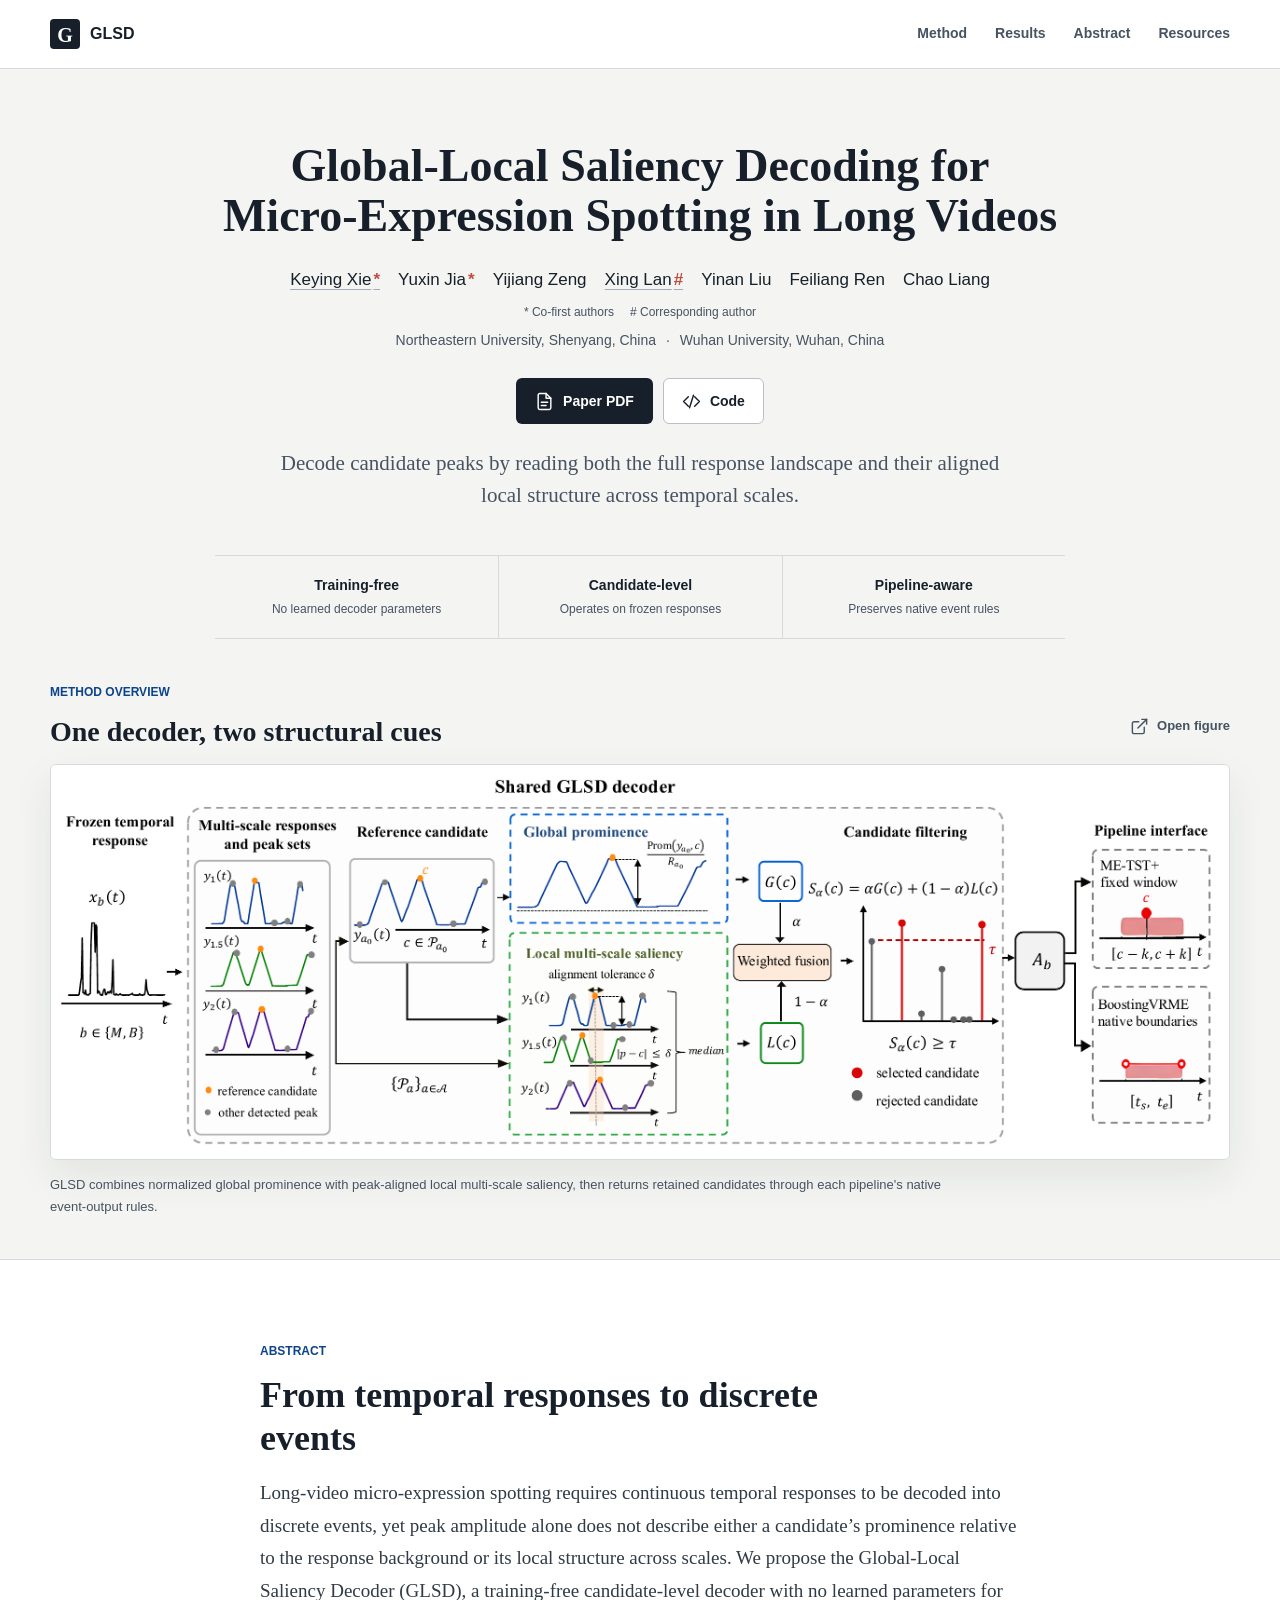
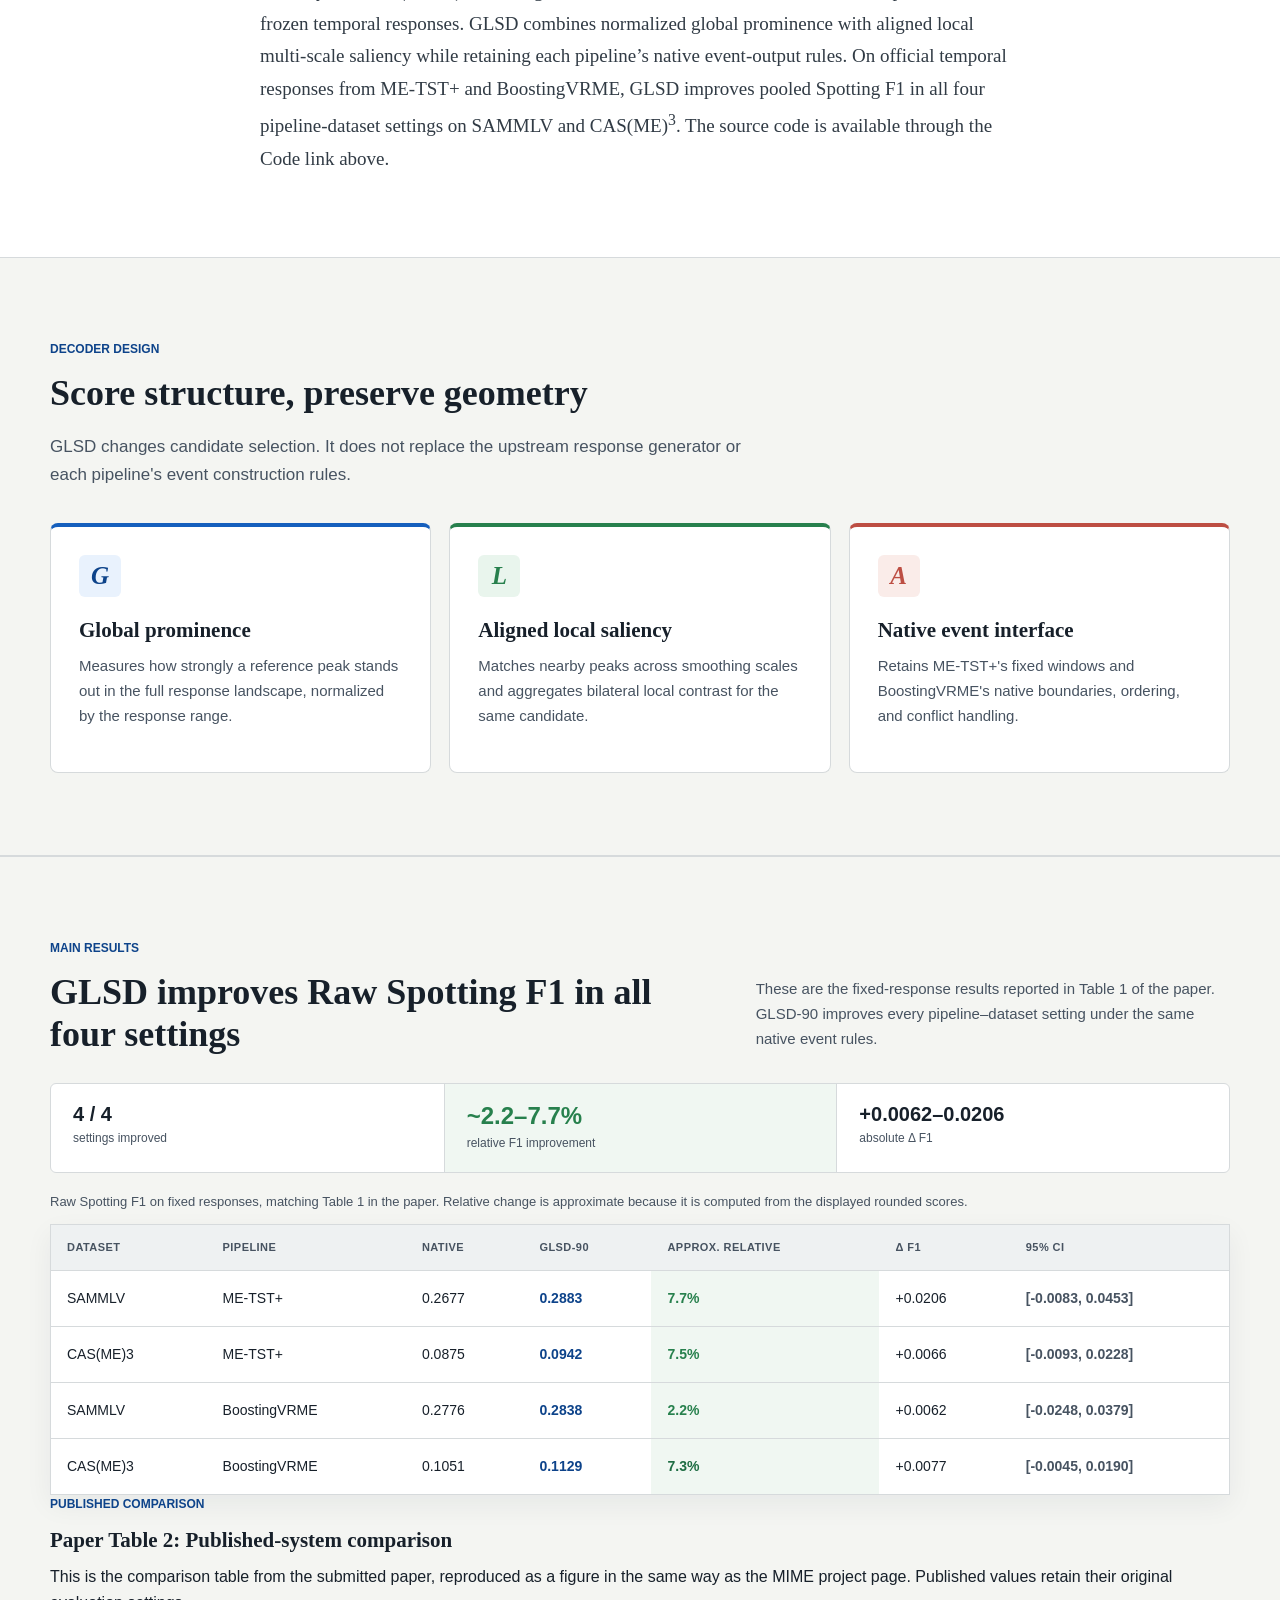
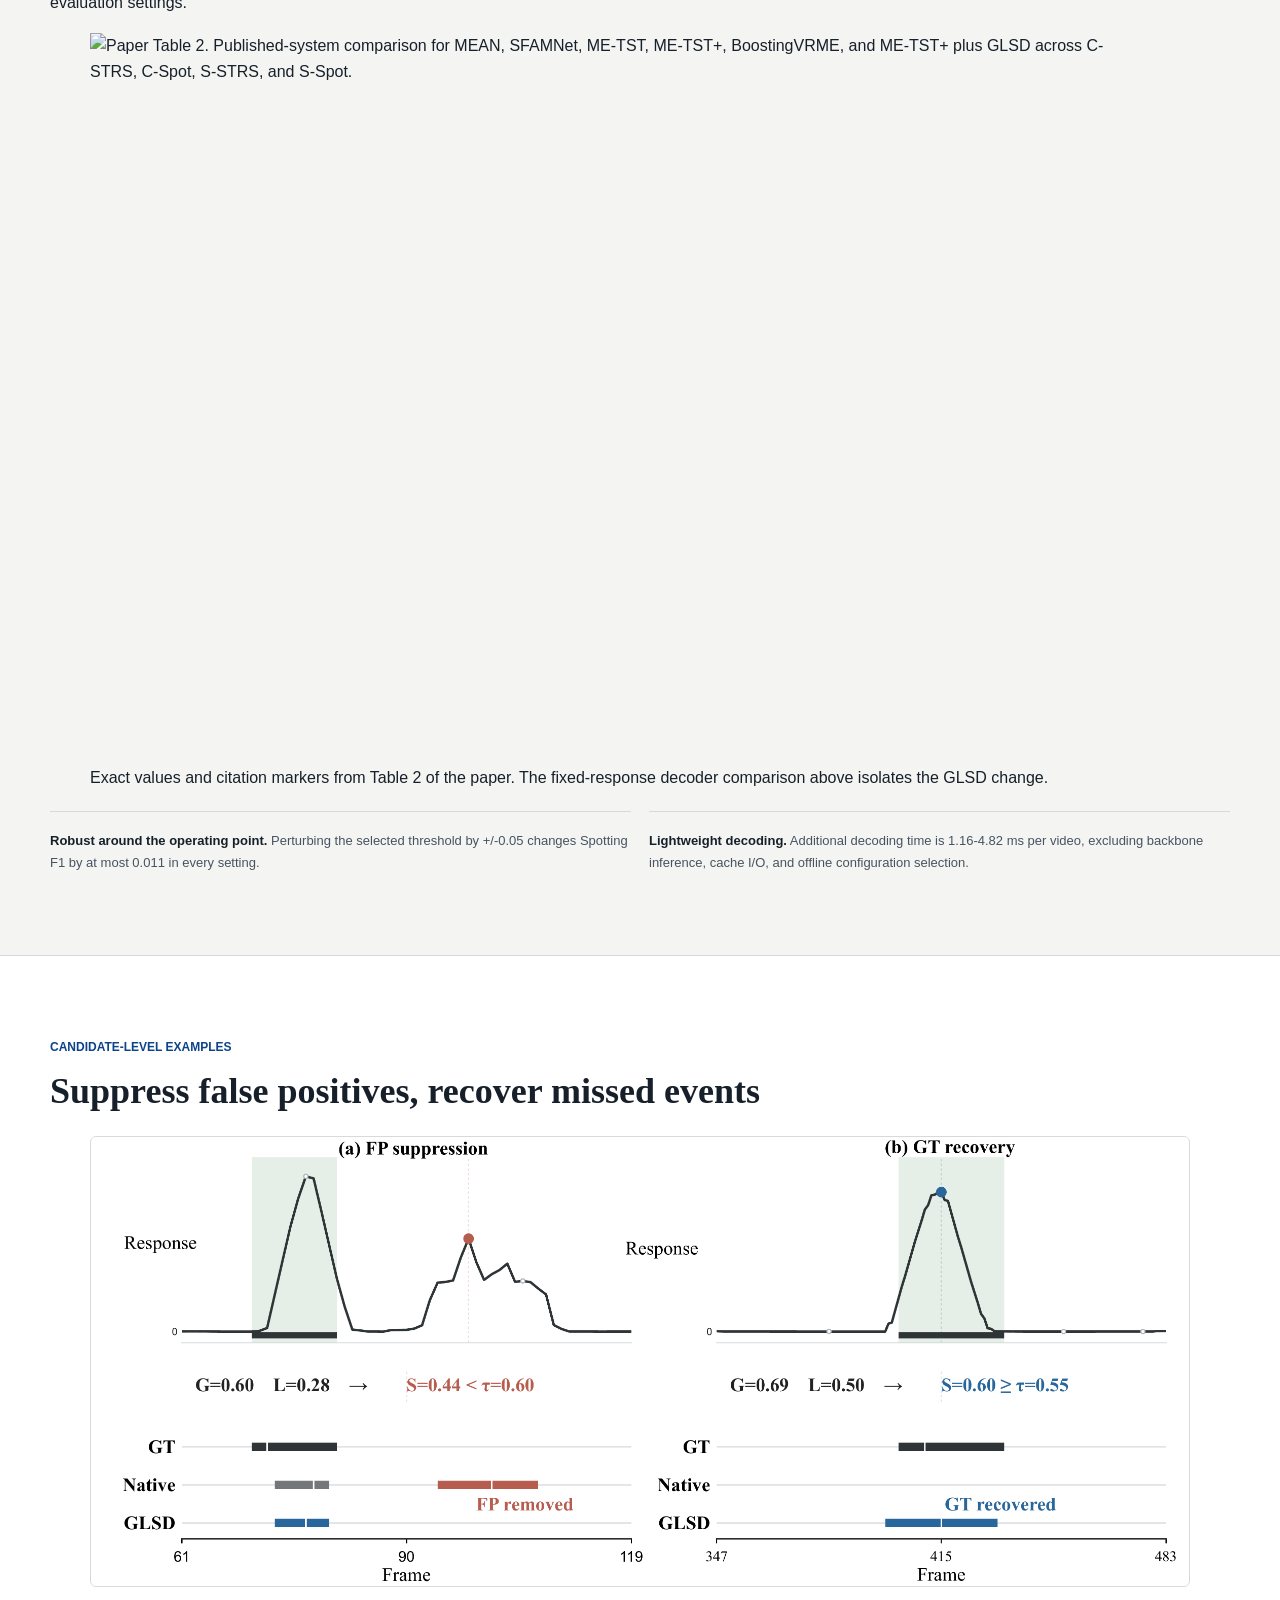
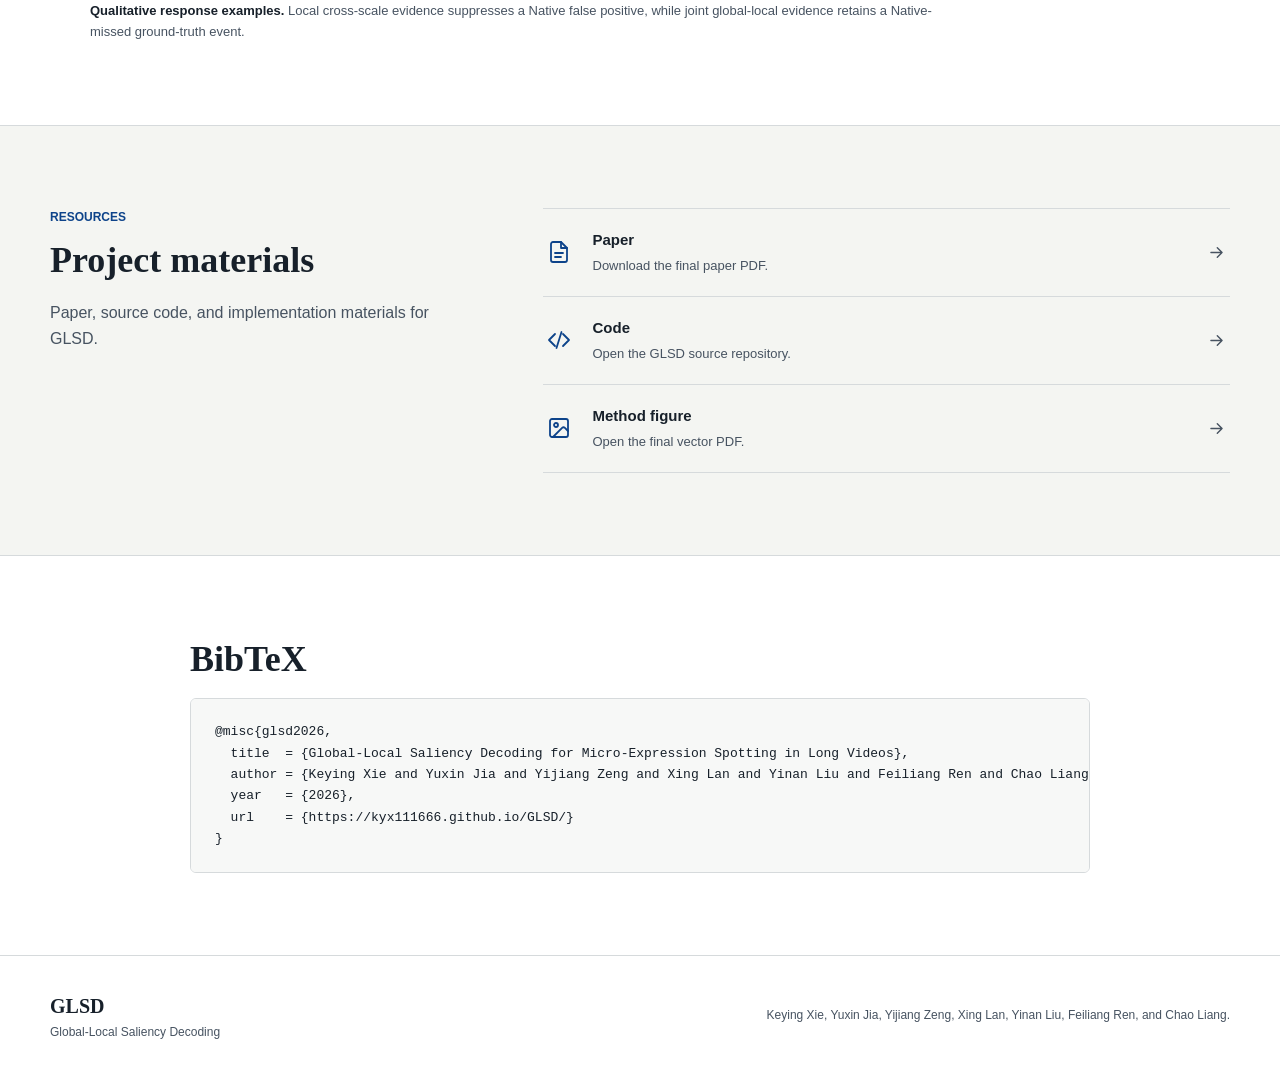
==== GLSD/index.html @ 6a2ff746 "Align GLSD homepage with paper tables" ====
<!doctype html>
<html lang="en">
<head>
  <meta charset="utf-8">
  <meta name="viewport" content="width=device-width, initial-scale=1">
  <meta name="description" content="GLSD is a training-free decoder that combines global prominence and aligned local multi-scale saliency for long-video micro-expression spotting.">
  <meta name="theme-color" content="#f4f5f2">
  <meta property="og:type" content="website">
  <meta property="og:title" content="GLSD | Global-Local Saliency Decoding">
  <meta property="og:description" content="A training-free candidate-level decoder for frozen temporal responses in long-video micro-expression spotting.">
  <meta property="og:url" content="https://kyx111666.github.io/GLSD/">
  <meta property="og:image" content="https://kyx111666.github.io/GLSD/assets/figures/glsd-framework.png">
  <meta name="twitter:card" content="summary_large_image">
  <title>GLSD | Global-Local Saliency Decoding</title>
  <link rel="canonical" href="https://kyx111666.github.io/GLSD/">
  <link rel="icon" href="assets/favicon.svg" type="image/svg+xml">
  <link rel="stylesheet" href="assets/style.css">
</head>
<body>
  <a class="skip-link" href="#main">Skip to main content</a>

  <header class="site-header">
    <nav class="nav shell" aria-label="Primary navigation">
      <a class="brand" href="#top" aria-label="GLSD, back to top">
        <span class="brand-mark" aria-hidden="true">G</span>
        <span>GLSD</span>
      </a>
      <div class="nav-links">
        <a href="#method">Method</a>
        <a href="#results">Results</a>
        <a href="#abstract">Abstract</a>
        <a href="#resources">Resources</a>
      </div>
    </nav>
  </header>

  <main id="main">
    <section class="hero" id="top" aria-labelledby="paper-title">
      <div class="shell hero-copy">
        <h1 id="paper-title">Global-Local Saliency Decoding for<br class="desktop-break"> Micro-Expression Spotting in Long Videos</h1>

        <div class="authors" aria-label="Authors">
          <a href="mailto:xieky@mails.neu.edu.cn">Keying Xie<span title="Co-first author">*</span></a>
          <span>Yuxin Jia<span title="Co-first author">*</span></span>
          <span>Yijiang Zeng</span>
          <a href="mailto:lanx@cse.neu.edu.cn">Xing Lan<span title="Corresponding author">#</span></a>
          <span>Yinan Liu</span>
          <span>Feiliang Ren</span>
          <span>Chao Liang</span>
        </div>
        <p class="author-note"><span>* Co-first authors</span><span># Corresponding author</span></p>
        <p class="affiliations">Northeastern University, Shenyang, China <span aria-hidden="true">&middot;</span> Wuhan University, Wuhan, China</p>

        <div class="hero-resource-actions" aria-label="Publication resources">
          <a class="button button-primary" href="assets/figures/glsd-paper.pdf" target="_blank" rel="noopener">
            <svg viewBox="0 0 24 24" aria-hidden="true"><path d="M14 2H6a2 2 0 0 0-2 2v16a2 2 0 0 0 2 2h12a2 2 0 0 0 2-2V8Z"/><path d="M14 2v6h6M8 13h8M8 17h6"/></svg>
            Paper PDF
          </a>
          <a class="button button-secondary" href="https://github.com/kyx111666/GLSD" target="_blank" rel="noopener">
            <svg viewBox="0 0 24 24" aria-hidden="true"><path d="m16 18 6-6-6-6M8 6l-6 6 6 6M14.5 4l-5 16"/></svg>
            Code
          </a>
        </div>

        <p class="hero-summary">Decode candidate peaks by reading both the full response landscape and their aligned local structure across temporal scales.</p>

        <ul class="hero-facts" aria-label="Method summary">
          <li><strong>Training-free</strong><span>No learned decoder parameters</span></li>
          <li><strong>Candidate-level</strong><span>Operates on frozen responses</span></li>
          <li><strong>Pipeline-aware</strong><span>Preserves native event rules</span></li>
        </ul>
      </div>

      <div class="figure-wrap shell" id="method">
        <div class="figure-header">
          <div>
            <p class="section-label">Method overview</p>
            <h2>One decoder, two structural cues</h2>
          </div>
          <a class="figure-link" href="assets/figures/glsd-framework.pdf" target="_blank" rel="noopener" title="Open the full-resolution method figure">
            <svg viewBox="0 0 24 24" aria-hidden="true"><path d="M15 3h6v6"/><path d="M10 14 21 3"/><path d="M18 13v6a2 2 0 0 1-2 2H5a2 2 0 0 1-2-2V8a2 2 0 0 1 2-2h6"/></svg>
            Open figure
          </a>
        </div>
        <a class="method-figure" href="assets/figures/glsd-framework.pdf" target="_blank" rel="noopener" aria-label="Open the full-resolution GLSD framework figure">
          <img src="assets/figures/glsd-framework.png" width="2524" height="845" alt="GLSD framework: a frozen temporal response is smoothed at multiple scales, reference candidates receive global prominence and aligned local saliency scores, the scores are fused and thresholded, and selected candidates pass through each pipeline's native event interface.">
        </a>
        <p class="figure-caption">GLSD combines normalized global prominence with peak-aligned local multi-scale saliency, then returns retained candidates through each pipeline's native event-output rules.</p>
      </div>
    </section>

    <section class="section abstract-section" id="abstract" aria-labelledby="abstract-title">
      <div class="reading-column">
        <p class="section-label">Abstract</p>
        <h2 id="abstract-title">From temporal responses to discrete events</h2>
        <p>Long-video micro-expression spotting requires continuous temporal responses to be decoded into discrete events, yet peak amplitude alone does not describe either a candidate&rsquo;s prominence relative to the response background or its local structure across scales. We propose the Global-Local Saliency Decoder (GLSD), a training-free candidate-level decoder with no learned parameters for frozen temporal responses. GLSD combines normalized global prominence with aligned local multi-scale saliency while retaining each pipeline&rsquo;s native event-output rules. On official temporal responses from ME-TST+ and BoostingVRME, GLSD improves pooled Spotting F1 in all four pipeline-dataset settings on SAMMLV and CAS(ME)<sup>3</sup>. The source code is available through the Code link above.</p>
      </div>
    </section>

    <section class="section method-section" aria-labelledby="cues-title">
      <div class="shell">
        <div class="section-heading">
          <p class="section-label">Decoder design</p>
          <h2 id="cues-title">Score structure, preserve geometry</h2>
          <p>GLSD changes candidate selection. It does not replace the upstream response generator or each pipeline's event construction rules.</p>
        </div>

        <div class="cue-grid">
          <article class="cue-item cue-global">
            <span class="cue-symbol" aria-hidden="true">G</span>
            <h3>Global prominence</h3>
            <p>Measures how strongly a reference peak stands out in the full response landscape, normalized by the response range.</p>
          </article>
          <article class="cue-item cue-local">
            <span class="cue-symbol" aria-hidden="true">L</span>
            <h3>Aligned local saliency</h3>
            <p>Matches nearby peaks across smoothing scales and aggregates bilateral local contrast for the same candidate.</p>
          </article>
          <article class="cue-item cue-interface">
            <span class="cue-symbol" aria-hidden="true">A</span>
            <h3>Native event interface</h3>
            <p>Retains ME-TST+'s fixed windows and BoostingVRME's native boundaries, ordering, and conflict handling.</p>
          </article>
        </div>
      </div>
    </section>

    <section class="section results-section" id="results" aria-labelledby="results-title">
      <div class="shell">
        <div class="results-heading">
          <div>
            <p class="section-label">Main results</p>
            <h2 id="results-title">GLSD improves Raw Spotting F1 in all four settings</h2>
          </div>
          <p>These are the fixed-response results reported in Table 1 of the paper. GLSD-90 improves every pipeline–dataset setting under the same native event rules.</p>
        </div>

        <div class="results-proof" aria-label="Results summary">
          <div><strong>4 / 4</strong><span>settings improved</span></div>
          <div class="results-proof-primary"><strong>~2.2–7.7%</strong><span>relative F1 improvement</span></div>
          <div><strong>+0.0062–0.0206</strong><span>absolute Δ F1</span></div>
        </div>

        <div class="result-grid">
          <article class="result-item" aria-label="SAMMLV with ME-TST+: Native 0.2677, GLSD-90 0.2883, relative gain about 7.7 percent">
            <div class="result-title"><div><span>SAMMLV</span><h3>ME-TST+</h3></div><span class="gain-label">Relative gain</span></div>
            <div class="gain-hero"><strong>+7.7%</strong><span>Spotting F1</span></div>
            <div class="score-shift">
              <div class="score-point score-native"><span>Native</span><b>0.2677</b></div>
              <div class="score-arrow" aria-hidden="true"><i></i><svg viewBox="0 0 24 24"><path d="M5 12h14M13 6l6 6-6 6"/></svg></div>
              <div class="score-point score-glsd"><span>GLSD-90</span><b>0.2883</b></div>
            </div>
            <div class="uplift-head"><span>Relative uplift</span><b>+0.0206 absolute F1</b></div>
            <div class="uplift-track" aria-hidden="true"><i style="--gain-width:27.9%"></i></div>
            <div class="uplift-axis" aria-hidden="true"><span>0%</span><span>20%</span></div>
          </article>
          <article class="result-item" aria-label="CAS(ME)3 with ME-TST+: Native 0.0875, GLSD-90 0.0942, relative gain about 7.5 percent">
            <div class="result-title"><div><span>CAS(ME)<sup>3</sup></span><h3>ME-TST+</h3></div><span class="gain-label">Relative gain</span></div>
            <div class="gain-hero"><strong>+7.5%</strong><span>Spotting F1</span></div>
            <div class="score-shift">
              <div class="score-point score-native"><span>Native</span><b>0.0875</b></div>
              <div class="score-arrow" aria-hidden="true"><i></i><svg viewBox="0 0 24 24"><path d="M5 12h14M13 6l6 6-6 6"/></svg></div>
              <div class="score-point score-glsd"><span>GLSD-90</span><b>0.0942</b></div>
            </div>
            <div class="uplift-head"><span>Relative uplift</span><b>+0.0066 absolute F1</b></div>
            <div class="uplift-track" aria-hidden="true"><i style="--gain-width:27.9%"></i></div>
            <div class="uplift-axis" aria-hidden="true"><span>0%</span><span>20%</span></div>
          </article>
          <article class="result-item" aria-label="SAMMLV with BoostingVRME: Native 0.2776, GLSD-90 0.2838, relative gain about 2.2 percent">
            <div class="result-title"><div><span>SAMMLV</span><h3>BoostingVRME</h3></div><span class="gain-label">Relative gain</span></div>
            <div class="gain-hero"><strong>+2.2%</strong><span>Spotting F1</span></div>
            <div class="score-shift">
              <div class="score-point score-native"><span>Native</span><b>0.2776</b></div>
              <div class="score-arrow" aria-hidden="true"><i></i><svg viewBox="0 0 24 24"><path d="M5 12h14M13 6l6 6-6 6"/></svg></div>
              <div class="score-point score-glsd"><span>GLSD-90</span><b>0.2838</b></div>
            </div>
            <div class="uplift-head"><span>Relative uplift</span><b>+0.0062 absolute F1</b></div>
            <div class="uplift-track" aria-hidden="true"><i style="--gain-width:31.3%"></i></div>
            <div class="uplift-axis" aria-hidden="true"><span>0%</span><span>20%</span></div>
          </article>
          <article class="result-item result-item-best" aria-label="CAS(ME)3 with BoostingVRME: Native 0.1051, GLSD-90 0.1129, relative gain about 7.3 percent">
            <div class="result-title"><div><span>CAS(ME)<sup>3</sup></span><h3>BoostingVRME</h3></div><span class="gain-label">Largest gain</span></div>
            <div class="gain-hero"><strong>+7.3%</strong><span>Spotting F1</span></div>
            <div class="score-shift">
              <div class="score-point score-native"><span>Native</span><b>0.1051</b></div>
              <div class="score-arrow" aria-hidden="true"><i></i><svg viewBox="0 0 24 24"><path d="M5 12h14M13 6l6 6-6 6"/></svg></div>
              <div class="score-point score-glsd"><span>GLSD-90</span><b>0.1129</b></div>
            </div>
            <div class="uplift-head"><span>Relative uplift</span><b>+0.0077 absolute F1</b></div>
            <div class="uplift-track" aria-hidden="true"><i style="--gain-width:90.8%"></i></div>
            <div class="uplift-axis" aria-hidden="true"><span>0%</span><span>20%</span></div>
          </article>
        </div>

        <table class="results-table">
          <caption>Raw Spotting F1 on fixed responses, matching Table 1 in the paper. Relative change is approximate because it is computed from the displayed rounded scores.</caption>
          <thead><tr><th>Dataset</th><th>Pipeline</th><th>Native</th><th>GLSD-90</th><th>Approx. relative</th><th>Δ F1</th><th>95% CI</th></tr></thead>
          <tbody>
            <tr><td>SAMMLV</td><td>ME-TST+</td><td>0.2677</td><td>0.2883</td><td>7.7%</td><td>+0.0206</td><td>[-0.0083, 0.0453]</td></tr>
            <tr><td>CAS(ME)3</td><td>ME-TST+</td><td>0.0875</td><td>0.0942</td><td>7.5%</td><td>+0.0066</td><td>[-0.0093, 0.0228]</td></tr>
            <tr><td>SAMMLV</td><td>BoostingVRME</td><td>0.2776</td><td>0.2838</td><td>2.2%</td><td>+0.0062</td><td>[-0.0248, 0.0379]</td></tr>
            <tr><td>CAS(ME)3</td><td>BoostingVRME</td><td>0.1051</td><td>0.1129</td><td>7.3%</td><td>+0.0077</td><td>[-0.0045, 0.0190]</td></tr>
          </tbody>
        </table>

        <div class="published-comparison">
          <div class="published-comparison-heading">
            <p class="section-label">Published comparison</p>
            <h3>Paper Table 2: Published-system comparison</h3>
            <p>This is the comparison table from the submitted paper, reproduced as a figure in the same way as the MIME project page. Published values retain their original evaluation settings.</p>
          </div>
          <figure class="paper-table-figure">
            <img src="assets/figures/table-published-systems.png" width="1041" height="732" loading="lazy" alt="Paper Table 2. Published-system comparison for MEAN, SFAMNet, ME-TST, ME-TST+, BoostingVRME, and ME-TST+ plus GLSD across C-STRS, C-Spot, S-STRS, and S-Spot.">
            <figcaption>Exact values and citation markers from Table 2 of the paper. The fixed-response decoder comparison above isolates the GLSD change.</figcaption>
          </figure>
        </div>

        <div class="result-notes">
          <p><strong>Robust around the operating point.</strong> Perturbing the selected threshold by +/-0.05 changes Spotting F1 by at most 0.011 in every setting.</p>
          <p><strong>Lightweight decoding.</strong> Additional decoding time is 1.16-4.82 ms per video, excluding backbone inference, cache I/O, and offline configuration selection.</p>
        </div>
      </div>
    </section>

    <section class="section qualitative-section" aria-labelledby="qualitative-title">
      <div class="shell">
        <div class="section-heading compact-heading">
          <p class="section-label">Candidate-level examples</p>
          <h2 id="qualitative-title">Suppress false positives, recover missed events</h2>
        </div>
        <figure class="qualitative-figure">
          <img loading="lazy" src="assets/figures/glsd-qualitative.png" width="4323" height="1770" alt="Two qualitative response examples. In the first, GLSD removes a Native false positive. In the second, GLSD recovers a ground-truth event missed by Native decoding.">
          <figcaption><strong>Qualitative response examples.</strong> Local cross-scale evidence suppresses a Native false positive, while joint global-local evidence retains a Native-missed ground-truth event.</figcaption>
        </figure>
      </div>
    </section>

    <section class="section resources-section" id="resources" aria-labelledby="resources-title">
      <div class="shell resources-layout">
        <div>
          <p class="section-label">Resources</p>
          <h2 id="resources-title">Project materials</h2>
          <p>Paper, source code, and implementation materials for GLSD.</p>
        </div>
        <div class="resource-list">
          <a class="resource-item" href="assets/figures/glsd-paper.pdf" target="_blank" rel="noopener" aria-label="Open the paper PDF">
            <svg viewBox="0 0 24 24" aria-hidden="true"><path d="M14 2H6a2 2 0 0 0-2 2v16a2 2 0 0 0 2 2h12a2 2 0 0 0 2-2V8Z"/><path d="M14 2v6h6M8 13h8M8 17h6"/></svg>
            <div><strong>Paper</strong><span>Download the final paper PDF.</span></div>
            <svg class="arrow-icon" viewBox="0 0 24 24" aria-hidden="true"><path d="M5 12h14M13 6l6 6-6 6"/></svg>
          </a>
          <a class="resource-item" href="https://github.com/kyx111666/GLSD" target="_blank" rel="noopener" aria-label="Open the GLSD source repository">
            <svg viewBox="0 0 24 24" aria-hidden="true"><path d="m16 18 6-6-6-6M8 6l-6 6 6 6M14.5 4l-5 16"/></svg>
            <div><strong>Code</strong><span>Open the GLSD source repository.</span></div>
            <svg class="arrow-icon" viewBox="0 0 24 24" aria-hidden="true"><path d="M5 12h14M13 6l6 6-6 6"/></svg>
          </a>
          <a class="resource-item" href="assets/figures/glsd-framework.pdf" target="_blank" rel="noopener">
            <svg viewBox="0 0 24 24" aria-hidden="true"><rect width="18" height="18" x="3" y="3" rx="2"/><circle cx="9" cy="9" r="2"/><path d="m21 15-3.1-3.1a2 2 0 0 0-2.8 0L6 21"/></svg>
            <div><strong>Method figure</strong><span>Open the final vector PDF.</span></div>
            <svg class="arrow-icon" viewBox="0 0 24 24" aria-hidden="true"><path d="M5 12h14M13 6l6 6-6 6"/></svg>
          </a>
        </div>
      </div>
    </section>

    <section class="section citation-section" id="BibTeX" aria-labelledby="citation-title">
      <div class="reading-column citation-column">
        <h2 id="citation-title">BibTeX</h2>
        <pre class="citation-block"><code>@misc{glsd2026,
  title  = {Global-Local Saliency Decoding for Micro-Expression Spotting in Long Videos},
  author = {Keying Xie and Yuxin Jia and Yijiang Zeng and Xing Lan and Yinan Liu and Feiliang Ren and Chao Liang},
  year   = {2026},
  url    = {https://kyx111666.github.io/GLSD/}
}</code></pre>
      </div>
    </section>
  </main>

  <footer class="footer">
    <div class="shell footer-inner">
      <div><strong>GLSD</strong><span>Global-Local Saliency Decoding</span></div>
      <p>Keying Xie, Yuxin Jia, Yijiang Zeng, Xing Lan, Yinan Liu, Feiliang Ren, and Chao Liang.</p>
    </div>
  </footer>
</body>
</html>
---- GLSD/assets/style.css ----
:root {
  --ink: #17202a;
  --ink-soft: #475361;
  --paper: #ffffff;
  --canvas: #f4f5f2;
  --canvas-deep: #ebece8;
  --line: #d6dadc;
  --blue: #155fbd;
  --blue-dark: #0d438a;
  --blue-soft: #e9f2fd;
  --green: #27804d;
  --green-soft: #e9f5ed;
  --coral: #bd4e43;
  --coral-soft: #faece9;
  --orange: #c86f12;
  --shadow: 0 16px 40px rgba(24, 38, 50, 0.08);
}

* {
  box-sizing: border-box;
}

html {
  scroll-behavior: smooth;
  scroll-padding-top: 84px;
}

body {
  margin: 0;
  background: var(--paper);
  color: var(--ink);
  font-family: "Avenir Next", Avenir, "Helvetica Neue", Arial, sans-serif;
  font-size: 16px;
  line-height: 1.65;
  overflow-x: hidden;
  -webkit-font-smoothing: antialiased;
}

a {
  color: var(--blue-dark);
  text-decoration-thickness: 1px;
  text-underline-offset: 4px;
}

a:hover {
  color: var(--blue);
}

a:focus-visible {
  outline: 3px solid var(--blue);
  outline-offset: 4px;
  border-radius: 4px;
}

h1,
h2,
h3,
p,
figure,
ul {
  margin-top: 0;
}

h1,
h2,
h3 {
  color: var(--ink);
  font-family: Charter, Georgia, "Times New Roman", serif;
  font-weight: 700;
  letter-spacing: 0;
}

h1 {
  max-width: 1180px;
  margin: 0 auto 26px;
  font-size: 46px;
  line-height: 1.08;
}

.desktop-break {
  display: inline;
}

h2 {
  margin-bottom: 18px;
  font-size: 36px;
  line-height: 1.18;
}

h3 {
  margin-bottom: 10px;
  font-size: 21px;
  line-height: 1.3;
}

img,
svg {
  display: block;
}

img {
  max-width: 100%;
}

.shell {
  width: min(1180px, calc(100% - 48px));
  margin-inline: auto;
}

.reading-column {
  width: min(760px, calc(100% - 48px));
  margin-inline: auto;
}

.sr-only {
  position: absolute;
  width: 1px;
  height: 1px;
  padding: 0;
  margin: -1px;
  overflow: hidden;
  clip: rect(0, 0, 0, 0);
  white-space: nowrap;
  border: 0;
}

.skip-link {
  position: fixed;
  top: 12px;
  left: 12px;
  z-index: 1000;
  padding: 10px 16px;
  background: var(--ink);
  color: var(--paper);
  transform: translateY(-160%);
}

.skip-link:focus {
  transform: translateY(0);
}

.site-header {
  position: sticky;
  top: 0;
  z-index: 100;
  background: rgba(255, 255, 255, 0.96);
  border-bottom: 1px solid var(--line);
}

.nav {
  min-height: 68px;
  display: flex;
  align-items: center;
  justify-content: space-between;
  gap: 24px;
}

.brand {
  min-height: 44px;
  display: inline-flex;
  align-items: center;
  gap: 10px;
  color: var(--ink);
  font-weight: 750;
  text-decoration: none;
}

.brand:hover {
  color: var(--ink);
  text-decoration: none;
}

.brand-mark {
  width: 30px;
  height: 30px;
  display: grid;
  place-items: center;
  background: var(--ink);
  color: var(--paper);
  border-radius: 4px;
  font-family: Charter, Georgia, serif;
  font-size: 20px;
}

.nav-links {
  display: flex;
  align-items: center;
  gap: 28px;
}

.nav-links a {
  min-height: 44px;
  display: inline-flex;
  align-items: center;
  color: var(--ink-soft);
  font-size: 14px;
  font-weight: 650;
  text-decoration: none;
}

.nav-links a:hover {
  color: var(--ink);
}

.hero {
  background: var(--canvas);
  border-bottom: 1px solid var(--line);
}

.hero-copy {
  padding-top: 72px;
  text-align: center;
}

.hero-resource-actions {
  margin: 0 auto 24px;
  display: flex;
  flex-wrap: wrap;
  justify-content: center;
  gap: 10px;
}

.kicker,
.section-label {
  margin-bottom: 12px;
  color: var(--blue-dark);
  font-size: 12px;
  font-weight: 800;
  letter-spacing: 0;
  text-transform: uppercase;
}

.project-mark {
  margin-bottom: 14px;
  color: var(--blue);
  font-family: Charter, Georgia, serif;
  font-size: 23px;
  font-weight: 700;
}

.authors {
  max-width: 900px;
  margin: 0 auto 9px;
  display: flex;
  flex-wrap: wrap;
  justify-content: center;
  gap: 5px 18px;
  font-size: 17px;
}

.authors a,
.authors > span {
  color: var(--ink);
}

.authors a {
  text-decoration-color: #a4adb7;
}

.authors span span,
.authors a span {
  margin-left: 2px;
  color: var(--coral);
  font-weight: 800;
}

.author-note {
  margin-bottom: 6px;
  display: flex;
  justify-content: center;
  gap: 16px;
  color: var(--ink-soft);
  font-size: 12px;
}

.affiliations {
  margin-bottom: 26px;
  color: var(--ink-soft);
  font-size: 14px;
}

.affiliations span {
  padding-inline: 6px;
}

.hero-summary {
  max-width: 760px;
  margin: 0 auto 25px;
  color: var(--ink-soft);
  font-family: Charter, Georgia, serif;
  font-size: 21px;
  line-height: 1.5;
}

.hero-actions {
  display: flex;
  flex-wrap: wrap;
  justify-content: center;
  gap: 12px;
}

.button {
  min-height: 46px;
  padding: 10px 18px;
  display: inline-flex;
  align-items: center;
  justify-content: center;
  gap: 9px;
  border: 1px solid transparent;
  border-radius: 6px;
  font-size: 14px;
  font-weight: 750;
  text-decoration: none;
  touch-action: manipulation;
  transition: background-color 180ms ease-out, border-color 180ms ease-out, color 180ms ease-out;
}

.button svg,
.figure-link svg,
.resource-item > svg {
  width: 19px;
  height: 19px;
  flex: 0 0 auto;
  fill: none;
  stroke: currentColor;
  stroke-width: 1.8;
  stroke-linecap: round;
  stroke-linejoin: round;
}

.button-primary {
  background: var(--ink);
  color: var(--paper);
}

.button-primary:hover {
  background: #303c49;
  color: var(--paper);
}

.button-secondary {
  background: var(--paper);
  border-color: #b8c0c7;
  color: var(--ink);
}

.button-secondary:hover {
  background: #f9faf8;
  border-color: #8f9aa5;
  color: var(--ink);
}

.hero-facts {
  max-width: 850px;
  margin: 44px auto 0;
  padding: 0;
  display: grid;
  grid-template-columns: repeat(3, 1fr);
  list-style: none;
  border-block: 1px solid var(--line);
}

.hero-facts li {
  min-width: 0;
  padding: 18px 22px;
}

.hero-facts li + li {
  border-left: 1px solid var(--line);
}

.hero-facts strong,
.hero-facts span {
  display: block;
}

.hero-facts strong {
  margin-bottom: 3px;
  color: var(--ink);
  font-size: 14px;
}

.hero-facts span {
  color: var(--ink-soft);
  font-size: 12px;
}

.figure-wrap {
  padding-top: 44px;
  padding-bottom: 42px;
}

.figure-header {
  margin-bottom: 16px;
  display: flex;
  align-items: end;
  justify-content: space-between;
  gap: 24px;
}

.figure-header h2 {
  margin-bottom: 0;
  font-size: 28px;
}

.figure-link {
  min-height: 44px;
  display: inline-flex;
  align-items: center;
  gap: 8px;
  color: var(--ink-soft);
  font-size: 13px;
  font-weight: 700;
  text-decoration: none;
}

.method-figure {
  display: block;
  background: var(--paper);
  border: 1px solid var(--line);
  border-radius: 6px;
  box-shadow: var(--shadow);
  overflow: hidden;
}

.method-figure img {
  width: 100%;
  height: auto;
  aspect-ratio: 2524 / 845;
  object-fit: contain;
}

.figure-caption {
  max-width: 900px;
  margin: 14px 0 0;
  color: var(--ink-soft);
  font-size: 13px;
}

.section {
  padding-block: 82px;
  scroll-margin-top: 20px;
}

.abstract-section {
  background: var(--paper);
}

.abstract-section h2 {
  max-width: 650px;
}

.abstract-section p:not(.section-label) {
  margin-bottom: 18px;
  color: #313b45;
  font-family: Charter, Georgia, serif;
  font-size: 19px;
  line-height: 1.72;
}

.abstract-section p:last-child {
  margin-bottom: 0;
}

.method-section {
  background: var(--canvas);
  border-block: 1px solid var(--line);
}

.section-heading {
  max-width: 780px;
  margin-bottom: 34px;
}

.section-heading > p:last-child {
  max-width: 700px;
  margin-bottom: 0;
  color: var(--ink-soft);
  font-size: 17px;
}

.cue-grid {
  display: grid;
  grid-template-columns: repeat(3, 1fr);
  gap: 18px;
}

.cue-item {
  min-width: 0;
  min-height: 250px;
  padding: 28px;
  background: var(--paper);
  border: 1px solid var(--line);
  border-top-width: 4px;
  border-radius: 8px;
}

.cue-global {
  border-top-color: var(--blue);
}

.cue-local {
  border-top-color: var(--green);
}

.cue-interface {
  border-top-color: var(--coral);
}

.cue-symbol {
  width: 42px;
  height: 42px;
  margin-bottom: 20px;
  display: grid;
  place-items: center;
  background: var(--blue-soft);
  color: var(--blue-dark);
  border-radius: 6px;
  font-family: Charter, Georgia, serif;
  font-size: 25px;
  font-style: italic;
  font-weight: 700;
}

.cue-local .cue-symbol {
  background: var(--green-soft);
  color: var(--green);
}

.cue-interface .cue-symbol {
  background: var(--coral-soft);
  color: var(--coral);
}

.cue-item p {
  margin-bottom: 0;
  color: var(--ink-soft);
  font-size: 15px;
}

.results-section {
  background: var(--ink);
  color: #edf0f3;
}

.results-section h2,
.results-section h3 {
  color: var(--paper);
}

.results-section .section-label {
  color: #9fc8fb;
}

.results-heading {
  margin-bottom: 28px;
  display: grid;
  grid-template-columns: 1.15fr 0.85fr;
  gap: 64px;
  align-items: end;
}

.results-heading h2 {
  max-width: 700px;
  margin-bottom: 0;
}

.results-heading > p {
  margin-bottom: 4px;
  color: #bdc5cc;
  font-size: 15px;
}

.results-proof {
  margin-bottom: 18px;
  display: grid;
  grid-template-columns: repeat(3, 1fr);
  overflow: hidden;
  background: #131d26;
  border: 1px solid #354654;
  border-radius: 10px;
}

.results-proof div {
  min-width: 0;
  padding: 18px 22px;
}

.results-proof div + div {
  border-left: 1px solid #354654;
}

.results-proof strong,
.results-proof span {
  display: block;
}

.results-proof strong {
  color: #ffffff;
  font-size: 22px;
  font-variant-numeric: tabular-nums;
  line-height: 1.2;
}

.results-proof span {
  margin-top: 3px;
  color: #aebbc5;
  font-size: 12px;
}

.result-grid {
  display: grid;
  grid-template-columns: repeat(2, 1fr);
  gap: 16px;
}

.result-item {
  position: relative;
  min-width: 0;
  padding: 25px;
  overflow: hidden;
  background: linear-gradient(145deg, #22303b 0%, #1d2832 70%);
  border: 1px solid #3a4c59;
  border-radius: 12px;
  box-shadow: 0 18px 36px rgba(4, 11, 17, 0.18);
}

.result-item::before {
  content: "";
  position: absolute;
  inset: 0 auto 0 0;
  width: 3px;
  background: #65b3ff;
}

.result-item-best {
  background: linear-gradient(145deg, #233641 0%, #1b302e 100%);
  border-color: #3c7365;
}

.result-item-best::before {
  background: #73e1b0;
}

.result-title {
  margin-bottom: 18px;
  display: flex;
  align-items: start;
  justify-content: space-between;
  gap: 16px;
}

.result-title > div > span {
  color: #aeb7bf;
  font-size: 12px;
  font-weight: 750;
  text-transform: uppercase;
}

.result-title h3 {
  margin: 3px 0 0;
  font-family: "Avenir Next", Avenir, sans-serif;
  font-size: 18px;
}

.gain-label {
  padding: 5px 9px;
  background: rgba(112, 224, 173, 0.09);
  color: #a8eacb;
  border: 1px solid rgba(112, 224, 173, 0.34);
  border-radius: 999px;
  font-size: 11px;
  font-weight: 750;
  letter-spacing: 0.02em;
  text-transform: uppercase;
  white-space: nowrap;
}

.gain-hero {
  margin-bottom: 20px;
  display: flex;
  align-items: baseline;
  gap: 10px;
}

.gain-hero strong {
  color: #7ce4b5;
  font-family: Charter, Georgia, serif;
  font-size: clamp(42px, 4.5vw, 62px);
  font-variant-numeric: tabular-nums;
  letter-spacing: -0.03em;
  line-height: 0.95;
}

.gain-hero span {
  color: #b8c4cd;
  font-size: 12px;
  font-weight: 700;
  letter-spacing: 0.04em;
  text-transform: uppercase;
}

.score-shift {
  display: grid;
  grid-template-columns: minmax(0, 1fr) minmax(60px, 0.55fr) minmax(0, 1fr);
  align-items: center;
  gap: 14px;
}

.score-point {
  min-width: 0;
  padding: 12px 14px;
  background: rgba(10, 19, 27, 0.5);
  border: 1px solid #3a4853;
  border-radius: 8px;
}

.score-point span,
.score-point b {
  display: block;
}

.score-point span {
  color: #9eabb5;
  font-size: 11px;
  font-weight: 700;
  text-transform: uppercase;
}

.score-point b {
  margin-top: 2px;
  color: var(--paper);
  font-size: 21px;
  font-variant-numeric: tabular-nums;
  line-height: 1.2;
}

.score-glsd {
  background: rgba(73, 142, 207, 0.15);
  border-color: rgba(105, 178, 248, 0.48);
}

.score-glsd span {
  color: #9bcdff;
}

.score-arrow {
  display: flex;
  align-items: center;
}

.score-arrow i {
  height: 2px;
  flex: 1;
  background: linear-gradient(90deg, #697784 0%, #70b7fa 100%);
}

.score-arrow svg {
  width: 22px;
  height: 22px;
  margin-left: -3px;
  color: #72b9fb;
  fill: none;
  stroke: currentColor;
  stroke-linecap: round;
  stroke-linejoin: round;
  stroke-width: 2;
}

.uplift-head {
  margin-top: 18px;
  display: flex;
  align-items: baseline;
  justify-content: space-between;
  gap: 12px;
  color: #aebac4;
  font-size: 11px;
}

.uplift-head b {
  color: #d9e3ea;
  font-variant-numeric: tabular-nums;
  text-align: right;
}

.uplift-track {
  height: 9px;
  margin-top: 7px;
  overflow: hidden;
  background: #101922;
  border-radius: 999px;
}

.uplift-track i {
  width: var(--gain-width);
  height: 100%;
  display: block;
  background: linear-gradient(90deg, #4c98e4 0%, #76e2b2 100%);
  border-radius: inherit;
}

.uplift-axis {
  margin-top: 4px;
  display: flex;
  justify-content: space-between;
  color: #7f8e99;
  font-size: 9px;
  font-variant-numeric: tabular-nums;
}

.result-notes {
  margin-top: 20px;
  display: grid;
  grid-template-columns: 1fr 1fr;
  gap: 18px;
}

.result-notes p {
  margin: 0;
  padding: 18px 0 0;
  color: #b8c1c9;
  border-top: 1px solid #44515c;
  font-size: 13px;
}

.result-notes strong {
  color: var(--paper);
}

.context-results {
  margin-top: 34px;
  padding-top: 28px;
  border-top: 1px solid var(--line);
}

.context-results-heading {
  max-width: 720px;
  margin-bottom: 18px;
}

.context-results-heading .section-label {
  margin-bottom: 8px;
}

.context-results-heading h3 {
  margin-bottom: 8px;
  font-size: 25px;
}

.context-results-heading p:last-child {
  margin-bottom: 0;
  color: var(--ink-soft);
  font-size: 13px;
}

.context-table-wrap {
  overflow-x: auto;
  background: var(--paper);
  border: 1px solid var(--line);
  box-shadow: 0 10px 26px rgba(24, 38, 50, 0.06);
}

.context-table {
  width: 100%;
  min-width: 650px;
  border-collapse: collapse;
  font-size: 13px;
}

.context-table caption {
  padding: 12px 14px;
  color: var(--ink-soft);
  font-size: 12px;
  text-align: left;
}

.context-table th {
  padding: 11px 14px;
  color: var(--ink-soft);
  background: #eef1f2;
  border-top: 1px solid var(--line);
  border-bottom: 1px solid var(--line);
  font-size: 11px;
  letter-spacing: 0.04em;
  text-align: right;
  text-transform: uppercase;
}

.context-table th:first-child,
.context-table td:first-child {
  text-align: left;
}

.context-table td {
  padding: 11px 14px;
  color: var(--ink);
  border-bottom: 1px solid var(--line);
  font-variant-numeric: tabular-nums;
  text-align: right;
}

.context-table tbody tr:last-child td {
  border-bottom: 0;
}

.context-table .context-highlight td {
  color: var(--green);
  background: var(--green-soft);
  font-weight: 750;
}

.qualitative-section {
  background: var(--paper);
}

.compact-heading {
  margin-bottom: 24px;
}

.qualitative-figure {
  margin-bottom: 0;
}

.qualitative-figure img {
  width: 100%;
  height: auto;
  aspect-ratio: 4323 / 1770;
  object-fit: contain;
  background: var(--paper);
  border: 1px solid var(--line);
  border-radius: 6px;
}

.qualitative-figure figcaption {
  max-width: 850px;
  margin-top: 13px;
  color: var(--ink-soft);
  font-size: 13px;
}

.qualitative-figure figcaption strong {
  color: var(--ink);
}

.resources-section {
  background: var(--canvas);
  border-top: 1px solid var(--line);
}

.citation-section {
  background: var(--paper);
  border-top: 1px solid var(--line);
}

.citation-column {
  width: min(900px, calc(100% - 48px));
}

.citation-column h2 {
  margin-bottom: 18px;
}

.citation-block {
  margin: 0;
  padding: 22px 24px;
  overflow-x: auto;
  background: #f7f8f7;
  border: 1px solid var(--line);
  border-radius: 6px;
  color: var(--ink);
  font-family: "SFMono-Regular", Consolas, "Liberation Mono", monospace;
  font-size: 13px;
  line-height: 1.65;
  tab-size: 2;
}

.resources-layout {
  display: grid;
  grid-template-columns: 0.75fr 1.25fr;
  gap: 80px;
  align-items: start;
}

.resources-layout > div:first-child p:last-child {
  margin-bottom: 0;
  color: var(--ink-soft);
}

.resource-list {
  border-top: 1px solid var(--line);
}

.resource-item {
  min-height: 88px;
  padding: 16px 4px;
  display: grid;
  grid-template-columns: 32px minmax(0, 1fr) auto;
  gap: 14px;
  align-items: center;
  color: var(--ink);
  border-bottom: 1px solid var(--line);
  text-decoration: none;
}

a.resource-item:hover {
  color: var(--blue-dark);
  background: rgba(255, 255, 255, 0.55);
}

.resource-item > svg {
  width: 24px;
  height: 24px;
  color: var(--blue-dark);
}

.resource-item div strong,
.resource-item div span {
  display: block;
}

.resource-item div strong {
  margin-bottom: 2px;
  font-size: 15px;
}

.resource-item div span {
  color: var(--ink-soft);
  font-size: 13px;
}

.resource-item .arrow-icon {
  width: 19px;
  height: 19px;
  color: var(--ink-soft);
}

.resource-status {
  color: #717b84;
  font-size: 12px;
  font-weight: 700;
}

.unavailable {
  color: #59636c;
}

.unavailable > svg {
  color: #7c8790;
}

.footer {
  padding-block: 34px;
  background: var(--paper);
  border-top: 1px solid var(--line);
}

.footer-inner {
  display: flex;
  align-items: center;
  justify-content: space-between;
  gap: 32px;
}

.footer-inner div strong,
.footer-inner div span {
  display: block;
}

.footer-inner div strong {
  font-family: Charter, Georgia, serif;
  font-size: 20px;
}

.footer-inner div span,
.footer-inner p {
  color: var(--ink-soft);
  font-size: 12px;
}

.footer-inner p {
  max-width: 620px;
  margin: 0;
  text-align: right;
}

@media (max-width: 940px) {
  h1 {
    font-size: 42px;
  }

  .cue-grid {
    grid-template-columns: 1fr 1fr;
  }

  .cue-interface {
    grid-column: 1 / -1;
    min-height: 0;
  }

  .results-heading,
  .resources-layout {
    grid-template-columns: 1fr;
    gap: 24px;
  }

  .results-heading > p {
    max-width: 690px;
  }
}

@media (max-width: 700px) {
  .shell,
  .reading-column,
  .citation-column {
    width: calc(100% - 32px);
  }

  .nav {
    min-height: 62px;
  }

  .nav-links {
    gap: 16px;
  }

  .nav-links a {
    font-size: 13px;
  }

  .nav-links a:nth-child(3),
  .nav-links a:nth-child(4) {
    display: none;
  }

  .hero-copy {
    padding-top: 48px;
  }

  h1 {
    font-size: 36px;
    line-height: 1.12;
  }

  .desktop-break {
    display: none;
  }

  h2 {
    font-size: 30px;
  }

  .project-mark {
    font-size: 20px;
  }

  .authors {
    font-size: 16px;
    gap: 4px 14px;
  }

  .hero-summary {
    font-size: 19px;
  }

  .hero-resource-actions {
    margin-bottom: 22px;
  }

  .hero-facts {
    margin-top: 36px;
    grid-template-columns: 1fr;
  }

  .hero-facts li {
    padding: 13px 6px;
  }

  .hero-facts li + li {
    border-left: 0;
    border-top: 1px solid var(--line);
  }

  .figure-wrap {
    padding-top: 34px;
  }

  .figure-header {
    align-items: start;
  }

  .figure-header h2 {
    font-size: 24px;
  }

  .figure-link {
    flex: 0 0 auto;
  }

  .section {
    padding-block: 60px;
  }

  .abstract-section p:not(.section-label) {
    font-size: 17px;
  }

  .cue-grid,
  .result-grid,
  .result-notes {
    grid-template-columns: 1fr;
  }

  .results-proof {
    grid-template-columns: 1fr;
  }

  .results-proof div + div {
    border-top: 1px solid #354654;
    border-left: 0;
  }

  .cue-interface {
    grid-column: auto;
  }

  .cue-item {
    min-height: 0;
  }

  .footer-inner {
    align-items: start;
    flex-direction: column;
  }

  .footer-inner p {
    text-align: left;
  }
}

@media (max-width: 430px) {
  .nav-links {
    gap: 10px;
  }

  .nav-links a:nth-child(1),
  .nav-links a:nth-child(3),
  .nav-links a:nth-child(4) {
    display: none;
  }

  .nav-links a {
    font-size: 12px;
  }

  h1 {
    width: 100%;
    max-width: 100%;
    padding-inline: 4px;
    font-size: 31px;
    overflow-wrap: break-word;
  }

  .brand > span:last-child {
    display: none;
  }

  .author-note {
    flex-direction: column;
    gap: 1px;
  }

  .affiliations span {
    display: block;
    height: 0;
    overflow: hidden;
  }

  .hero-actions {
    align-items: stretch;
    flex-direction: column;
  }

  .button {
    width: 100%;
  }

  .figure-header {
    display: block;
  }

  .figure-link {
    margin-top: 8px;
  }

  .result-item {
    padding: 20px 16px;
  }

  .score-shift {
    grid-template-columns: minmax(0, 1fr) 42px minmax(0, 1fr);
    gap: 8px;
  }

  .score-point {
    padding: 10px;
  }

  .score-point b {
    font-size: 18px;
  }

  .gain-hero {
    align-items: flex-start;
    flex-direction: column;
    gap: 4px;
  }

  .resource-item {
    grid-template-columns: 28px minmax(0, 1fr);
  }

  .resource-item > :last-child {
    grid-column: 2;
    justify-self: start;
  }
}

@media (prefers-reduced-motion: reduce) {
  html {
    scroll-behavior: auto;
  }

  *,
  *::before,
  *::after {
    transition-duration: 0.01ms !important;
  }
}

@media print {
  .site-header,
  .skip-link,
  .hero-actions,
  .figure-link,
  .resources-section {
    display: none;
  }

  .hero,
  .method-section,
  .results-section {
    background: var(--paper);
    color: var(--ink);
  }

  .results-section h2,
  .results-section h3,
  .result-notes strong {
    color: var(--ink);
  }

  .result-item {
    background: var(--paper);
    border-color: var(--line);
  }

  .section {
    padding-block: 30px;
  }
}

/* Keep the comparison readable as an academic result, not a dashboard. */
.results-section {
  background: var(--canvas);
  color: var(--ink);
  border-block: 1px solid var(--line);
}

.results-section h2,
.results-section h3 {
  color: var(--ink);
}

.results-section .section-label {
  color: var(--blue-dark);
}

.results-heading > p {
  color: var(--ink-soft);
}

.results-proof {
  background: var(--paper);
  border-color: var(--line);
  border-radius: 6px;
  box-shadow: none;
}

.results-proof div + div {
  border-left-color: var(--line);
}

.results-proof strong {
  color: var(--ink);
  font-size: 20px;
}

.results-proof-primary {
  background: #f0f7f2;
}

.results-proof-primary strong {
  color: var(--green);
  font-size: 24px;
}

.results-proof span {
  color: var(--ink-soft);
}

.result-grid {
  display: none;
}

.results-table {
  width: 100%;
  border-collapse: collapse;
  background: var(--paper);
  border: 1px solid var(--line);
  box-shadow: 0 10px 26px rgba(24, 38, 50, 0.06);
  font-size: 14px;
}

.results-table caption {
  padding: 0 0 12px;
  color: var(--ink-soft);
  font-size: 13px;
  text-align: left;
}

.results-table th {
  padding: 13px 16px;
  background: #eef1f2;
  color: var(--ink-soft);
  font-size: 11px;
  font-weight: 800;
  letter-spacing: 0.04em;
  text-align: left;
  text-transform: uppercase;
}

.results-table td {
  padding: 16px;
  border-top: 1px solid var(--line);
  color: var(--ink);
  font-variant-numeric: tabular-nums;
}

.results-table th.numeric,
.results-table td.numeric {
  text-align: right;
}

.results-table tbody tr:hover {
  background: #fafcfb;
}

.results-table tbody td:nth-child(4) {
  color: var(--blue-dark);
  font-weight: 700;
}

.results-table tbody td:nth-child(5) {
  background: #f0f7f2;
  color: var(--green);
  font-weight: 800;
}

.results-table tbody td:last-child {
  color: var(--ink-soft);
  font-weight: 600;
}

.results-table tbody tr:last-child td:nth-child(5) {
  color: #1e6d43;
}

.result-notes p {
  color: var(--ink-soft);
  border-top-color: var(--line);
}

.result-notes strong {
  color: var(--ink);
}

@media (max-width: 700px) {
  .results-proof div + div {
    border-top: 1px solid var(--line);
    border-left: 0;
  }

  .results-table {
    display: block;
    border: 0;
    box-shadow: none;
  }

  .results-table caption {
    display: block;
  }

  .results-table thead {
    display: none;
  }

  .results-table tbody,
  .results-table tr,
  .results-table td {
    display: block;
  }

  .results-table tbody tr {
    padding: 12px 16px;
    border: 1px solid var(--line);
    border-bottom: 0;
    background: var(--paper);
  }

  .results-table tbody tr:last-child {
    border-bottom: 1px solid var(--line);
  }

  .results-table td {
    display: flex;
    justify-content: space-between;
    gap: 16px;
    padding: 5px 0;
    border: 0;
    text-align: right;
  }

  .results-table td::before {
    color: var(--ink-soft);
    font-size: 12px;
    text-align: left;
  }

  .results-table td:nth-child(1)::before { content: "Dataset"; }
  .results-table td:nth-child(2)::before { content: "Pipeline"; }
  .results-table td:nth-child(3)::before { content: "Native"; }
  .results-table td:nth-child(4)::before { content: "GLSD"; }
  .results-table td:nth-child(5)::before { content: "Relative improvement"; }
  .results-table td:nth-child(6)::before { content: "Absolute Δ F1"; }

  .results-table tbody td:nth-child(5) {
    margin-inline: -8px;
    padding-inline: 8px;
  }
}
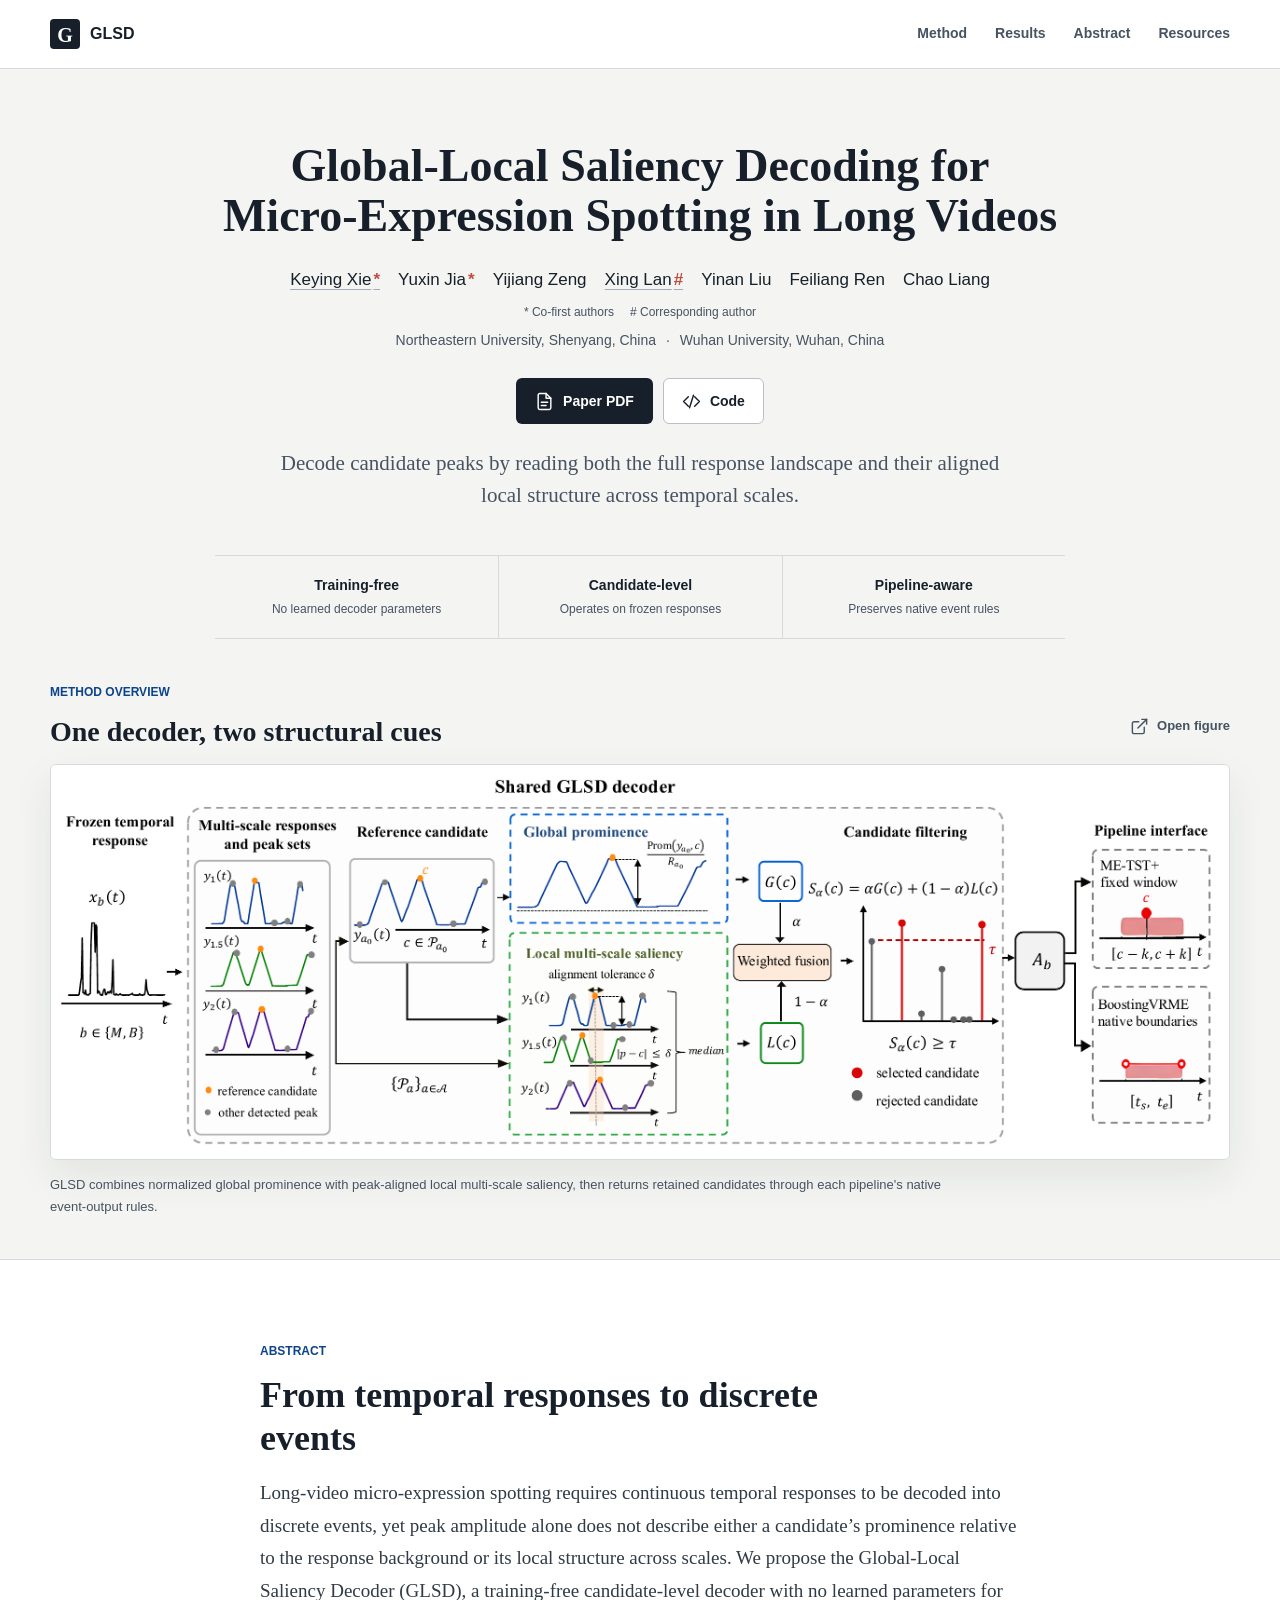
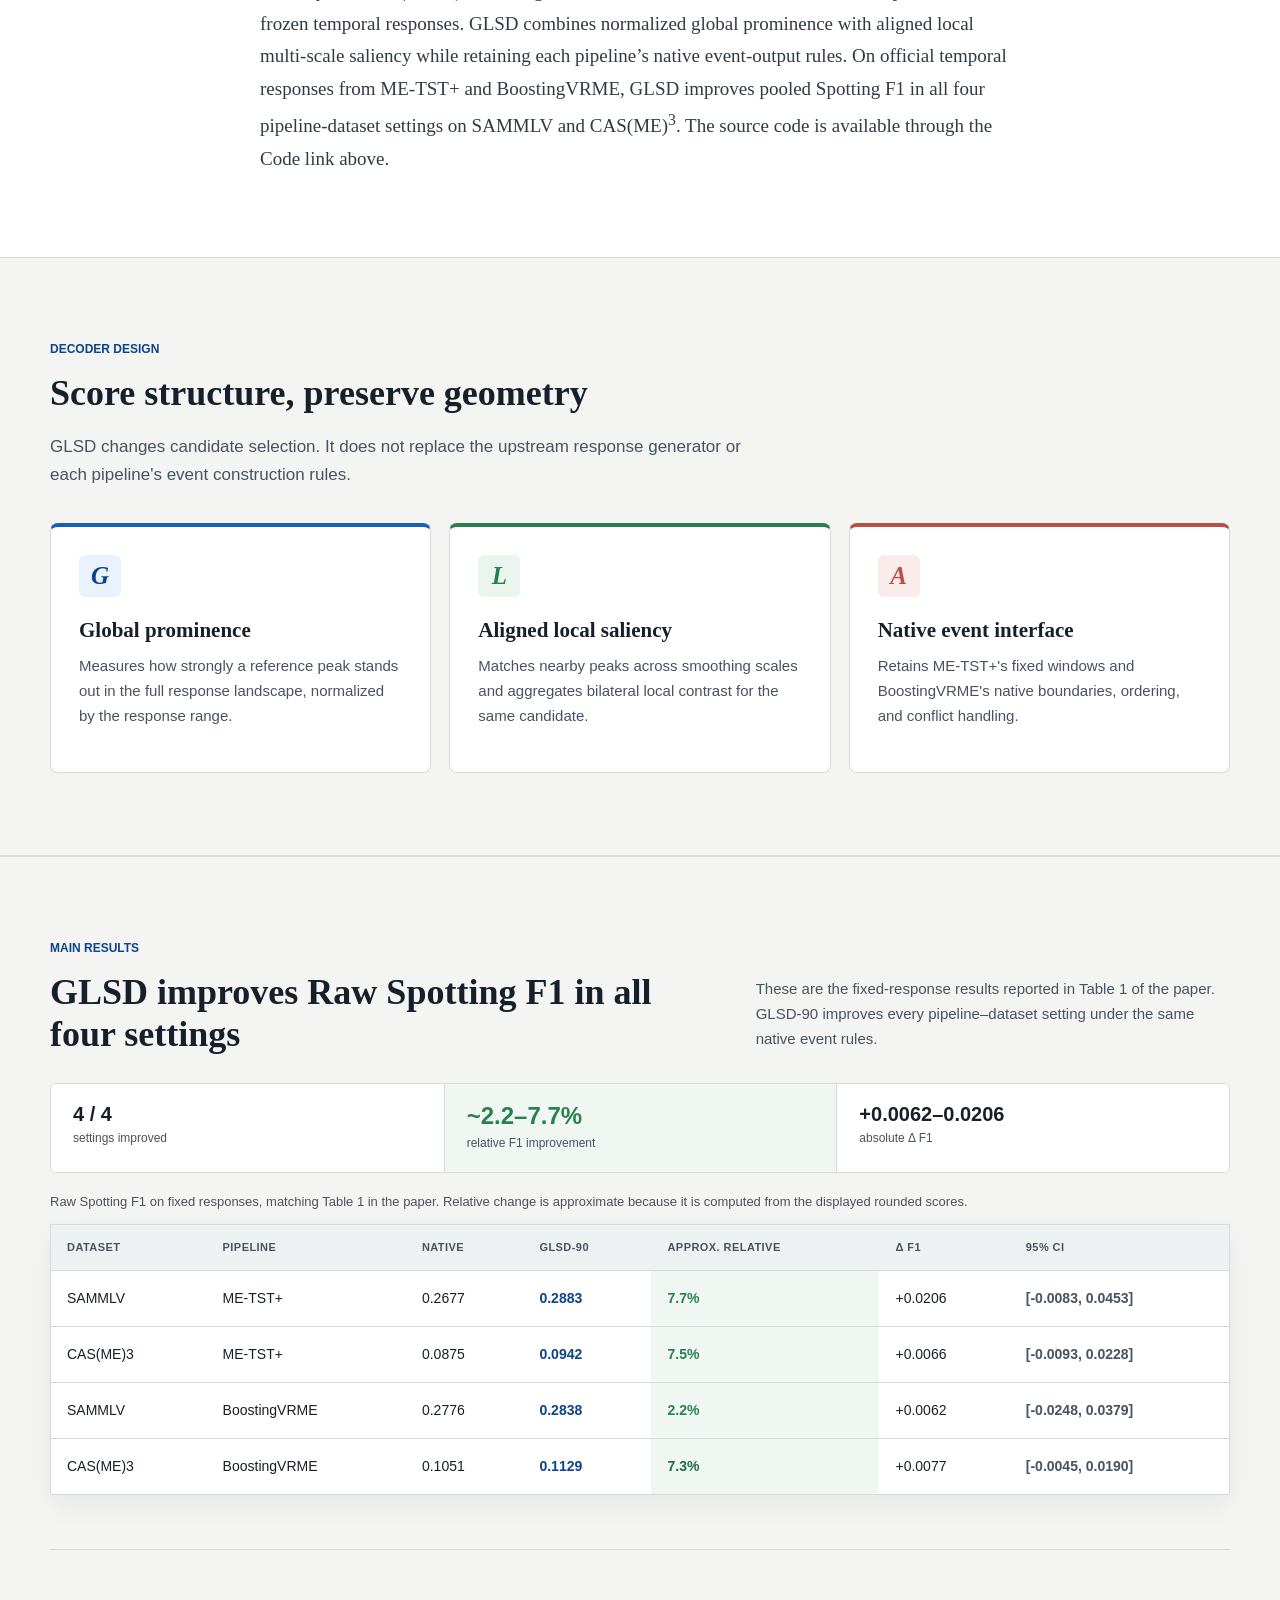
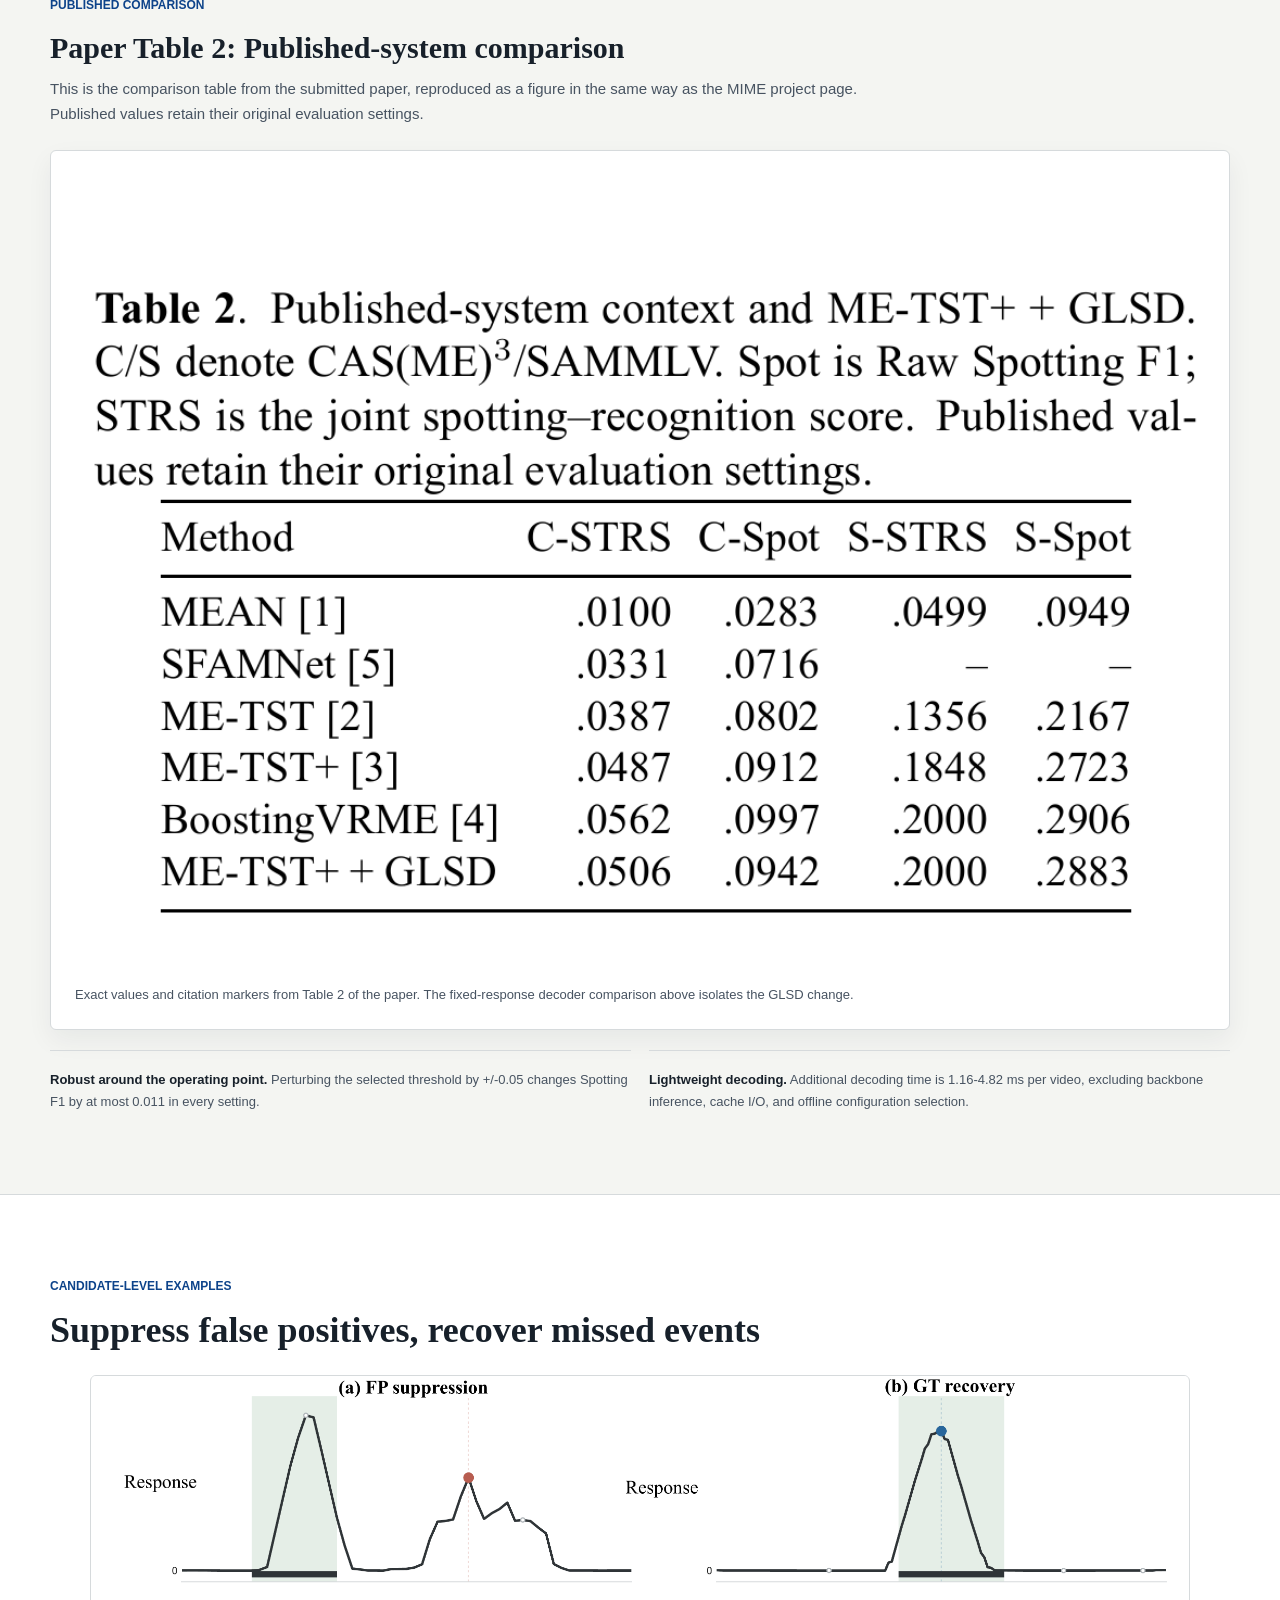
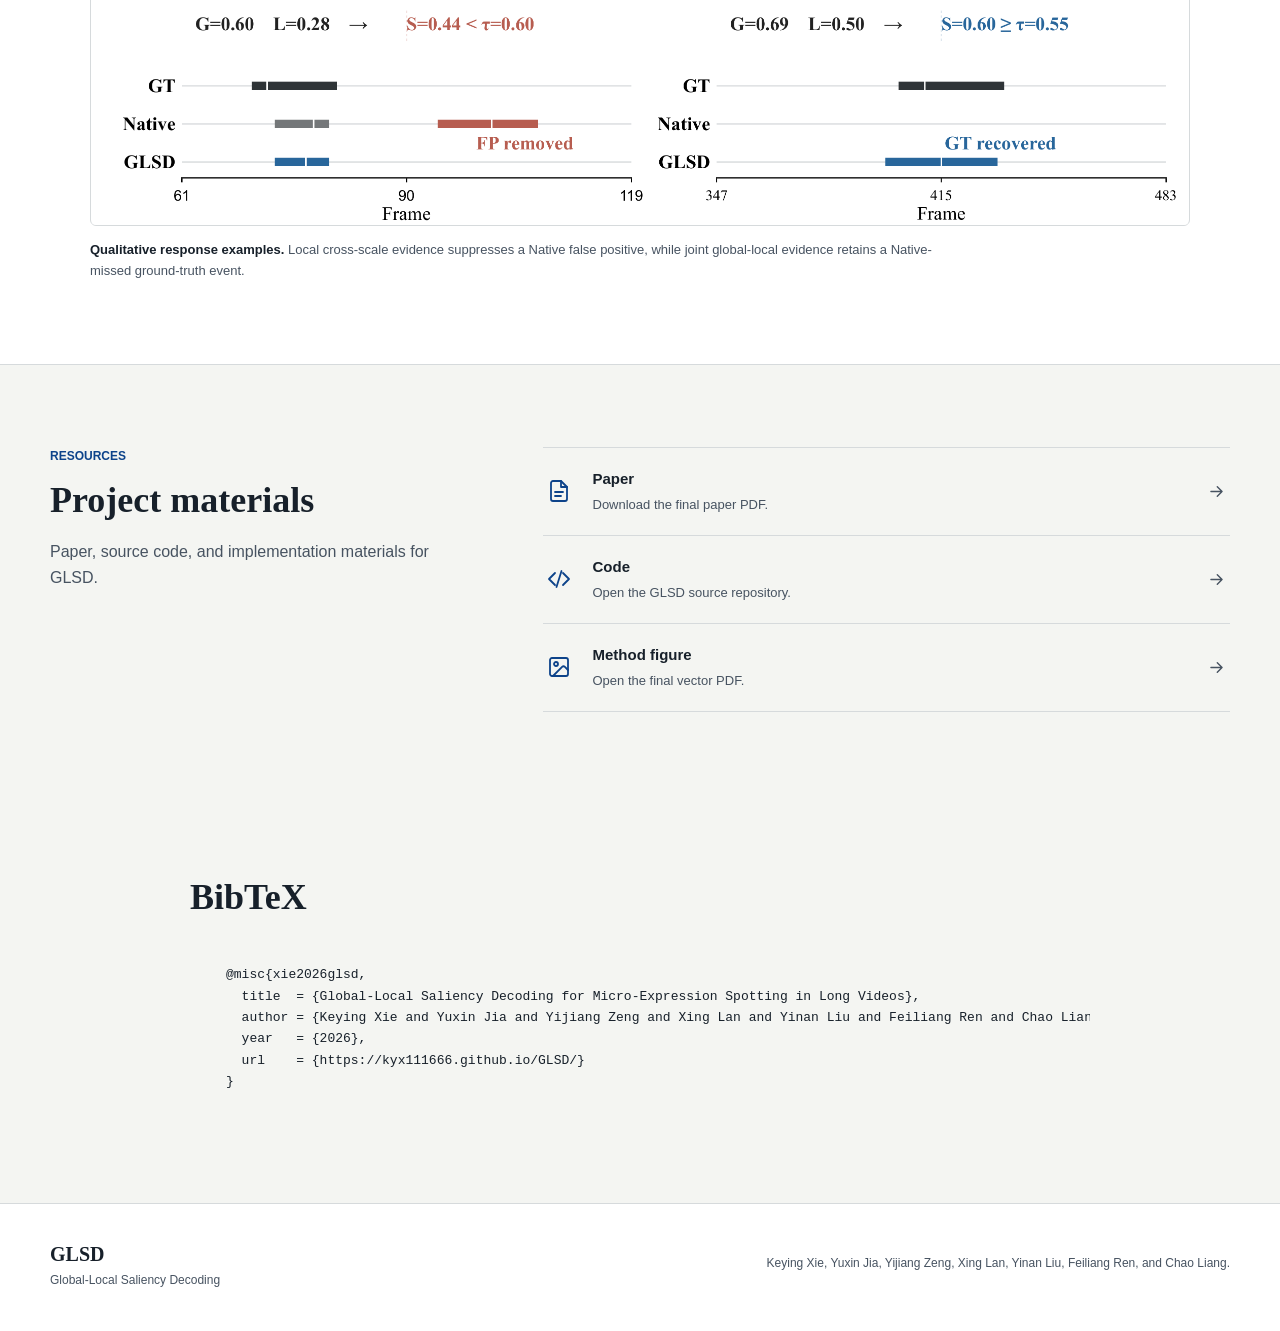
==== commit 8481dd5e: "Match GLSD BibTeX style to project reference" ====
--- a/GLSD/index.html
+++ b/GLSD/index.html
@@ -265,7 +265,7 @@
     <section class="section citation-section" id="BibTeX" aria-labelledby="citation-title">
       <div class="reading-column citation-column">
         <h2 id="citation-title">BibTeX</h2>
-        <pre class="citation-block"><code>@misc{glsd2026,
+        <pre class="citation-block"><code>@misc{xie2026glsd,
   title  = {Global-Local Saliency Decoding for Micro-Expression Spotting in Long Videos},
   author = {Keying Xie and Yuxin Jia and Yijiang Zeng and Xing Lan and Yinan Liu and Feiliang Ren and Chao Liang},
   year   = {2026},
--- a/GLSD/assets/style.css
+++ b/GLSD/assets/style.css
@@ -948,8 +948,8 @@
 }
 
 .citation-section {
-  background: var(--paper);
-  border-top: 1px solid var(--line);
+  background: var(--canvas);
+  border-top: 0;
 }
 
 .citation-column {
@@ -962,16 +962,58 @@
 
 .citation-block {
   margin: 0;
-  padding: 22px 24px;
+  padding: 28px 36px;
   overflow-x: auto;
-  background: #f7f8f7;
-  border: 1px solid var(--line);
-  border-radius: 6px;
+  background: transparent;
+  border: 0;
+  border-radius: 0;
   color: var(--ink);
   font-family: "SFMono-Regular", Consolas, "Liberation Mono", monospace;
   font-size: 13px;
   line-height: 1.65;
   tab-size: 2;
+}
+
+.published-comparison {
+  margin-top: 54px;
+  padding-top: 46px;
+  border-top: 1px solid var(--line);
+}
+
+.published-comparison-heading {
+  max-width: 820px;
+  margin-bottom: 24px;
+}
+
+.published-comparison-heading h3 {
+  margin-bottom: 10px;
+  font-size: 30px;
+}
+
+.published-comparison-heading p:last-child {
+  margin-bottom: 0;
+  color: var(--ink-soft);
+  font-size: 15px;
+}
+
+.paper-table-figure {
+  margin: 0;
+  padding: 24px;
+  background: var(--paper);
+  border: 1px solid var(--line);
+  border-radius: 6px;
+  box-shadow: 0 10px 26px rgba(24, 38, 50, 0.06);
+}
+
+.paper-table-figure img {
+  width: 100%;
+  height: auto;
+}
+
+.paper-table-figure figcaption {
+  margin-top: 14px;
+  color: var(--ink-soft);
+  font-size: 13px;
 }
 
 .resources-layout {
@@ -1549,9 +1591,10 @@
   .results-table td:nth-child(1)::before { content: "Dataset"; }
   .results-table td:nth-child(2)::before { content: "Pipeline"; }
   .results-table td:nth-child(3)::before { content: "Native"; }
-  .results-table td:nth-child(4)::before { content: "GLSD"; }
-  .results-table td:nth-child(5)::before { content: "Relative improvement"; }
-  .results-table td:nth-child(6)::before { content: "Absolute Δ F1"; }
+  .results-table td:nth-child(4)::before { content: "GLSD-90"; }
+  .results-table td:nth-child(5)::before { content: "Approx. relative"; }
+  .results-table td:nth-child(6)::before { content: "Δ F1"; }
+  .results-table td:nth-child(7)::before { content: "95% CI"; }
 
   .results-table tbody td:nth-child(5) {
     margin-inline: -8px;
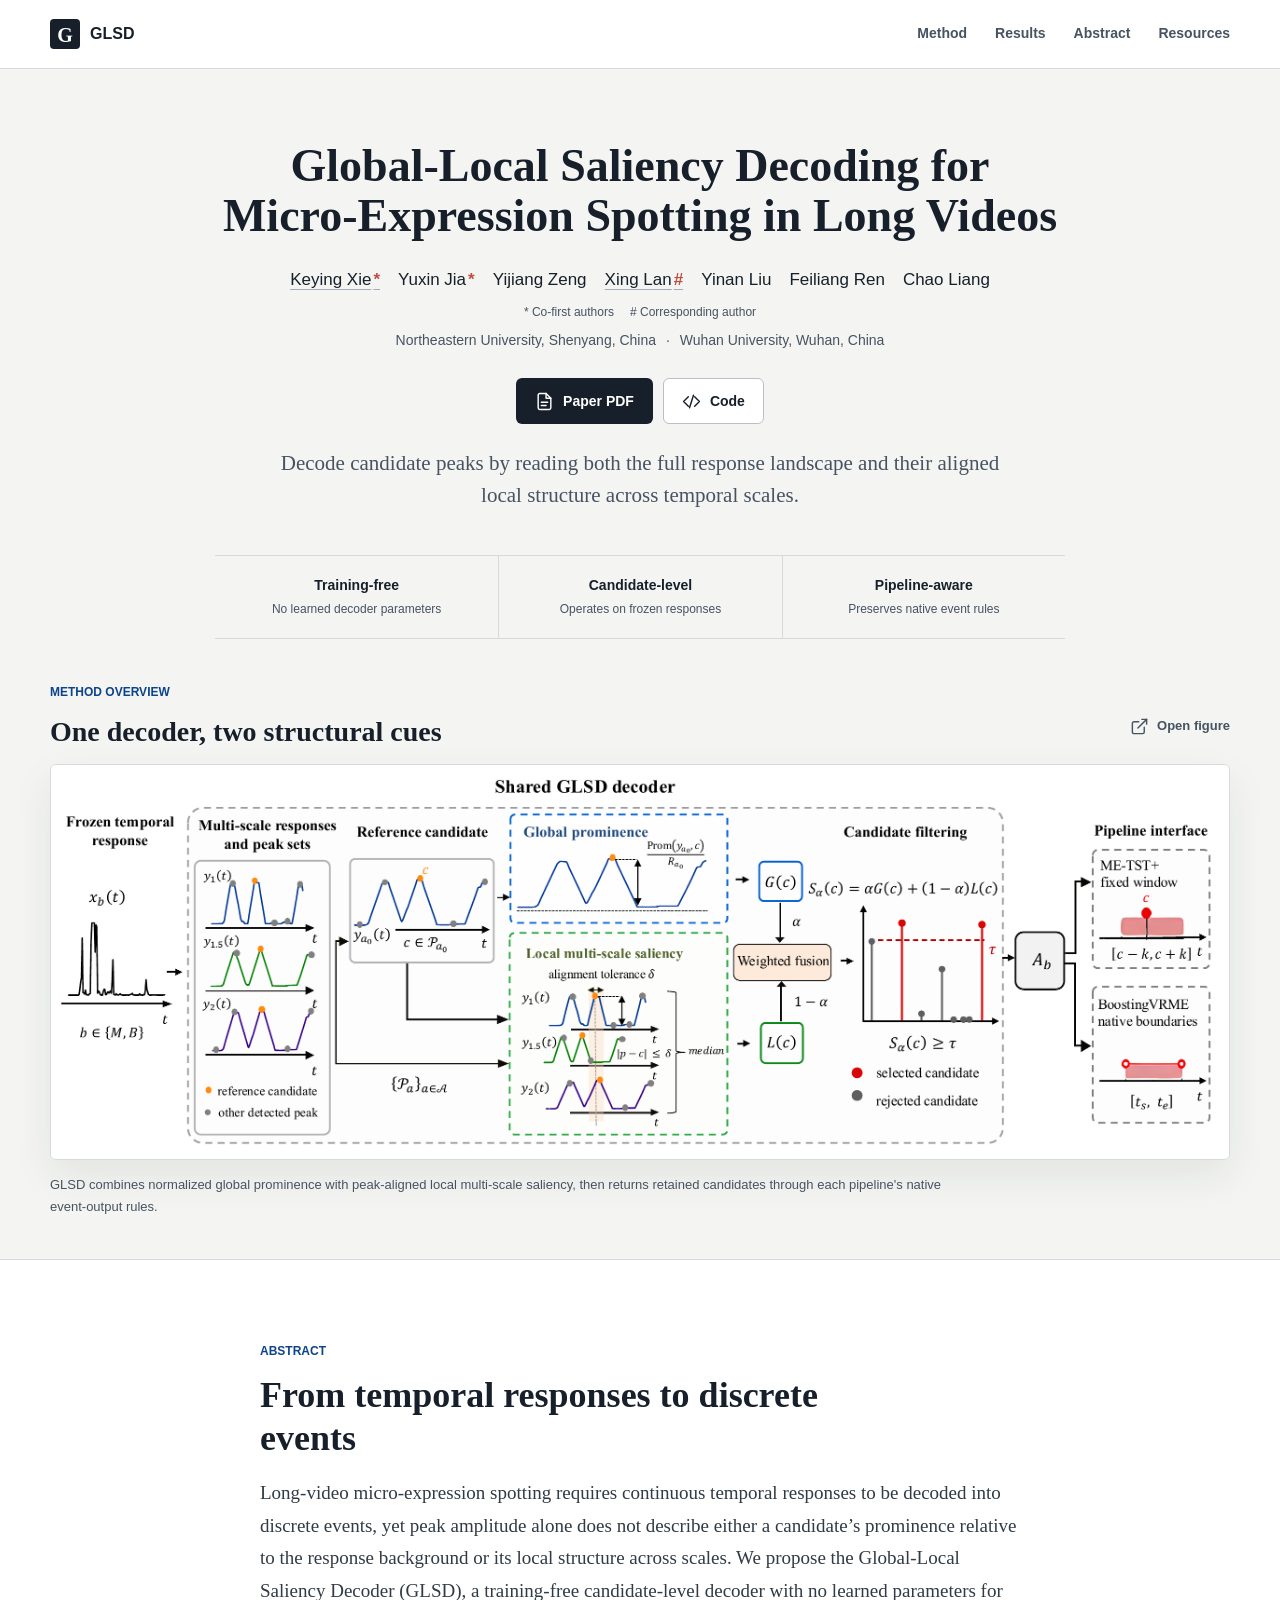
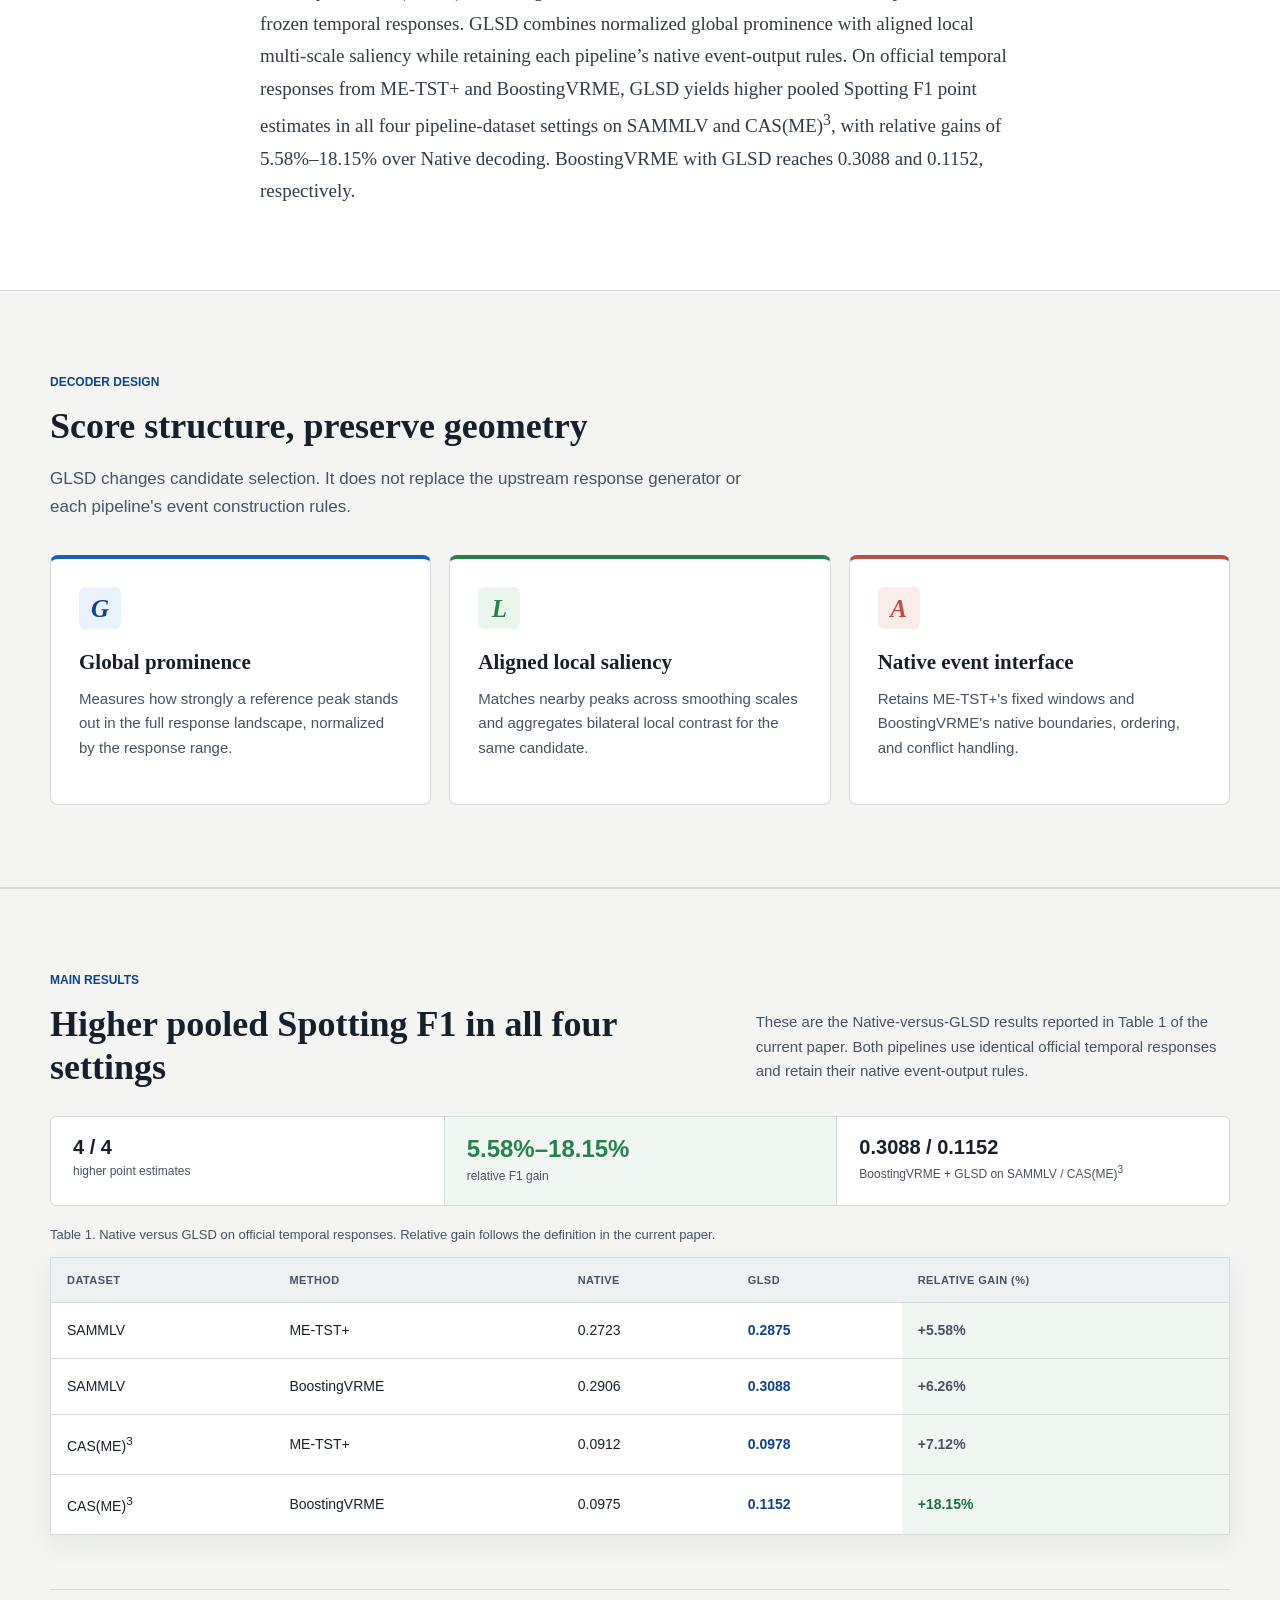
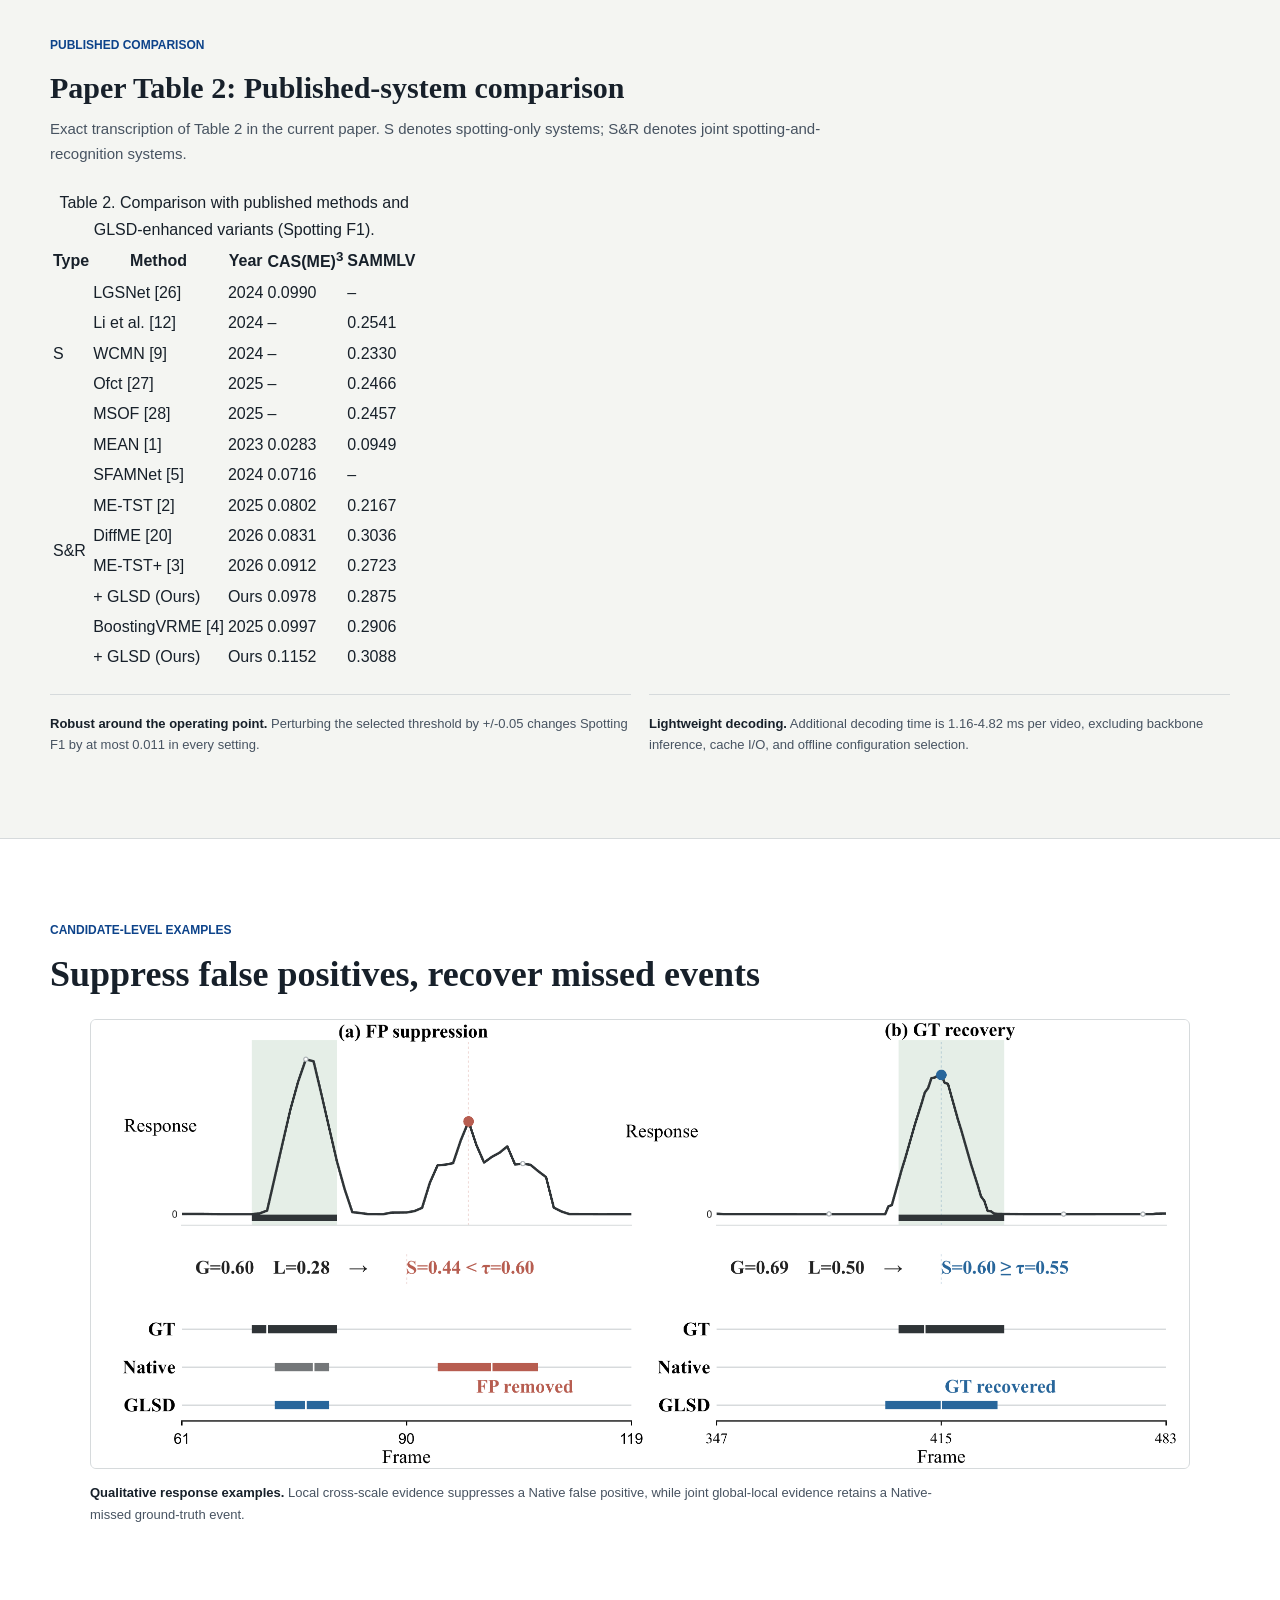
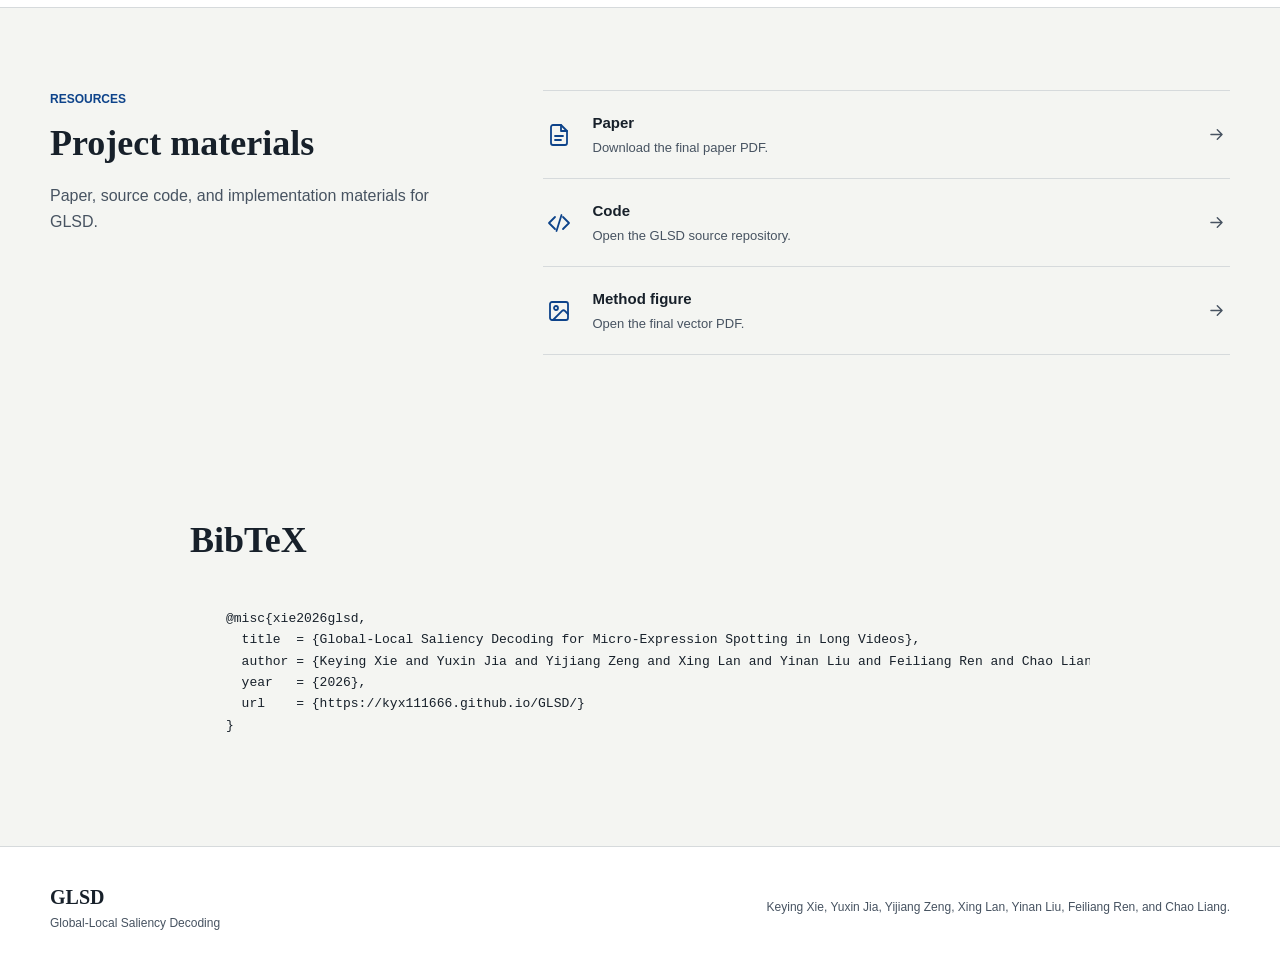
==== commit e0977587: "Align GLSD result tables with current paper" ====
--- a/GLSD/index.html
+++ b/GLSD/index.html
@@ -93,7 +93,7 @@
       <div class="reading-column">
         <p class="section-label">Abstract</p>
         <h2 id="abstract-title">From temporal responses to discrete events</h2>
-        <p>Long-video micro-expression spotting requires continuous temporal responses to be decoded into discrete events, yet peak amplitude alone does not describe either a candidate&rsquo;s prominence relative to the response background or its local structure across scales. We propose the Global-Local Saliency Decoder (GLSD), a training-free candidate-level decoder with no learned parameters for frozen temporal responses. GLSD combines normalized global prominence with aligned local multi-scale saliency while retaining each pipeline&rsquo;s native event-output rules. On official temporal responses from ME-TST+ and BoostingVRME, GLSD improves pooled Spotting F1 in all four pipeline-dataset settings on SAMMLV and CAS(ME)<sup>3</sup>. The source code is available through the Code link above.</p>
+        <p>Long-video micro-expression spotting requires continuous temporal responses to be decoded into discrete events, yet peak amplitude alone does not describe either a candidate&rsquo;s prominence relative to the response background or its local structure across scales. We propose the Global-Local Saliency Decoder (GLSD), a training-free candidate-level decoder with no learned parameters for frozen temporal responses. GLSD combines normalized global prominence with aligned local multi-scale saliency while retaining each pipeline&rsquo;s native event-output rules. On official temporal responses from ME-TST+ and BoostingVRME, GLSD yields higher pooled Spotting F1 point estimates in all four pipeline-dataset settings on SAMMLV and CAS(ME)<sup>3</sup>, with relative gains of 5.58%&ndash;18.15% over Native decoding. BoostingVRME with GLSD reaches 0.3088 and 0.1152, respectively.</p>
       </div>
     </section>
 
@@ -130,76 +130,76 @@
         <div class="results-heading">
           <div>
             <p class="section-label">Main results</p>
-            <h2 id="results-title">GLSD improves Raw Spotting F1 in all four settings</h2>
+            <h2 id="results-title">Higher pooled Spotting F1 in all four settings</h2>
           </div>
-          <p>These are the fixed-response results reported in Table 1 of the paper. GLSD-90 improves every pipeline–dataset setting under the same native event rules.</p>
+          <p>These are the Native-versus-GLSD results reported in Table 1 of the current paper. Both pipelines use identical official temporal responses and retain their native event-output rules.</p>
         </div>
 
         <div class="results-proof" aria-label="Results summary">
-          <div><strong>4 / 4</strong><span>settings improved</span></div>
-          <div class="results-proof-primary"><strong>~2.2–7.7%</strong><span>relative F1 improvement</span></div>
-          <div><strong>+0.0062–0.0206</strong><span>absolute Δ F1</span></div>
+          <div><strong>4 / 4</strong><span>higher point estimates</span></div>
+          <div class="results-proof-primary"><strong>5.58%&ndash;18.15%</strong><span>relative F1 gain</span></div>
+          <div><strong>0.3088 / 0.1152</strong><span>BoostingVRME + GLSD on SAMMLV / CAS(ME)<sup>3</sup></span></div>
         </div>
 
         <div class="result-grid">
-          <article class="result-item" aria-label="SAMMLV with ME-TST+: Native 0.2677, GLSD-90 0.2883, relative gain about 7.7 percent">
+          <article class="result-item" aria-label="SAMMLV with ME-TST+: Native 0.2723, GLSD 0.2875, relative gain 5.58 percent">
             <div class="result-title"><div><span>SAMMLV</span><h3>ME-TST+</h3></div><span class="gain-label">Relative gain</span></div>
-            <div class="gain-hero"><strong>+7.7%</strong><span>Spotting F1</span></div>
+            <div class="gain-hero"><strong>+5.58%</strong><span>Spotting F1</span></div>
             <div class="score-shift">
-              <div class="score-point score-native"><span>Native</span><b>0.2677</b></div>
+              <div class="score-point score-native"><span>Native</span><b>0.2723</b></div>
               <div class="score-arrow" aria-hidden="true"><i></i><svg viewBox="0 0 24 24"><path d="M5 12h14M13 6l6 6-6 6"/></svg></div>
-              <div class="score-point score-glsd"><span>GLSD-90</span><b>0.2883</b></div>
+              <div class="score-point score-glsd"><span>GLSD</span><b>0.2875</b></div>
             </div>
-            <div class="uplift-head"><span>Relative uplift</span><b>+0.0206 absolute F1</b></div>
+            <div class="uplift-head"><span>Relative gain</span><b>+5.58%</b></div>
             <div class="uplift-track" aria-hidden="true"><i style="--gain-width:27.9%"></i></div>
             <div class="uplift-axis" aria-hidden="true"><span>0%</span><span>20%</span></div>
           </article>
-          <article class="result-item" aria-label="CAS(ME)3 with ME-TST+: Native 0.0875, GLSD-90 0.0942, relative gain about 7.5 percent">
-            <div class="result-title"><div><span>CAS(ME)<sup>3</sup></span><h3>ME-TST+</h3></div><span class="gain-label">Relative gain</span></div>
-            <div class="gain-hero"><strong>+7.5%</strong><span>Spotting F1</span></div>
+          <article class="result-item" aria-label="SAMMLV with BoostingVRME: Native 0.2906, GLSD 0.3088, relative gain 6.26 percent">
+            <div class="result-title"><div><span>SAMMLV</span><h3>BoostingVRME</h3></div><span class="gain-label">Relative gain</span></div>
+            <div class="gain-hero"><strong>+6.26%</strong><span>Spotting F1</span></div>
             <div class="score-shift">
-              <div class="score-point score-native"><span>Native</span><b>0.0875</b></div>
+              <div class="score-point score-native"><span>Native</span><b>0.2906</b></div>
               <div class="score-arrow" aria-hidden="true"><i></i><svg viewBox="0 0 24 24"><path d="M5 12h14M13 6l6 6-6 6"/></svg></div>
-              <div class="score-point score-glsd"><span>GLSD-90</span><b>0.0942</b></div>
+              <div class="score-point score-glsd"><span>GLSD</span><b>0.3088</b></div>
             </div>
-            <div class="uplift-head"><span>Relative uplift</span><b>+0.0066 absolute F1</b></div>
-            <div class="uplift-track" aria-hidden="true"><i style="--gain-width:27.9%"></i></div>
-            <div class="uplift-axis" aria-hidden="true"><span>0%</span><span>20%</span></div>
-          </article>
-          <article class="result-item" aria-label="SAMMLV with BoostingVRME: Native 0.2776, GLSD-90 0.2838, relative gain about 2.2 percent">
-            <div class="result-title"><div><span>SAMMLV</span><h3>BoostingVRME</h3></div><span class="gain-label">Relative gain</span></div>
-            <div class="gain-hero"><strong>+2.2%</strong><span>Spotting F1</span></div>
-            <div class="score-shift">
-              <div class="score-point score-native"><span>Native</span><b>0.2776</b></div>
-              <div class="score-arrow" aria-hidden="true"><i></i><svg viewBox="0 0 24 24"><path d="M5 12h14M13 6l6 6-6 6"/></svg></div>
-              <div class="score-point score-glsd"><span>GLSD-90</span><b>0.2838</b></div>
-            </div>
-            <div class="uplift-head"><span>Relative uplift</span><b>+0.0062 absolute F1</b></div>
+            <div class="uplift-head"><span>Relative gain</span><b>+6.26%</b></div>
             <div class="uplift-track" aria-hidden="true"><i style="--gain-width:31.3%"></i></div>
             <div class="uplift-axis" aria-hidden="true"><span>0%</span><span>20%</span></div>
           </article>
-          <article class="result-item result-item-best" aria-label="CAS(ME)3 with BoostingVRME: Native 0.1051, GLSD-90 0.1129, relative gain about 7.3 percent">
+          <article class="result-item" aria-label="CAS(ME)3 with ME-TST+: Native 0.0912, GLSD 0.0978, relative gain 7.12 percent">
+            <div class="result-title"><div><span>CAS(ME)<sup>3</sup></span><h3>ME-TST+</h3></div><span class="gain-label">Relative gain</span></div>
+            <div class="gain-hero"><strong>+7.12%</strong><span>Spotting F1</span></div>
+            <div class="score-shift">
+              <div class="score-point score-native"><span>Native</span><b>0.0912</b></div>
+              <div class="score-arrow" aria-hidden="true"><i></i><svg viewBox="0 0 24 24"><path d="M5 12h14M13 6l6 6-6 6"/></svg></div>
+              <div class="score-point score-glsd"><span>GLSD</span><b>0.0978</b></div>
+            </div>
+            <div class="uplift-head"><span>Relative gain</span><b>+7.12%</b></div>
+            <div class="uplift-track" aria-hidden="true"><i style="--gain-width:35.6%"></i></div>
+            <div class="uplift-axis" aria-hidden="true"><span>0%</span><span>20%</span></div>
+          </article>
+          <article class="result-item result-item-best" aria-label="CAS(ME)3 with BoostingVRME: Native 0.0975, GLSD 0.1152, relative gain 18.15 percent">
             <div class="result-title"><div><span>CAS(ME)<sup>3</sup></span><h3>BoostingVRME</h3></div><span class="gain-label">Largest gain</span></div>
-            <div class="gain-hero"><strong>+7.3%</strong><span>Spotting F1</span></div>
+            <div class="gain-hero"><strong>+18.15%</strong><span>Spotting F1</span></div>
             <div class="score-shift">
-              <div class="score-point score-native"><span>Native</span><b>0.1051</b></div>
+              <div class="score-point score-native"><span>Native</span><b>0.0975</b></div>
               <div class="score-arrow" aria-hidden="true"><i></i><svg viewBox="0 0 24 24"><path d="M5 12h14M13 6l6 6-6 6"/></svg></div>
-              <div class="score-point score-glsd"><span>GLSD-90</span><b>0.1129</b></div>
+              <div class="score-point score-glsd"><span>GLSD</span><b>0.1152</b></div>
             </div>
-            <div class="uplift-head"><span>Relative uplift</span><b>+0.0077 absolute F1</b></div>
+            <div class="uplift-head"><span>Relative gain</span><b>+18.15%</b></div>
             <div class="uplift-track" aria-hidden="true"><i style="--gain-width:90.8%"></i></div>
             <div class="uplift-axis" aria-hidden="true"><span>0%</span><span>20%</span></div>
           </article>
         </div>
 
         <table class="results-table">
-          <caption>Raw Spotting F1 on fixed responses, matching Table 1 in the paper. Relative change is approximate because it is computed from the displayed rounded scores.</caption>
-          <thead><tr><th>Dataset</th><th>Pipeline</th><th>Native</th><th>GLSD-90</th><th>Approx. relative</th><th>Δ F1</th><th>95% CI</th></tr></thead>
+          <caption>Table 1. Native versus GLSD on official temporal responses. Relative gain follows the definition in the current paper.</caption>
+          <thead><tr><th>Dataset</th><th>Method</th><th>Native</th><th>GLSD</th><th>Relative gain (%)</th></tr></thead>
           <tbody>
-            <tr><td>SAMMLV</td><td>ME-TST+</td><td>0.2677</td><td>0.2883</td><td>7.7%</td><td>+0.0206</td><td>[-0.0083, 0.0453]</td></tr>
-            <tr><td>CAS(ME)3</td><td>ME-TST+</td><td>0.0875</td><td>0.0942</td><td>7.5%</td><td>+0.0066</td><td>[-0.0093, 0.0228]</td></tr>
-            <tr><td>SAMMLV</td><td>BoostingVRME</td><td>0.2776</td><td>0.2838</td><td>2.2%</td><td>+0.0062</td><td>[-0.0248, 0.0379]</td></tr>
-            <tr><td>CAS(ME)3</td><td>BoostingVRME</td><td>0.1051</td><td>0.1129</td><td>7.3%</td><td>+0.0077</td><td>[-0.0045, 0.0190]</td></tr>
+            <tr><td>SAMMLV</td><td>ME-TST+</td><td>0.2723</td><td>0.2875</td><td>+5.58%</td></tr>
+            <tr><td>SAMMLV</td><td>BoostingVRME</td><td>0.2906</td><td>0.3088</td><td>+6.26%</td></tr>
+            <tr><td>CAS(ME)<sup>3</sup></td><td>ME-TST+</td><td>0.0912</td><td>0.0978</td><td>+7.12%</td></tr>
+            <tr><td>CAS(ME)<sup>3</sup></td><td>BoostingVRME</td><td>0.0975</td><td>0.1152</td><td>+18.15%</td></tr>
           </tbody>
         </table>
 
@@ -207,12 +207,29 @@
           <div class="published-comparison-heading">
             <p class="section-label">Published comparison</p>
             <h3>Paper Table 2: Published-system comparison</h3>
-            <p>This is the comparison table from the submitted paper, reproduced as a figure in the same way as the MIME project page. Published values retain their original evaluation settings.</p>
+            <p>Exact transcription of Table 2 in the current paper. S denotes spotting-only systems; S&amp;R denotes joint spotting-and-recognition systems.</p>
           </div>
-          <figure class="paper-table-figure">
-            <img src="assets/figures/table-published-systems.png" width="1041" height="732" loading="lazy" alt="Paper Table 2. Published-system comparison for MEAN, SFAMNet, ME-TST, ME-TST+, BoostingVRME, and ME-TST+ plus GLSD across C-STRS, C-Spot, S-STRS, and S-Spot.">
-            <figcaption>Exact values and citation markers from Table 2 of the paper. The fixed-response decoder comparison above isolates the GLSD change.</figcaption>
-          </figure>
+          <div class="paper-comparison-wrap">
+            <table class="paper-comparison-table">
+              <caption>Table 2. Comparison with published methods and GLSD-enhanced variants (Spotting F1).</caption>
+              <thead><tr><th>Type</th><th>Method</th><th>Year</th><th>CAS(ME)<sup>3</sup></th><th>SAMMLV</th></tr></thead>
+              <tbody>
+                <tr><td rowspan="5" class="system-type">S</td><td class="method-name">LGSNet [26]</td><td>2024</td><td>0.0990</td><td>&ndash;</td></tr>
+                <tr><td class="method-name">Li et al. [12]</td><td>2024</td><td>&ndash;</td><td>0.2541</td></tr>
+                <tr><td class="method-name">WCMN [9]</td><td>2024</td><td>&ndash;</td><td>0.2330</td></tr>
+                <tr><td class="method-name">Ofct [27]</td><td>2025</td><td>&ndash;</td><td>0.2466</td></tr>
+                <tr><td class="method-name">MSOF [28]</td><td>2025</td><td>&ndash;</td><td>0.2457</td></tr>
+                <tr class="group-start"><td rowspan="8" class="system-type">S&amp;R</td><td class="method-name">MEAN [1]</td><td>2023</td><td>0.0283</td><td>0.0949</td></tr>
+                <tr><td class="method-name">SFAMNet [5]</td><td>2024</td><td>0.0716</td><td>&ndash;</td></tr>
+                <tr><td class="method-name">ME-TST [2]</td><td>2025</td><td>0.0802</td><td>0.2167</td></tr>
+                <tr><td class="method-name">DiffME [20]</td><td>2026</td><td>0.0831</td><td>0.3036</td></tr>
+                <tr><td class="method-name">ME-TST+ [3]</td><td>2026</td><td>0.0912</td><td>0.2723</td></tr>
+                <tr class="ours-row"><td class="method-name">+ GLSD (Ours)</td><td>Ours</td><td>0.0978</td><td>0.2875</td></tr>
+                <tr><td class="method-name">BoostingVRME [4]</td><td>2025</td><td>0.0997</td><td>0.2906</td></tr>
+                <tr class="ours-row ours-row-best"><td class="method-name">+ GLSD (Ours)</td><td>Ours</td><td>0.1152</td><td>0.3088</td></tr>
+              </tbody>
+            </table>
+          </div>
         </div>
 
         <div class="result-notes">
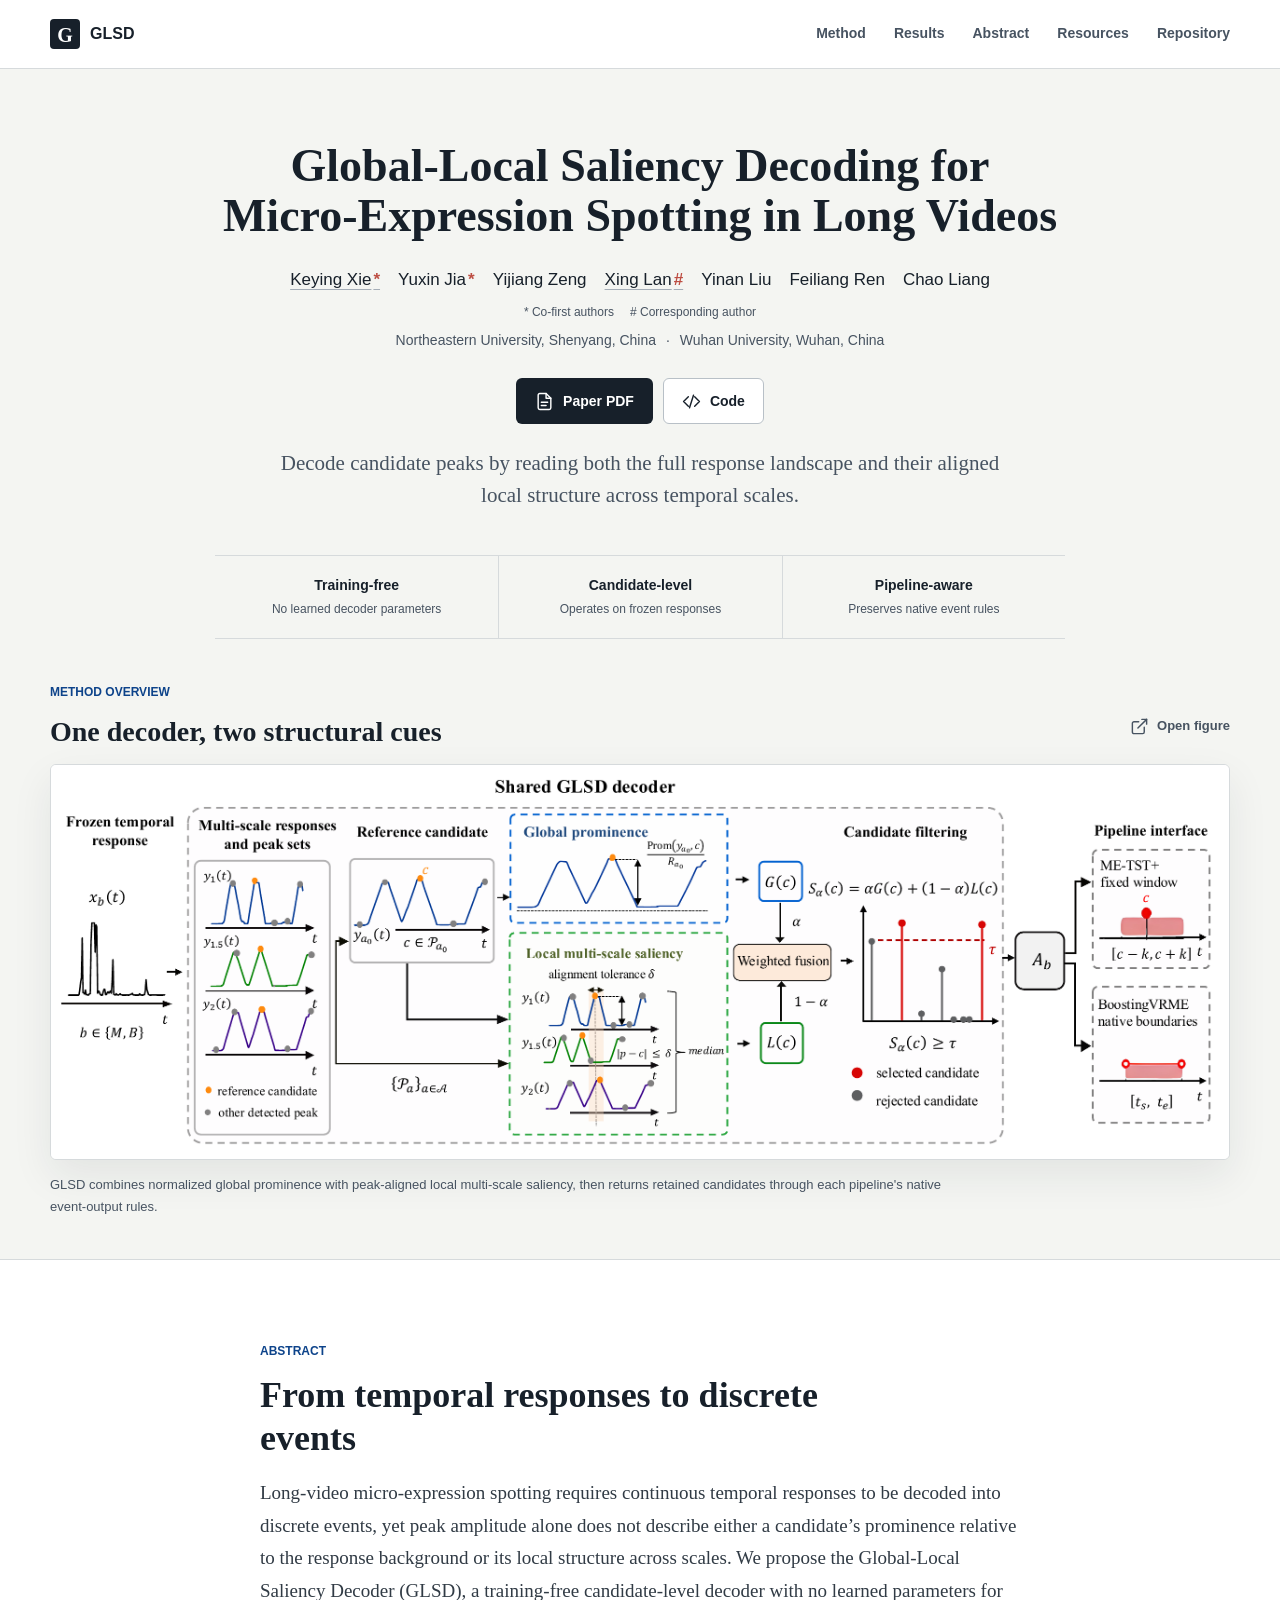
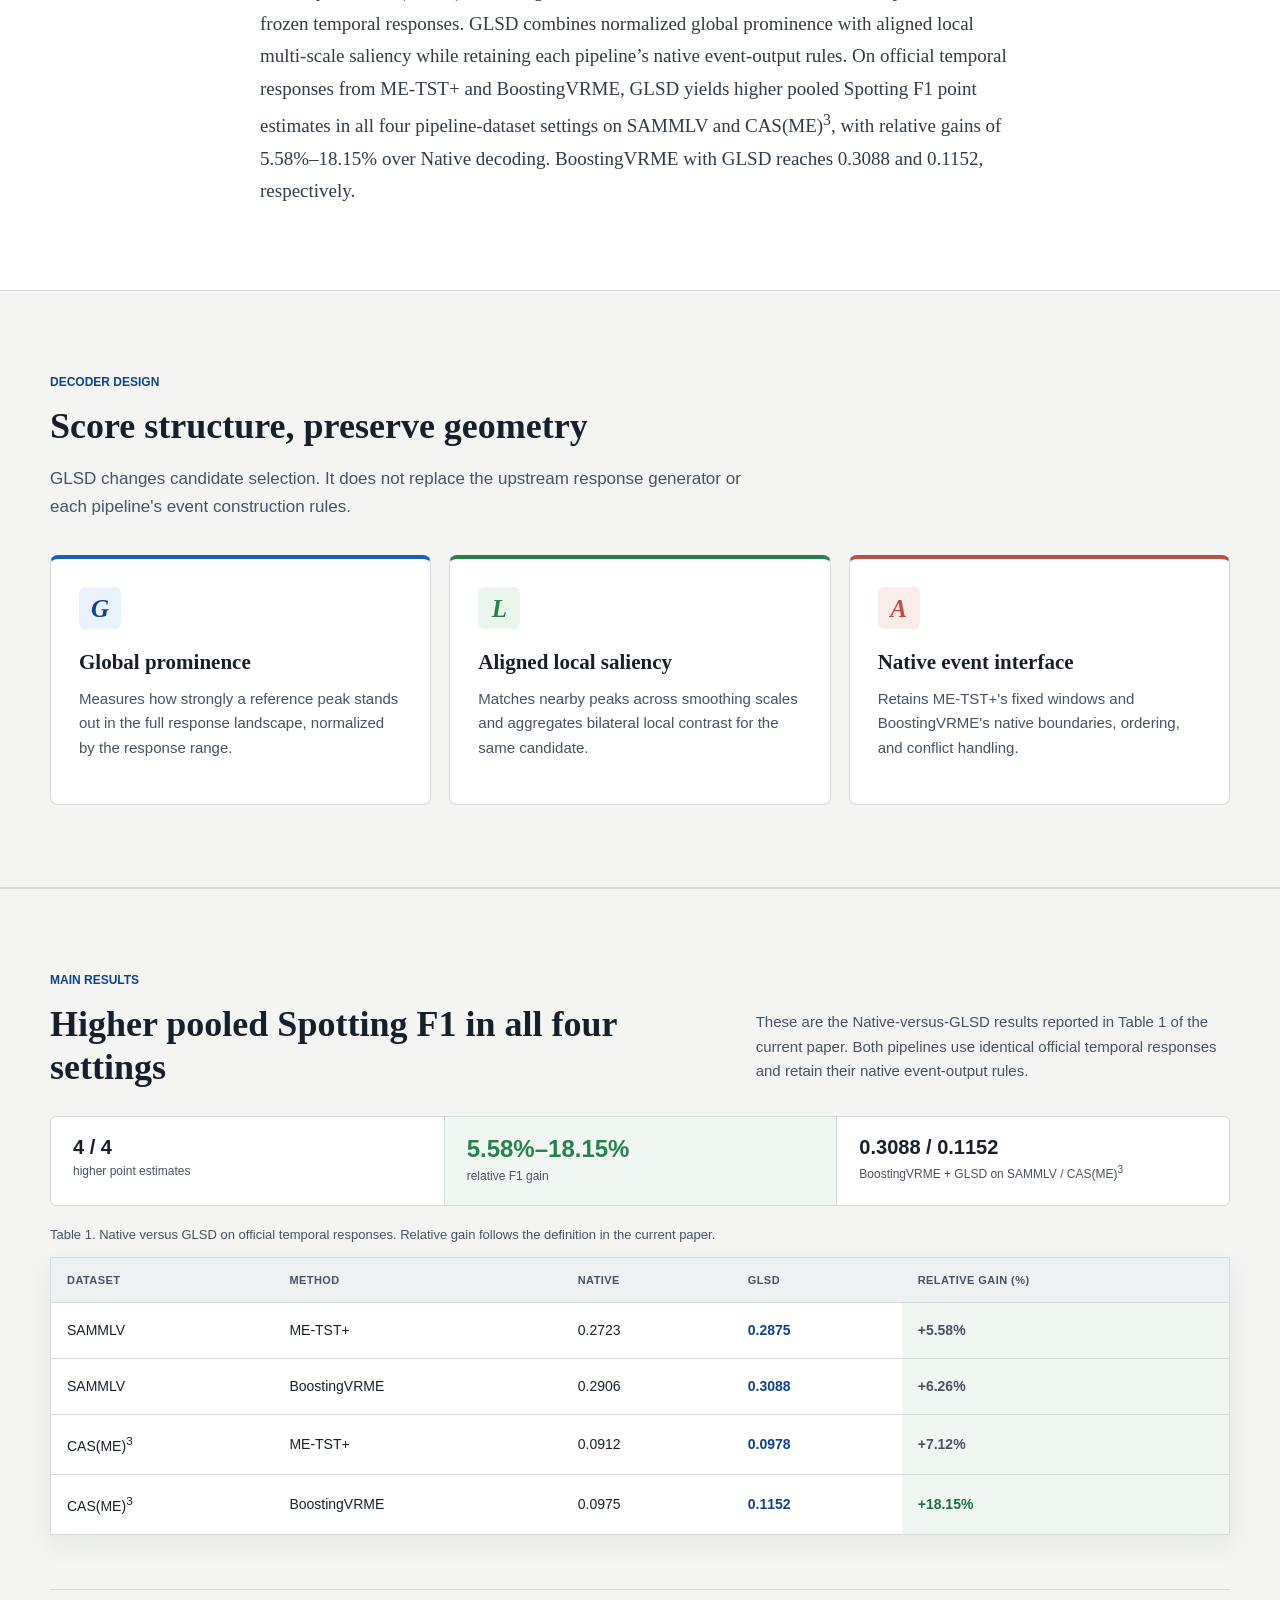
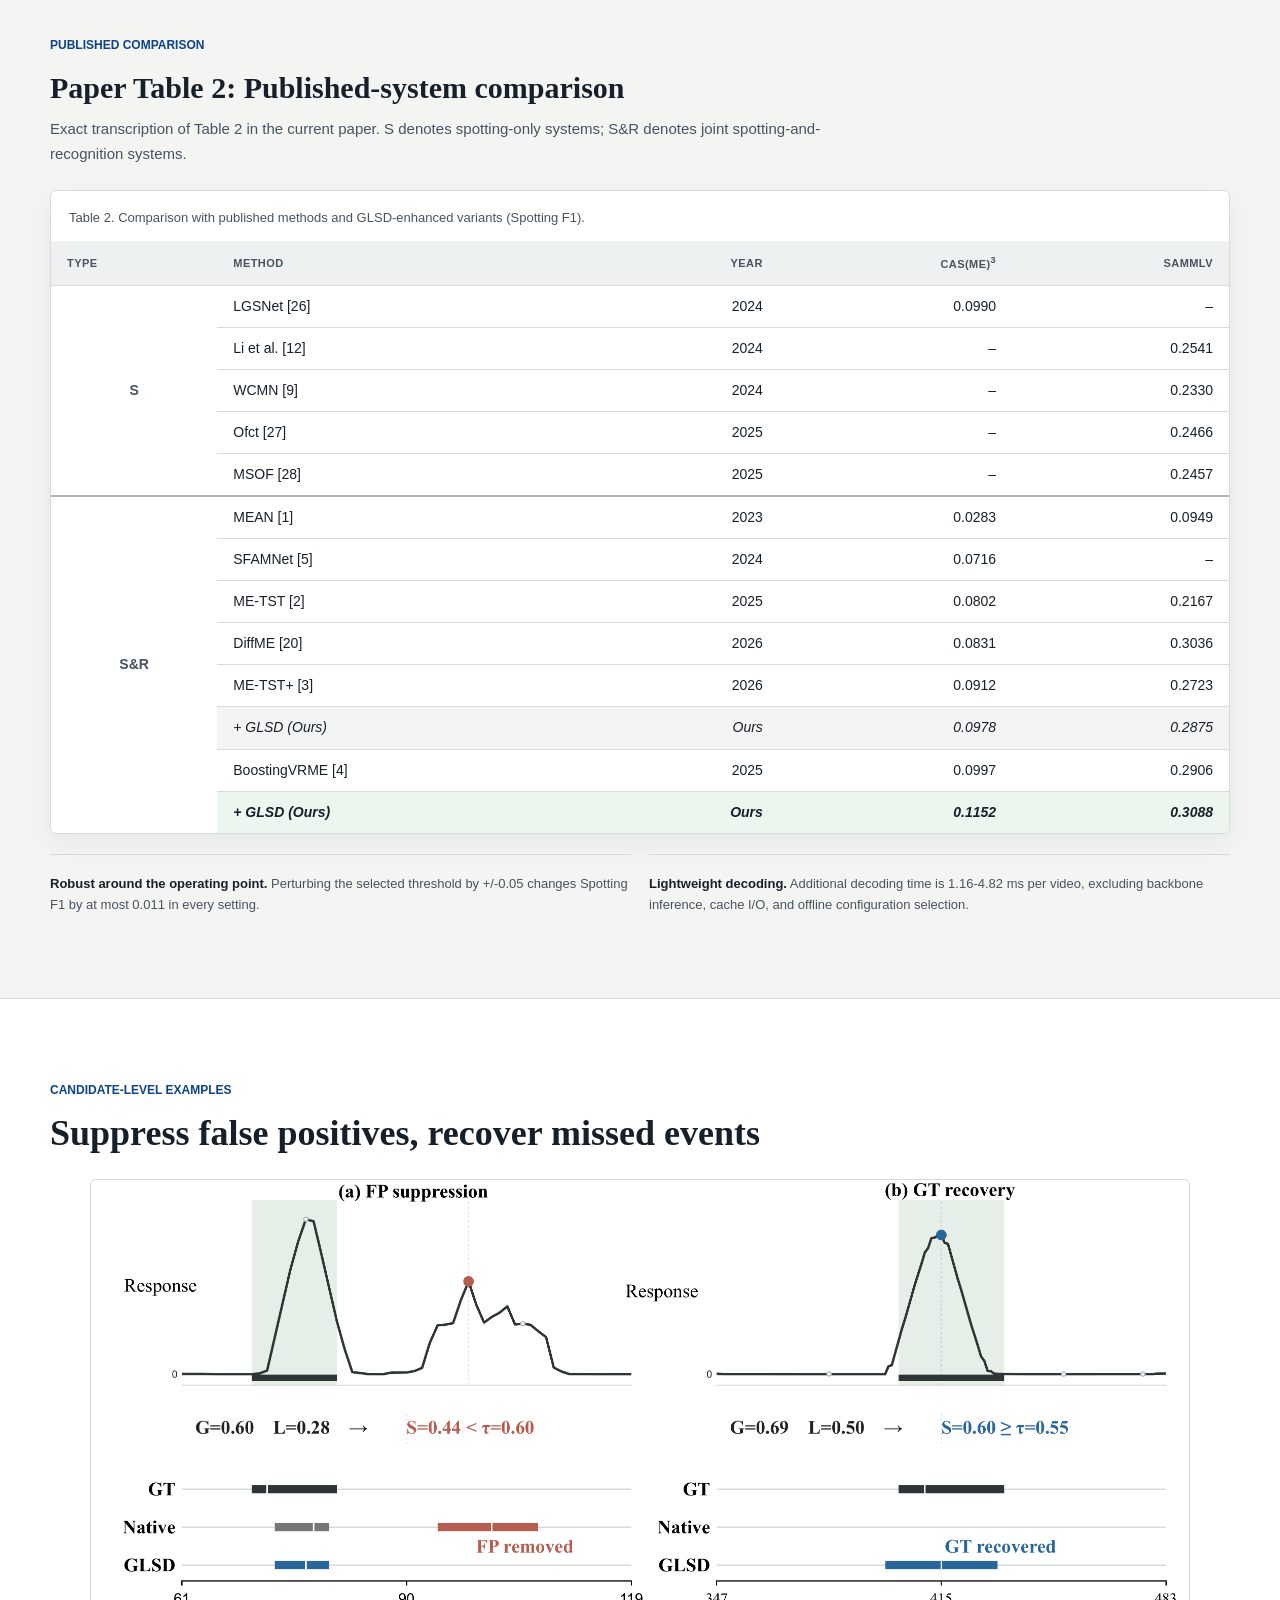
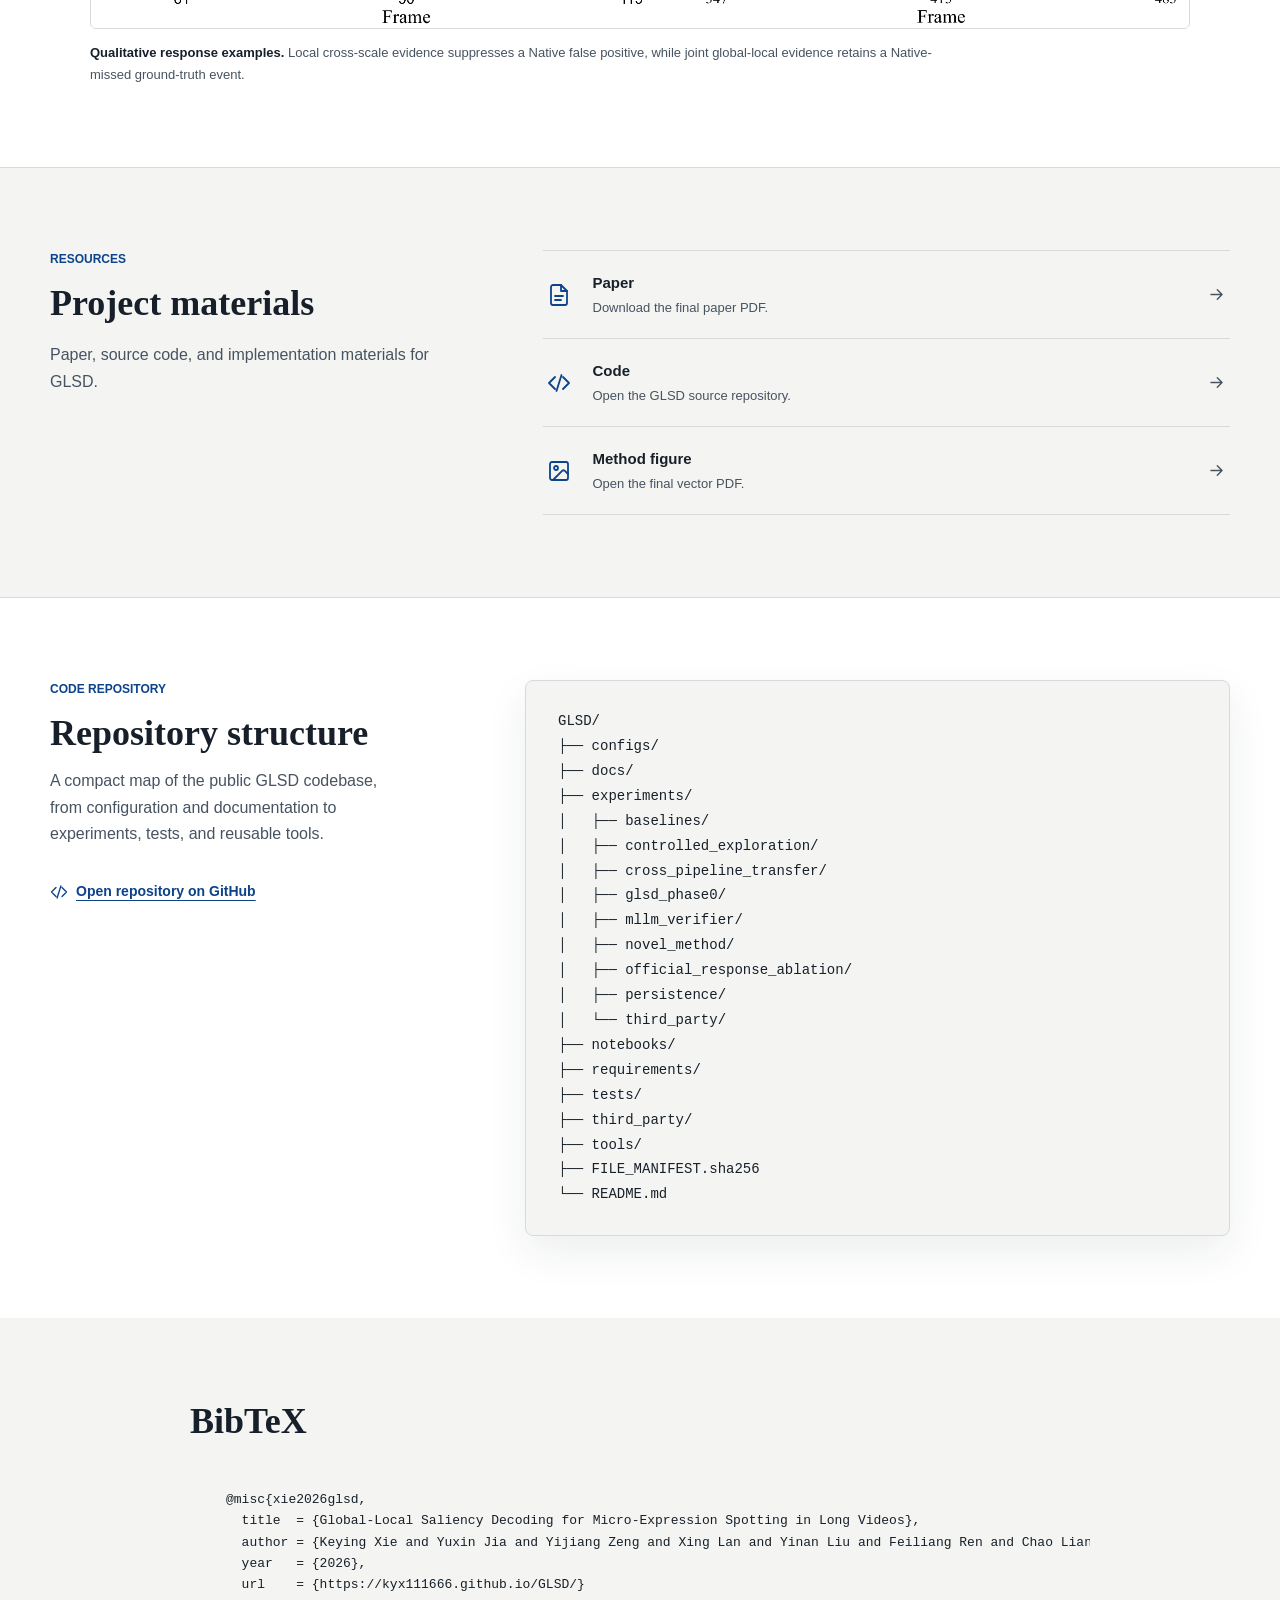
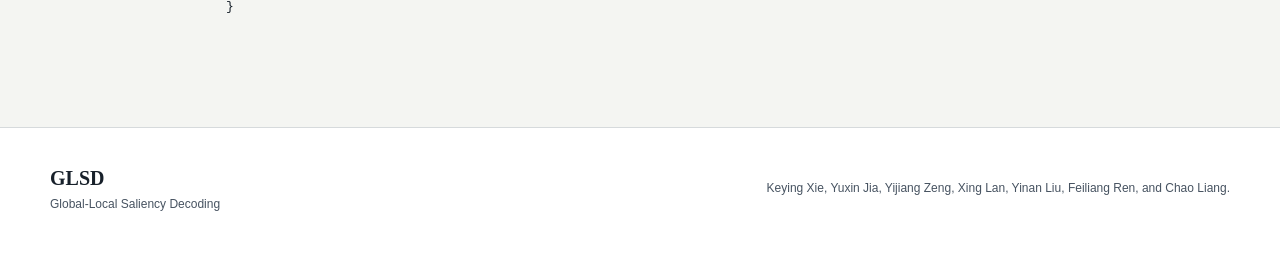
==== commit 0f634329: "Add repository structure section to homepage" ====
--- a/GLSD/index.html
+++ b/GLSD/index.html
@@ -30,6 +30,7 @@
         <a href="#results">Results</a>
         <a href="#abstract">Abstract</a>
         <a href="#resources">Resources</a>
+        <a href="#repository">Repository</a>
       </div>
     </nav>
   </header>
@@ -279,6 +280,42 @@
       </div>
     </section>
 
+    <section class="section repository-section" id="repository" aria-labelledby="repository-title">
+      <div class="shell repository-layout">
+        <div class="repository-heading">
+          <p class="section-label">Code repository</p>
+          <h2 id="repository-title">Repository structure</h2>
+          <p>A compact map of the public GLSD codebase, from configuration and documentation to experiments, tests, and reusable tools.</p>
+          <a class="repository-link" href="https://github.com/kyx111666/GLSD" target="_blank" rel="noopener" aria-label="Open the GLSD repository on GitHub">
+            <svg viewBox="0 0 24 24" aria-hidden="true"><path d="m16 18 6-6-6-6M8 6l-6 6 6 6M14.5 4l-5 16"/></svg>
+            Open repository on GitHub
+          </a>
+        </div>
+        <div class="repository-tree-wrap">
+          <pre class="repository-tree" aria-label="GLSD repository directory tree"><code>GLSD/
+├── configs/
+├── docs/
+├── experiments/
+│   ├── baselines/
+│   ├── controlled_exploration/
+│   ├── cross_pipeline_transfer/
+│   ├── glsd_phase0/
+│   ├── mllm_verifier/
+│   ├── novel_method/
+│   ├── official_response_ablation/
+│   ├── persistence/
+│   └── third_party/
+├── notebooks/
+├── requirements/
+├── tests/
+├── third_party/
+├── tools/
+├── FILE_MANIFEST.sha256
+└── README.md</code></pre>
+        </div>
+      </div>
+    </section>
+
     <section class="section citation-section" id="BibTeX" aria-labelledby="citation-title">
       <div class="reading-column citation-column">
         <h2 id="citation-title">BibTeX</h2>
--- a/GLSD/assets/style.css
+++ b/GLSD/assets/style.css
@@ -947,6 +947,72 @@
   border-top: 1px solid var(--line);
 }
 
+.repository-section {
+  background: var(--paper);
+  border-top: 1px solid var(--line);
+}
+
+.repository-layout {
+  display: grid;
+  grid-template-columns: minmax(220px, 0.75fr) minmax(0, 1.25fr);
+  align-items: start;
+  gap: 52px;
+}
+
+.repository-heading {
+  max-width: 360px;
+}
+
+.repository-heading h2 {
+  margin-bottom: 14px;
+}
+
+.repository-heading > p:not(.section-label) {
+  margin-bottom: 22px;
+  color: var(--ink-soft);
+  font-size: 16px;
+}
+
+.repository-link {
+  min-height: 44px;
+  display: inline-flex;
+  align-items: center;
+  gap: 8px;
+  color: var(--blue-dark);
+  font-size: 14px;
+  font-weight: 750;
+}
+
+.repository-link svg {
+  width: 18px;
+  height: 18px;
+  fill: none;
+  stroke: currentColor;
+  stroke-width: 1.8;
+  stroke-linecap: round;
+  stroke-linejoin: round;
+}
+
+.repository-tree-wrap {
+  min-width: 0;
+  padding: 28px 32px;
+  background: var(--canvas);
+  border: 1px solid var(--line);
+  border-radius: 8px;
+  box-shadow: var(--shadow);
+}
+
+.repository-tree {
+  margin: 0;
+  color: var(--ink);
+  font-family: "SFMono-Regular", Consolas, "Liberation Mono", monospace;
+  font-size: 14px;
+  line-height: 1.78;
+  white-space: pre-wrap;
+  overflow-wrap: anywhere;
+  tab-size: 2;
+}
+
 .citation-section {
   background: var(--canvas);
   border-top: 0;
@@ -1016,6 +1082,76 @@
   font-size: 13px;
 }
 
+.paper-comparison-wrap {
+  overflow-x: auto;
+  background: var(--paper);
+  border: 1px solid var(--line);
+  border-radius: 6px;
+  box-shadow: 0 10px 26px rgba(24, 38, 50, 0.06);
+}
+
+.paper-comparison-table {
+  width: 100%;
+  min-width: 680px;
+  border-collapse: collapse;
+  color: var(--ink);
+  font-size: 14px;
+  font-variant-numeric: tabular-nums;
+}
+
+.paper-comparison-table caption {
+  padding: 16px 18px 12px;
+  color: var(--ink-soft);
+  font-size: 13px;
+  text-align: left;
+}
+
+.paper-comparison-table th {
+  padding: 12px 16px;
+  background: #eef1f2;
+  color: var(--ink-soft);
+  font-size: 11px;
+  font-weight: 800;
+  letter-spacing: 0.04em;
+  text-align: left;
+  text-transform: uppercase;
+}
+
+.paper-comparison-table td {
+  padding: 9px 16px;
+  border-top: 1px solid var(--line);
+}
+
+.paper-comparison-table th:nth-child(n + 3),
+.paper-comparison-table td {
+  text-align: right;
+}
+
+.paper-comparison-table .method-name {
+  text-align: left;
+}
+
+.paper-comparison-table .system-type {
+  color: var(--ink-soft);
+  font-weight: 800;
+  text-align: center;
+  vertical-align: middle;
+}
+
+.paper-comparison-table .group-start td {
+  border-top: 2px solid #aeb6bc;
+}
+
+.paper-comparison-table .ours-row td:not(.system-type) {
+  background: #f3f5f5;
+  font-style: italic;
+}
+
+.paper-comparison-table .ours-row-best td:not(.system-type) {
+  background: #edf5ef;
+  font-weight: 800;
+}
+
 .resources-layout {
   display: grid;
   grid-template-columns: 0.75fr 1.25fr;
@@ -1140,12 +1276,17 @@
   }
 
   .results-heading,
-  .resources-layout {
+  .resources-layout,
+  .repository-layout {
     grid-template-columns: 1fr;
     gap: 24px;
   }
 
   .results-heading > p {
+    max-width: 690px;
+  }
+
+  .repository-heading {
     max-width: 690px;
   }
 }
@@ -1170,7 +1311,8 @@
   }
 
   .nav-links a:nth-child(3),
-  .nav-links a:nth-child(4) {
+  .nav-links a:nth-child(4),
+  .nav-links a:nth-child(5) {
     display: none;
   }
 
@@ -1220,6 +1362,15 @@
   .hero-facts li + li {
     border-left: 0;
     border-top: 1px solid var(--line);
+  }
+
+  .repository-tree-wrap {
+    padding: 22px 18px;
+  }
+
+  .repository-tree {
+    font-size: 12px;
+    line-height: 1.7;
   }
 
   .figure-wrap {
@@ -1286,7 +1437,8 @@
 
   .nav-links a:nth-child(1),
   .nav-links a:nth-child(3),
-  .nav-links a:nth-child(4) {
+  .nav-links a:nth-child(4),
+  .nav-links a:nth-child(5) {
     display: none;
   }
 
@@ -1589,12 +1741,10 @@
   }
 
   .results-table td:nth-child(1)::before { content: "Dataset"; }
-  .results-table td:nth-child(2)::before { content: "Pipeline"; }
+  .results-table td:nth-child(2)::before { content: "Method"; }
   .results-table td:nth-child(3)::before { content: "Native"; }
-  .results-table td:nth-child(4)::before { content: "GLSD-90"; }
-  .results-table td:nth-child(5)::before { content: "Approx. relative"; }
-  .results-table td:nth-child(6)::before { content: "Δ F1"; }
-  .results-table td:nth-child(7)::before { content: "95% CI"; }
+  .results-table td:nth-child(4)::before { content: "GLSD"; }
+  .results-table td:nth-child(5)::before { content: "Relative gain"; }
 
   .results-table tbody td:nth-child(5) {
     margin-inline: -8px;
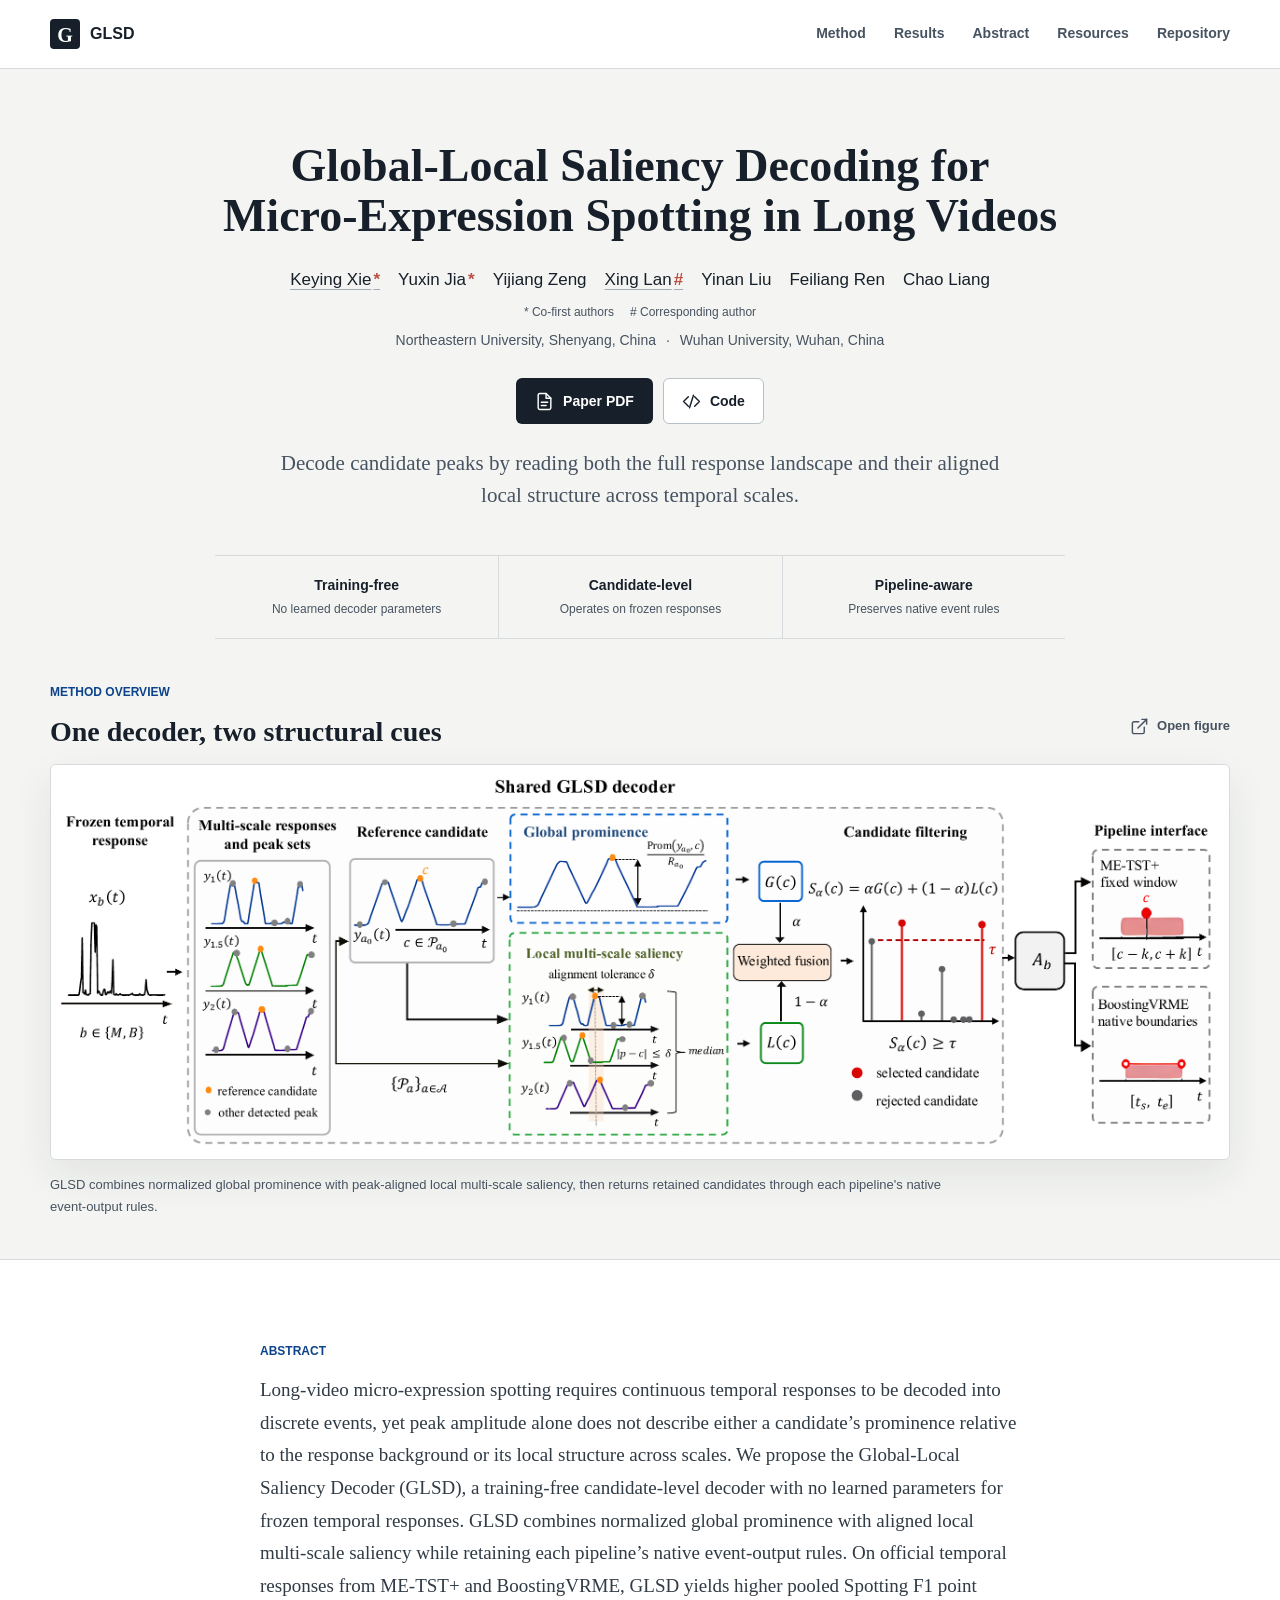
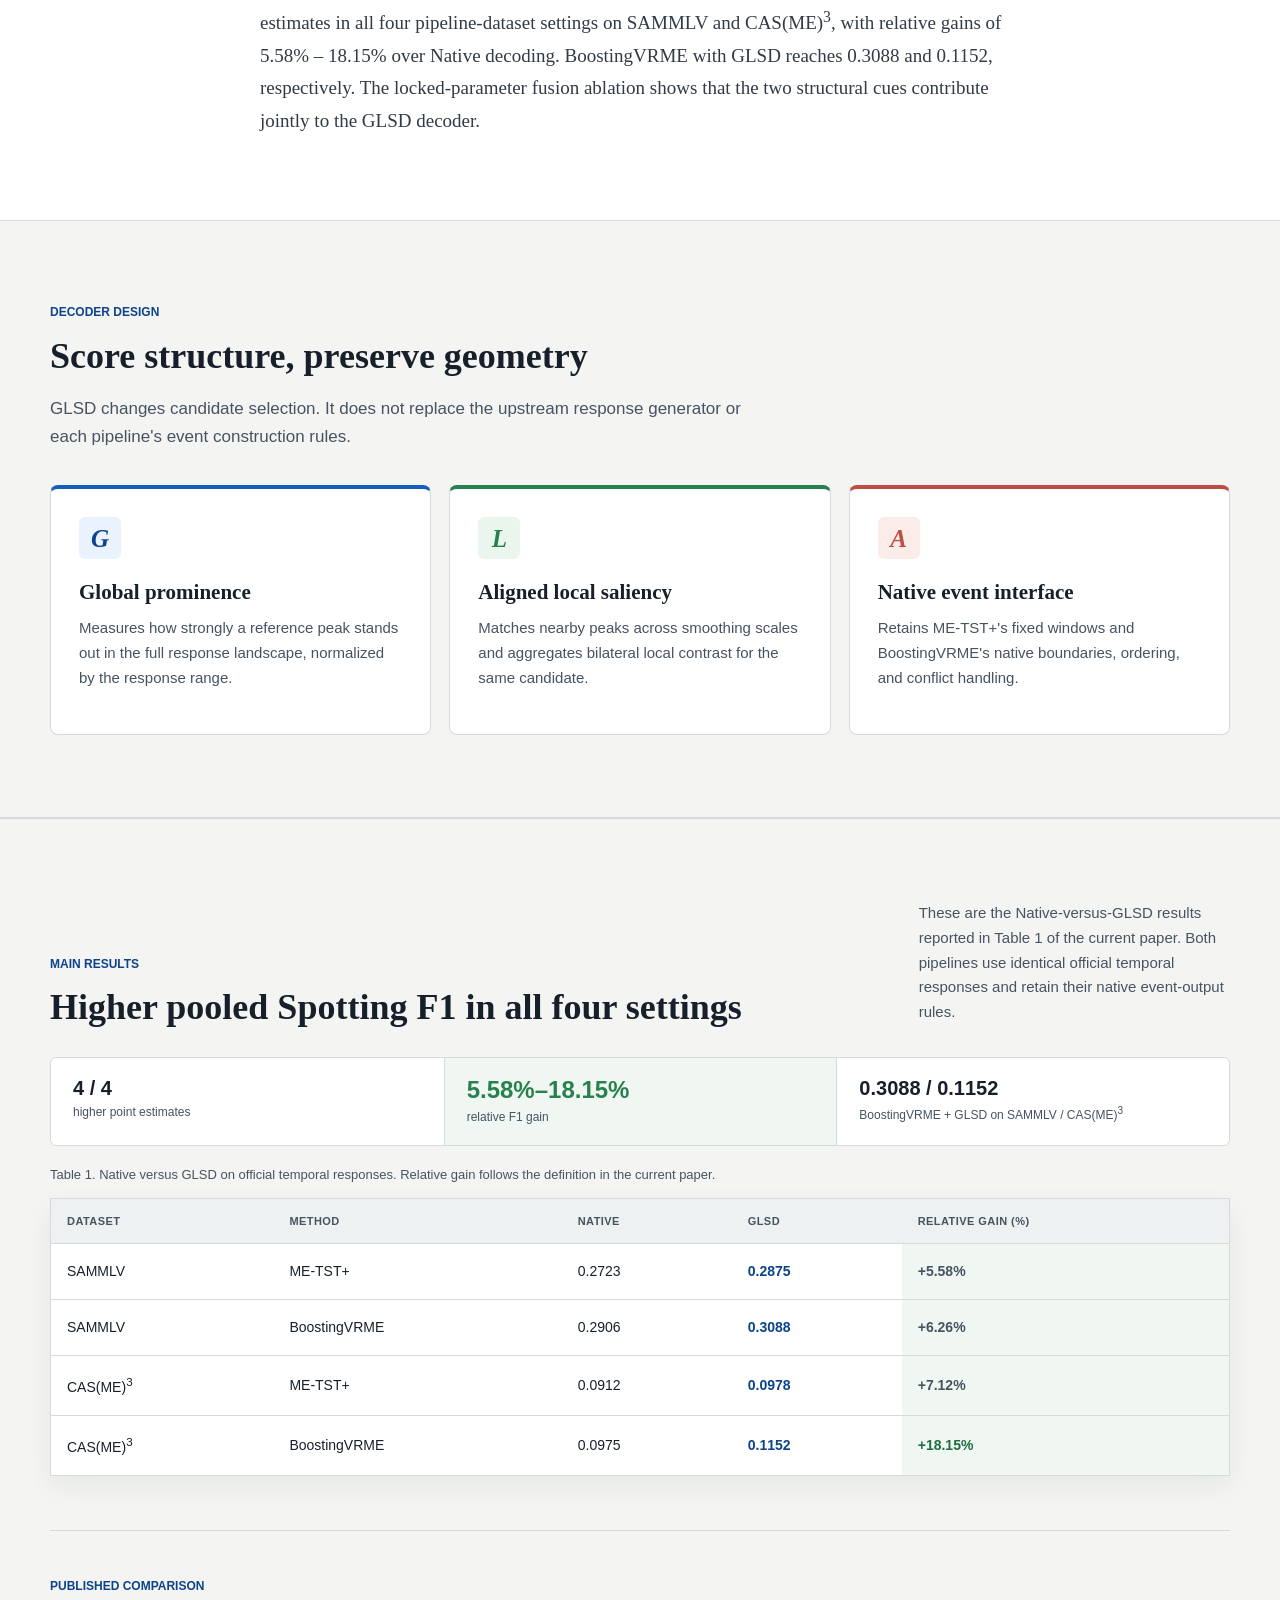
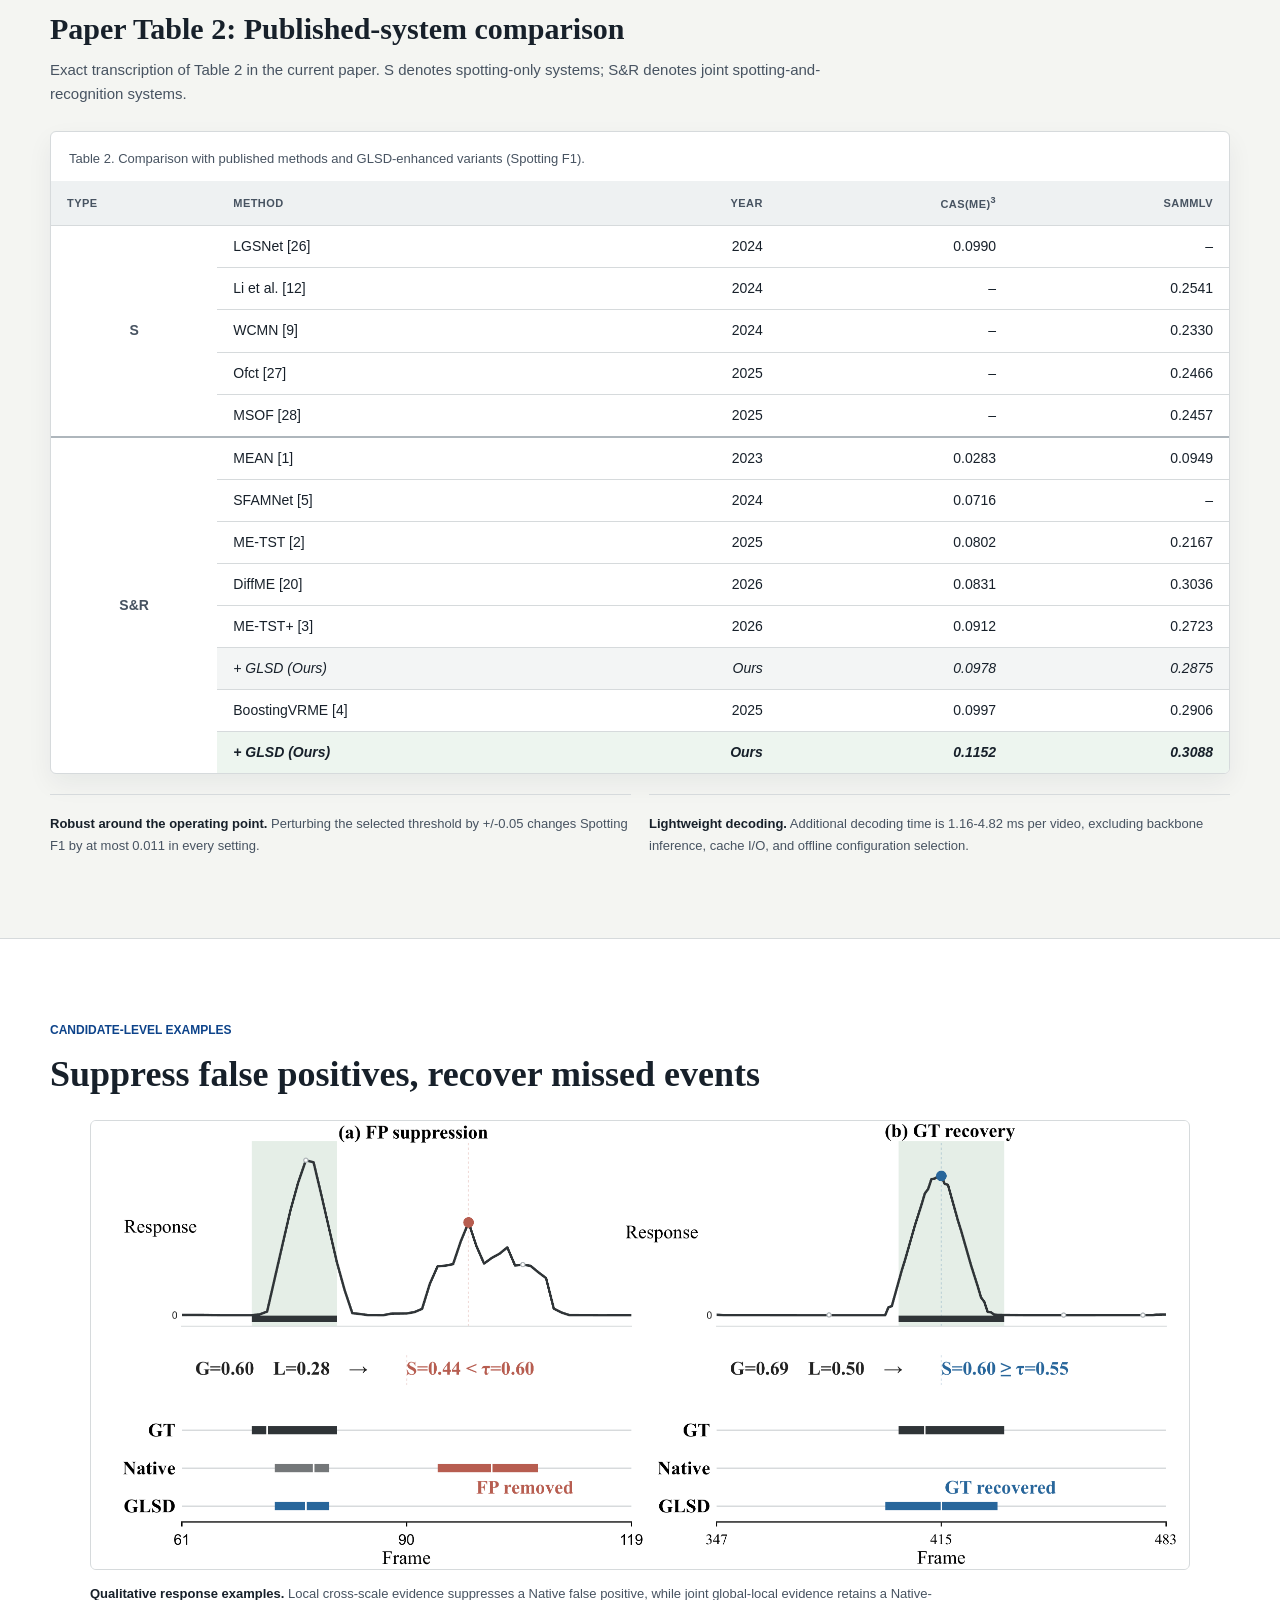
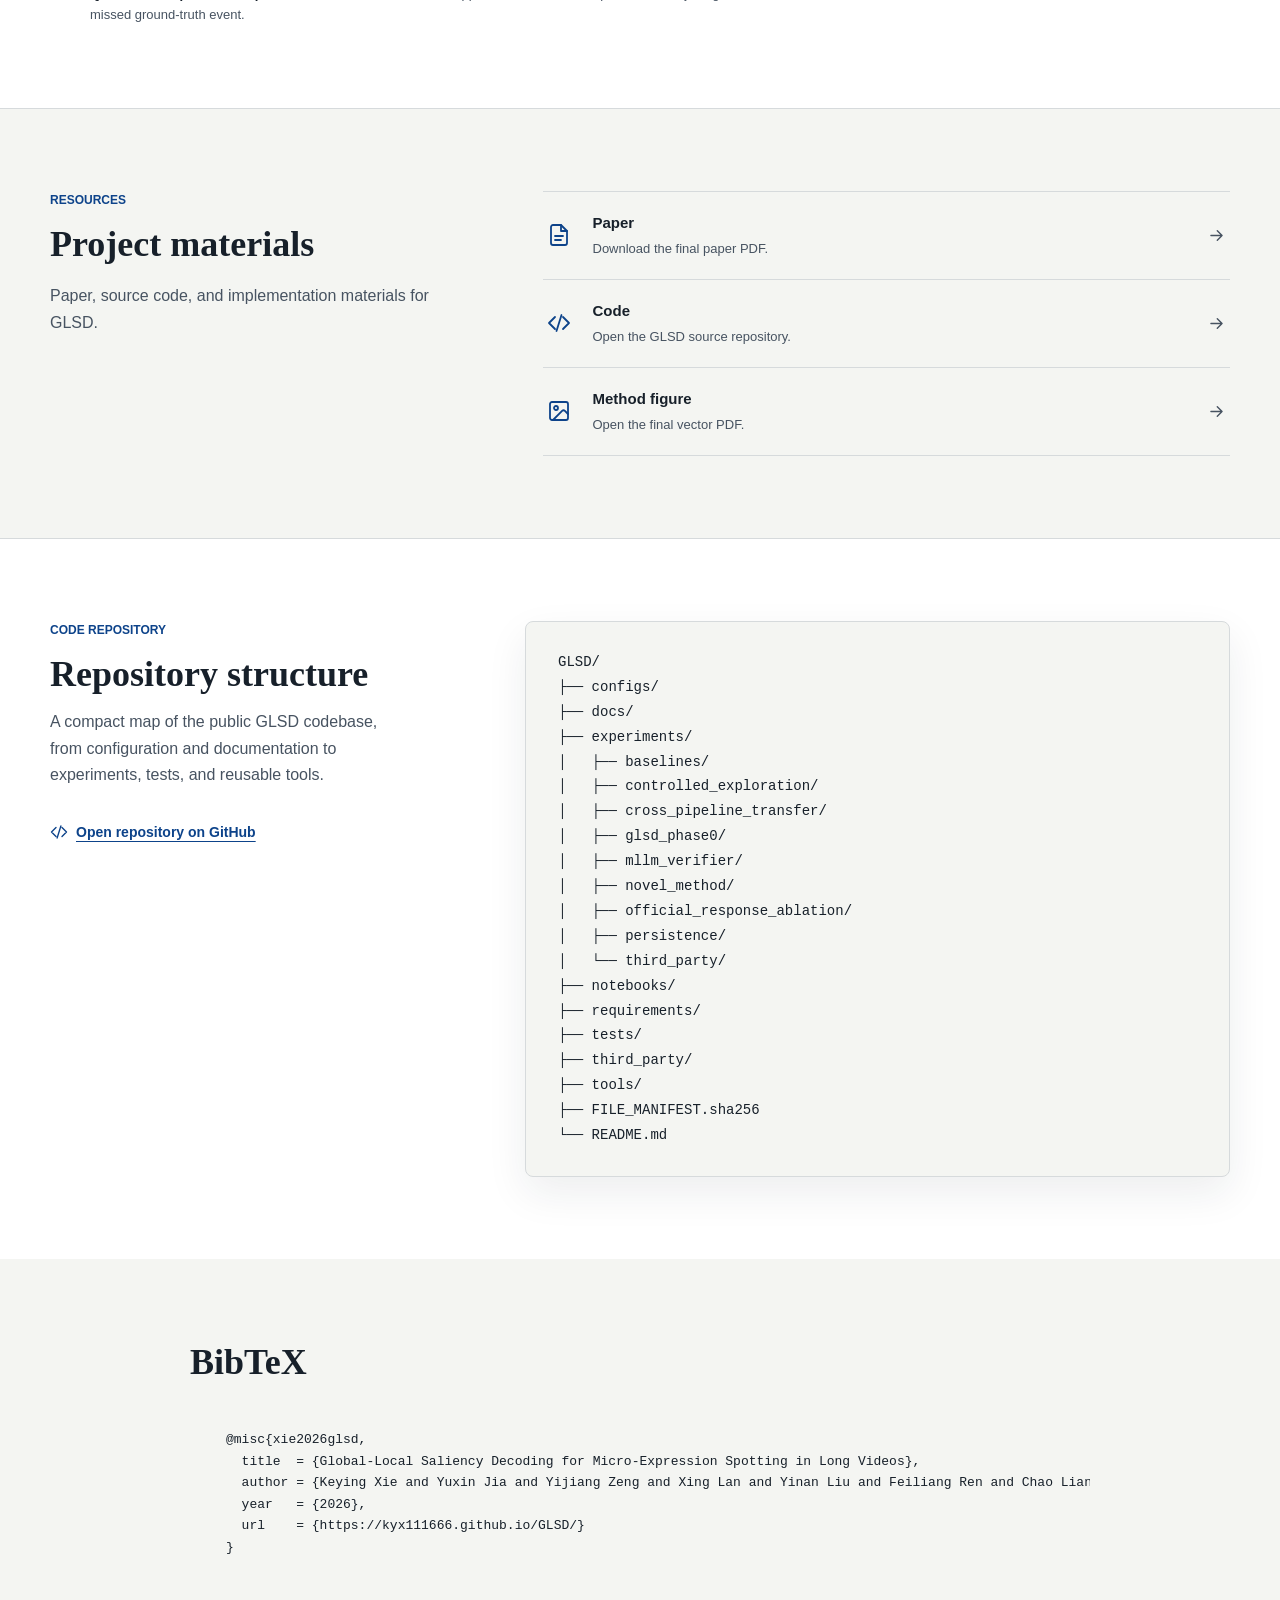
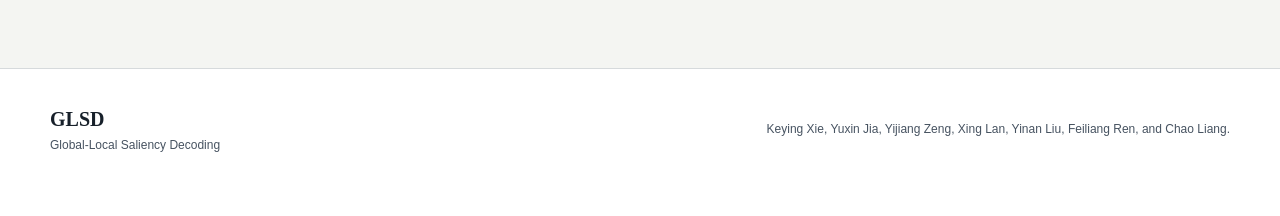
==== commit 5bb8caf0: "Align homepage abstract and heading layout" ====
--- a/GLSD/index.html
+++ b/GLSD/index.html
@@ -92,9 +92,8 @@
 
     <section class="section abstract-section" id="abstract" aria-labelledby="abstract-title">
       <div class="reading-column">
-        <p class="section-label">Abstract</p>
-        <h2 id="abstract-title">From temporal responses to discrete events</h2>
-        <p>Long-video micro-expression spotting requires continuous temporal responses to be decoded into discrete events, yet peak amplitude alone does not describe either a candidate&rsquo;s prominence relative to the response background or its local structure across scales. We propose the Global-Local Saliency Decoder (GLSD), a training-free candidate-level decoder with no learned parameters for frozen temporal responses. GLSD combines normalized global prominence with aligned local multi-scale saliency while retaining each pipeline&rsquo;s native event-output rules. On official temporal responses from ME-TST+ and BoostingVRME, GLSD yields higher pooled Spotting F1 point estimates in all four pipeline-dataset settings on SAMMLV and CAS(ME)<sup>3</sup>, with relative gains of 5.58%&ndash;18.15% over Native decoding. BoostingVRME with GLSD reaches 0.3088 and 0.1152, respectively.</p>
+        <h2 id="abstract-title" class="section-label">Abstract</h2>
+        <p>Long-video micro-expression spotting requires continuous temporal responses to be decoded into discrete events, yet peak amplitude alone does not describe either a candidate&rsquo;s prominence relative to the response background or its local structure across scales. We propose the Global-Local Saliency Decoder (GLSD), a training-free candidate-level decoder with no learned parameters for frozen temporal responses. GLSD combines normalized global prominence with aligned local multi-scale saliency while retaining each pipeline&rsquo;s native event-output rules. On official temporal responses from ME-TST+ and BoostingVRME, GLSD yields higher pooled Spotting F1 point estimates in all four pipeline-dataset settings on SAMMLV and CAS(ME)<sup>3</sup>, with relative gains of 5.58% &ndash; 18.15% over Native decoding. BoostingVRME with GLSD reaches 0.3088 and 0.1152, respectively. The locked-parameter fusion ablation shows that the two structural cues contribute jointly to the GLSD decoder.</p>
       </div>
     </section>
 
--- a/GLSD/assets/style.css
+++ b/GLSD/assets/style.css
@@ -447,7 +447,9 @@
 }
 
 .abstract-section h2 {
-  max-width: 650px;
+  max-width: none;
+  font-family: "Avenir Next", Avenir, "Helvetica Neue", Arial, sans-serif;
+  line-height: 1.65;
 }
 
 .abstract-section p:not(.section-label) {
@@ -555,13 +557,13 @@
 .results-heading {
   margin-bottom: 28px;
   display: grid;
-  grid-template-columns: 1.15fr 0.85fr;
-  gap: 64px;
+  grid-template-columns: minmax(0, 1.45fr) minmax(280px, 0.55fr);
+  gap: 48px;
   align-items: end;
 }
 
 .results-heading h2 {
-  max-width: 700px;
+  max-width: none;
   margin-bottom: 0;
 }
 
@@ -917,6 +919,10 @@
   margin-bottom: 24px;
 }
 
+.qualitative-section .compact-heading {
+  max-width: none;
+}
+
 .qualitative-figure {
   margin-bottom: 0;
 }
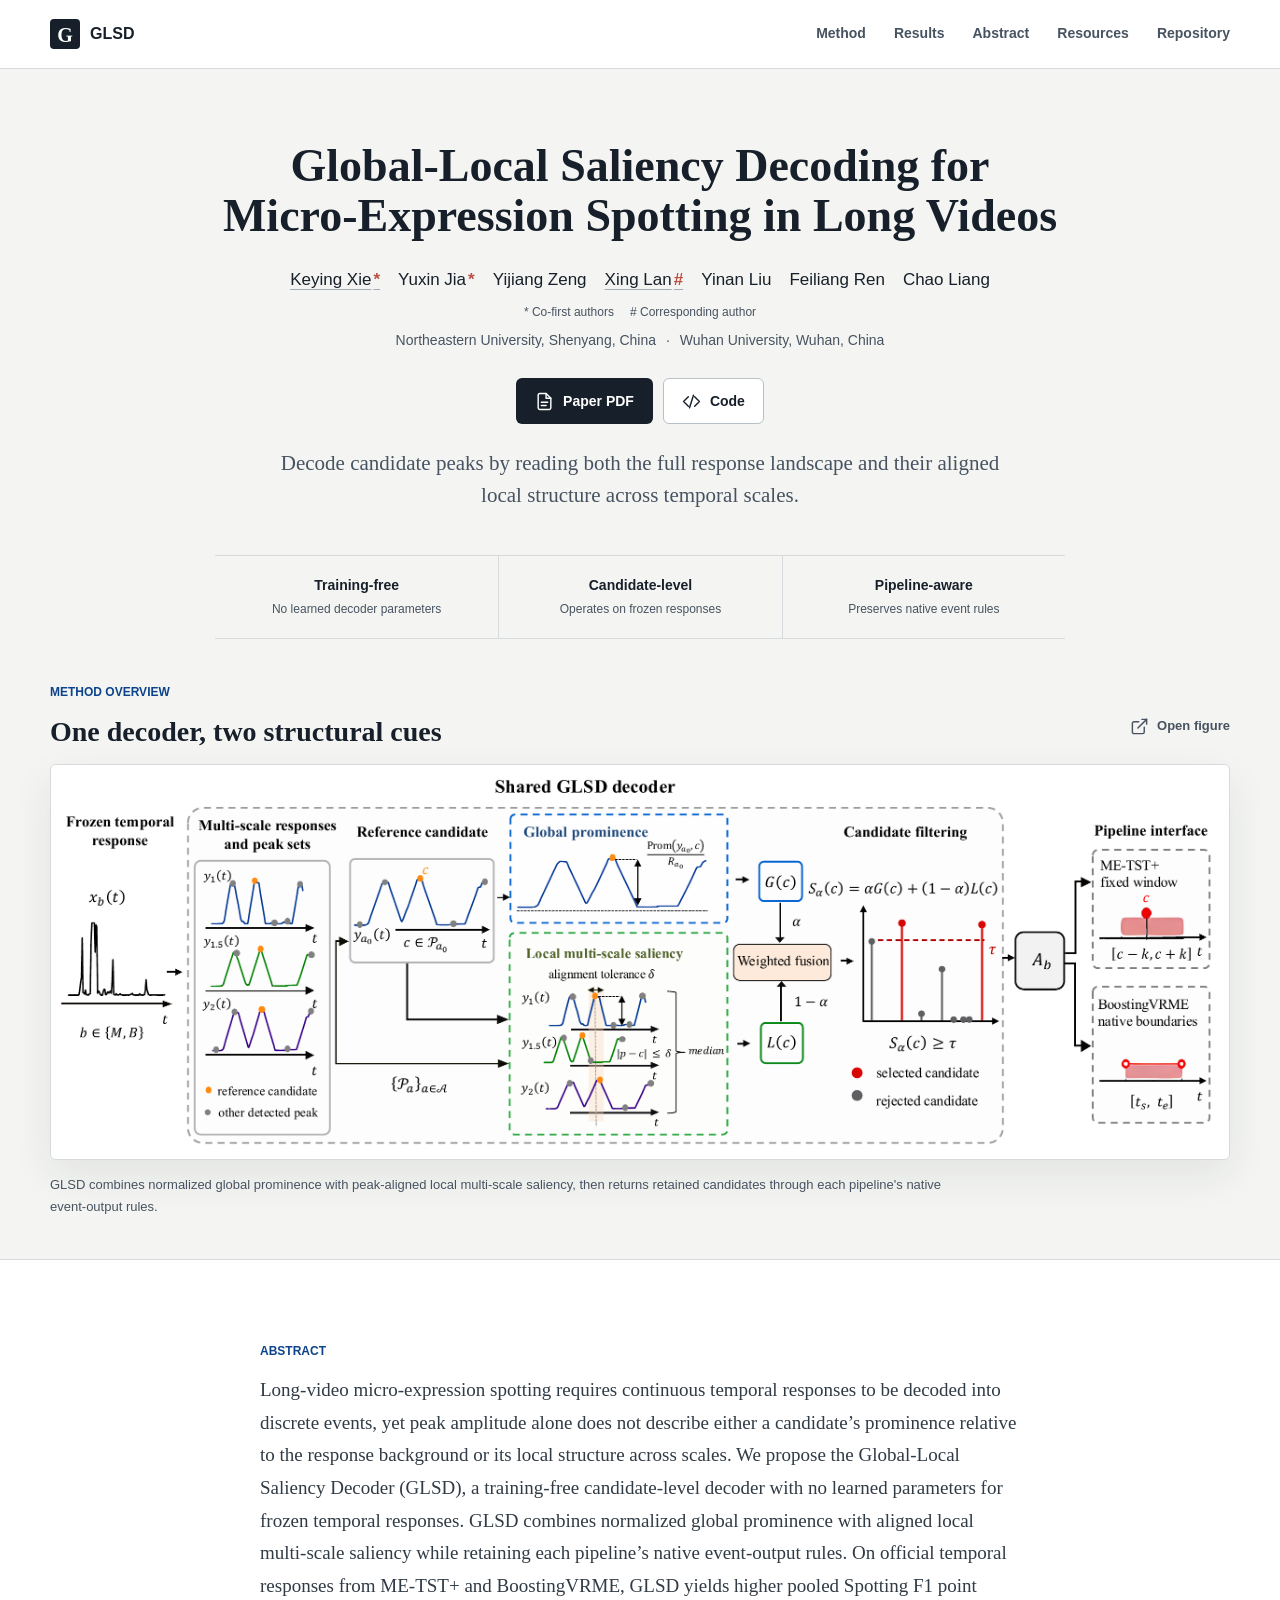
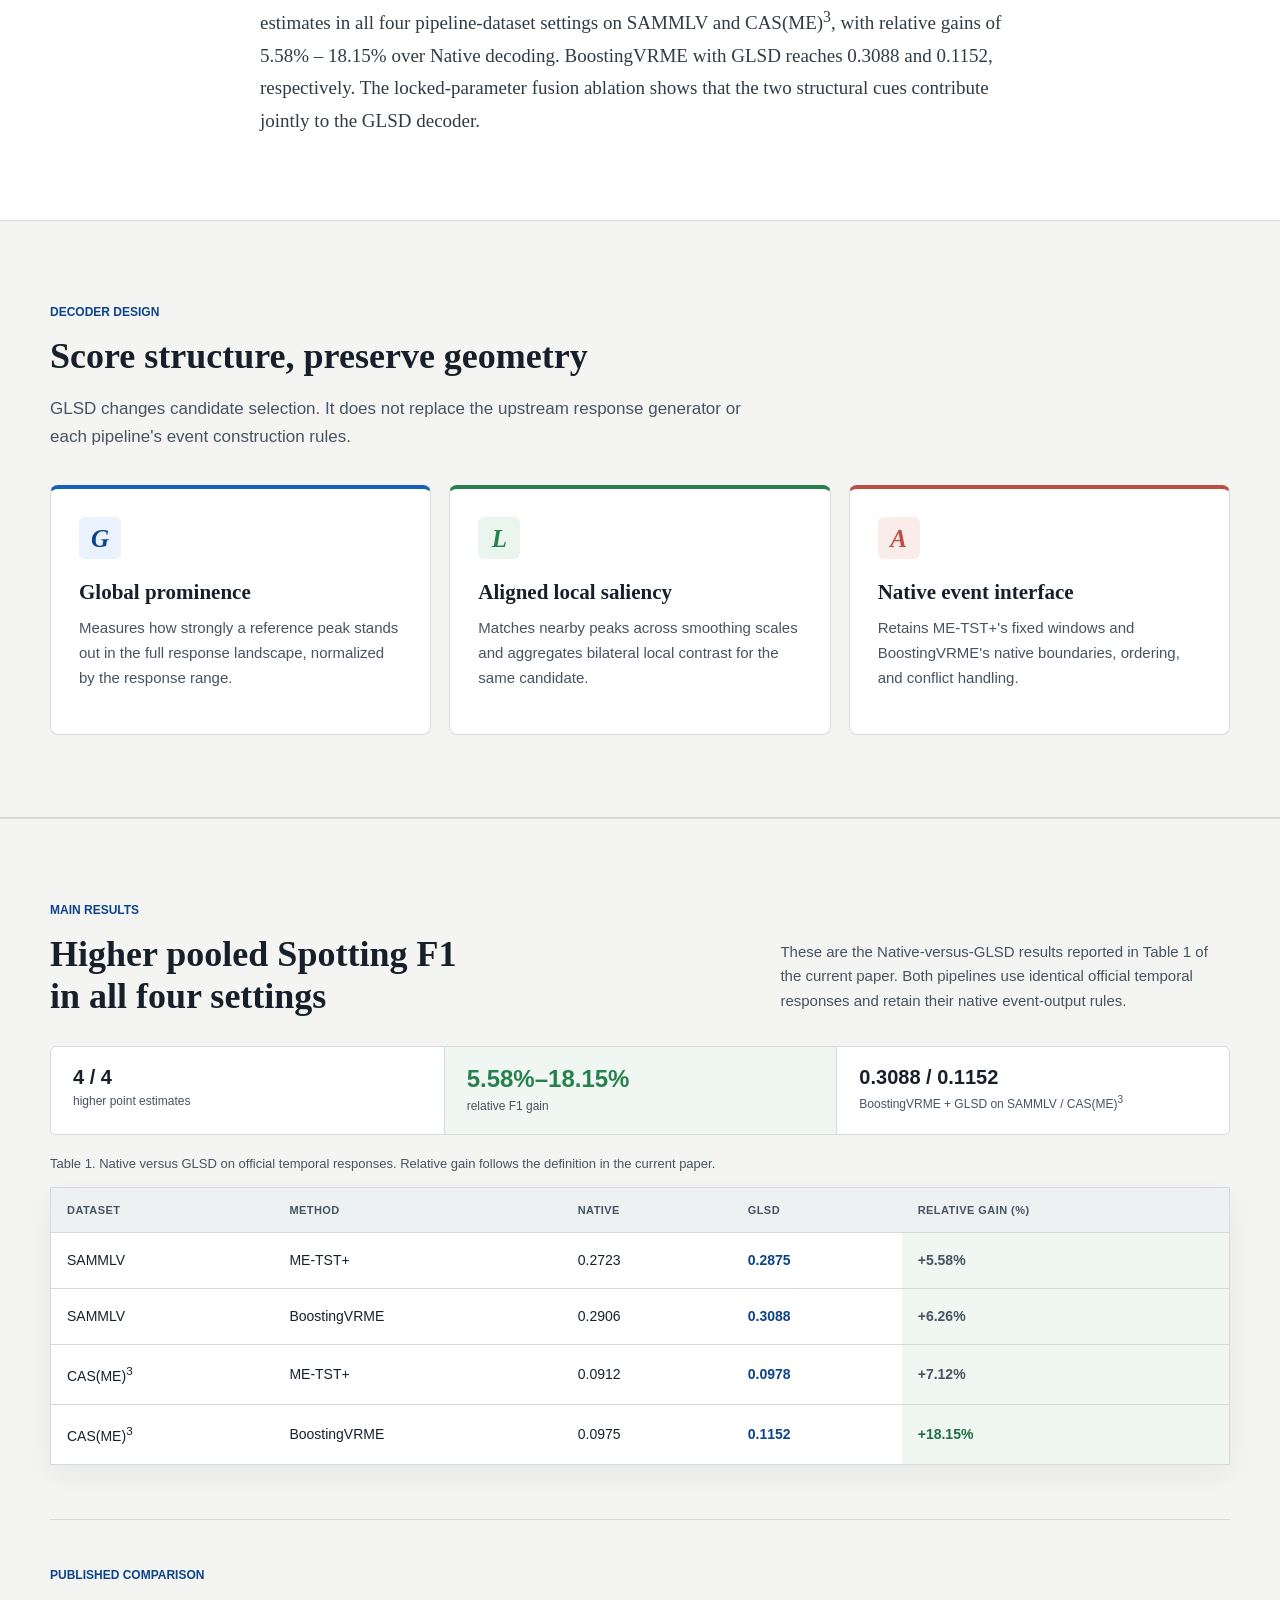
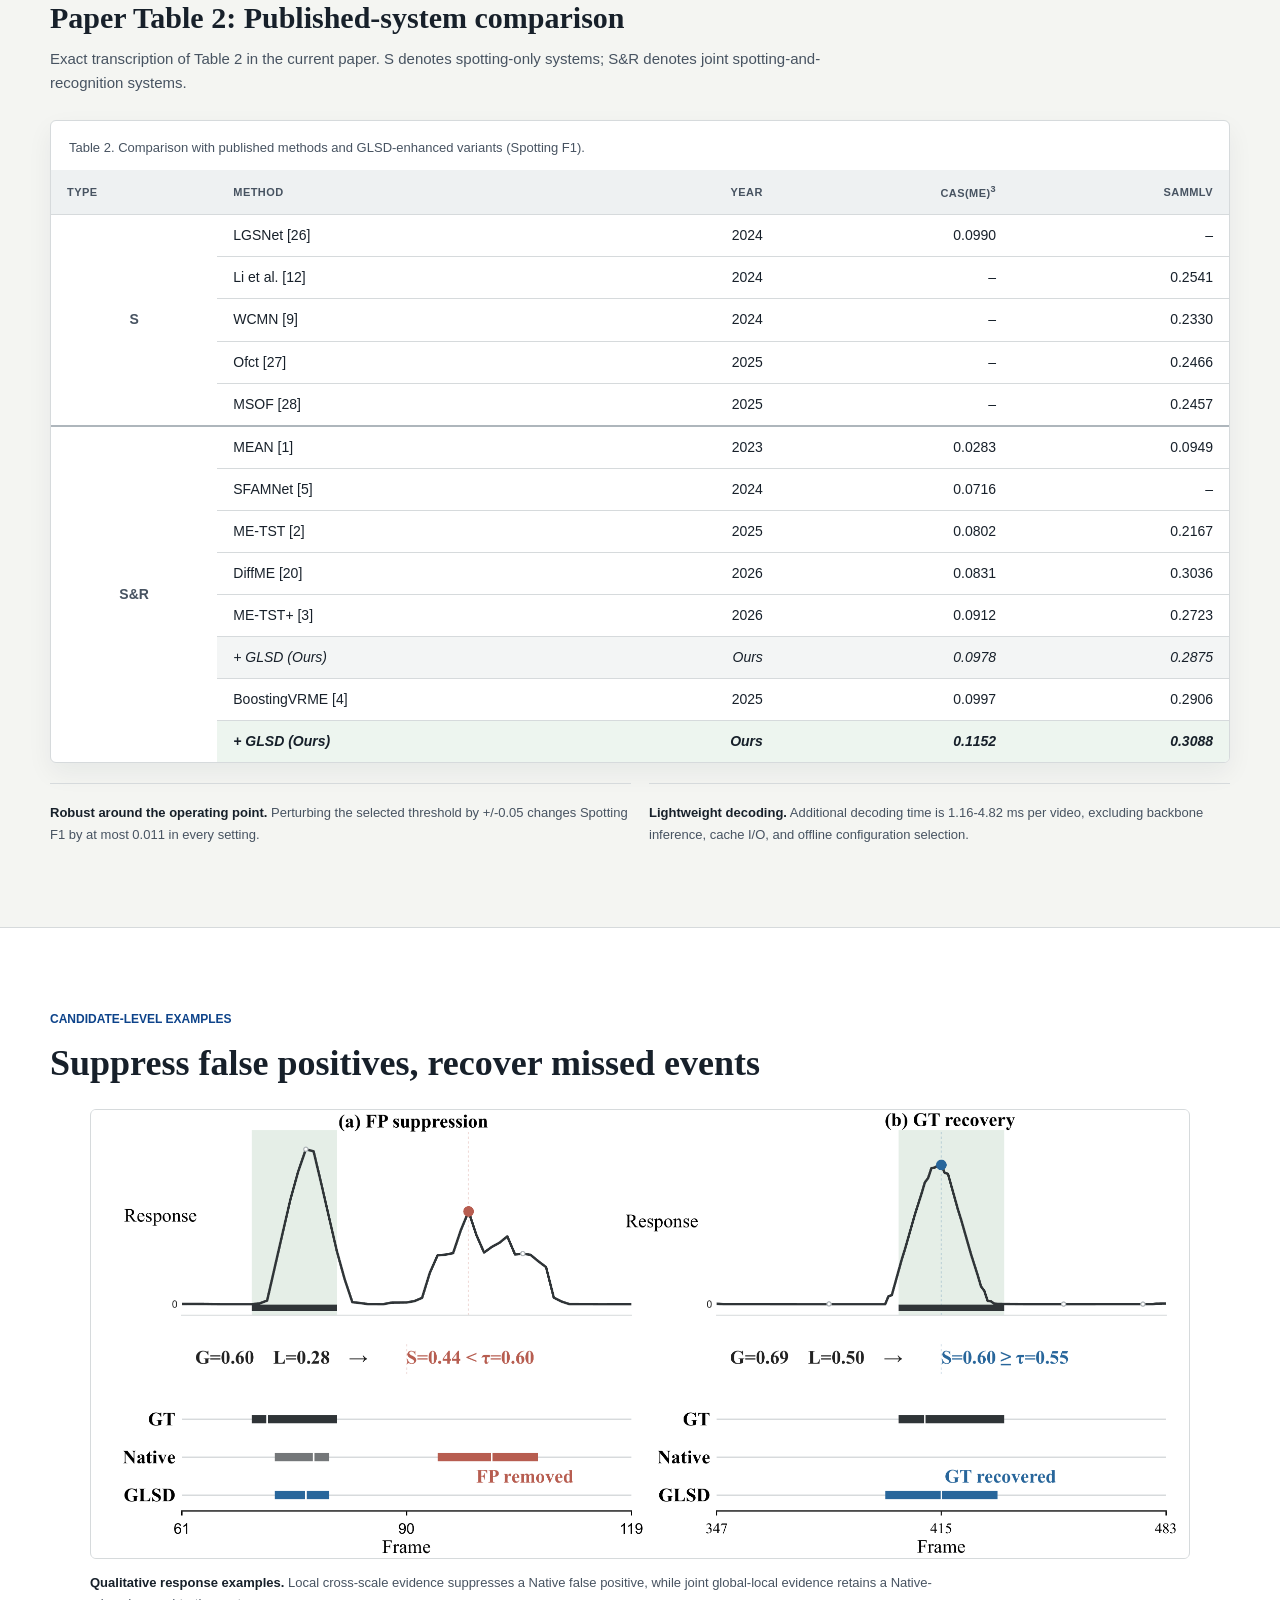
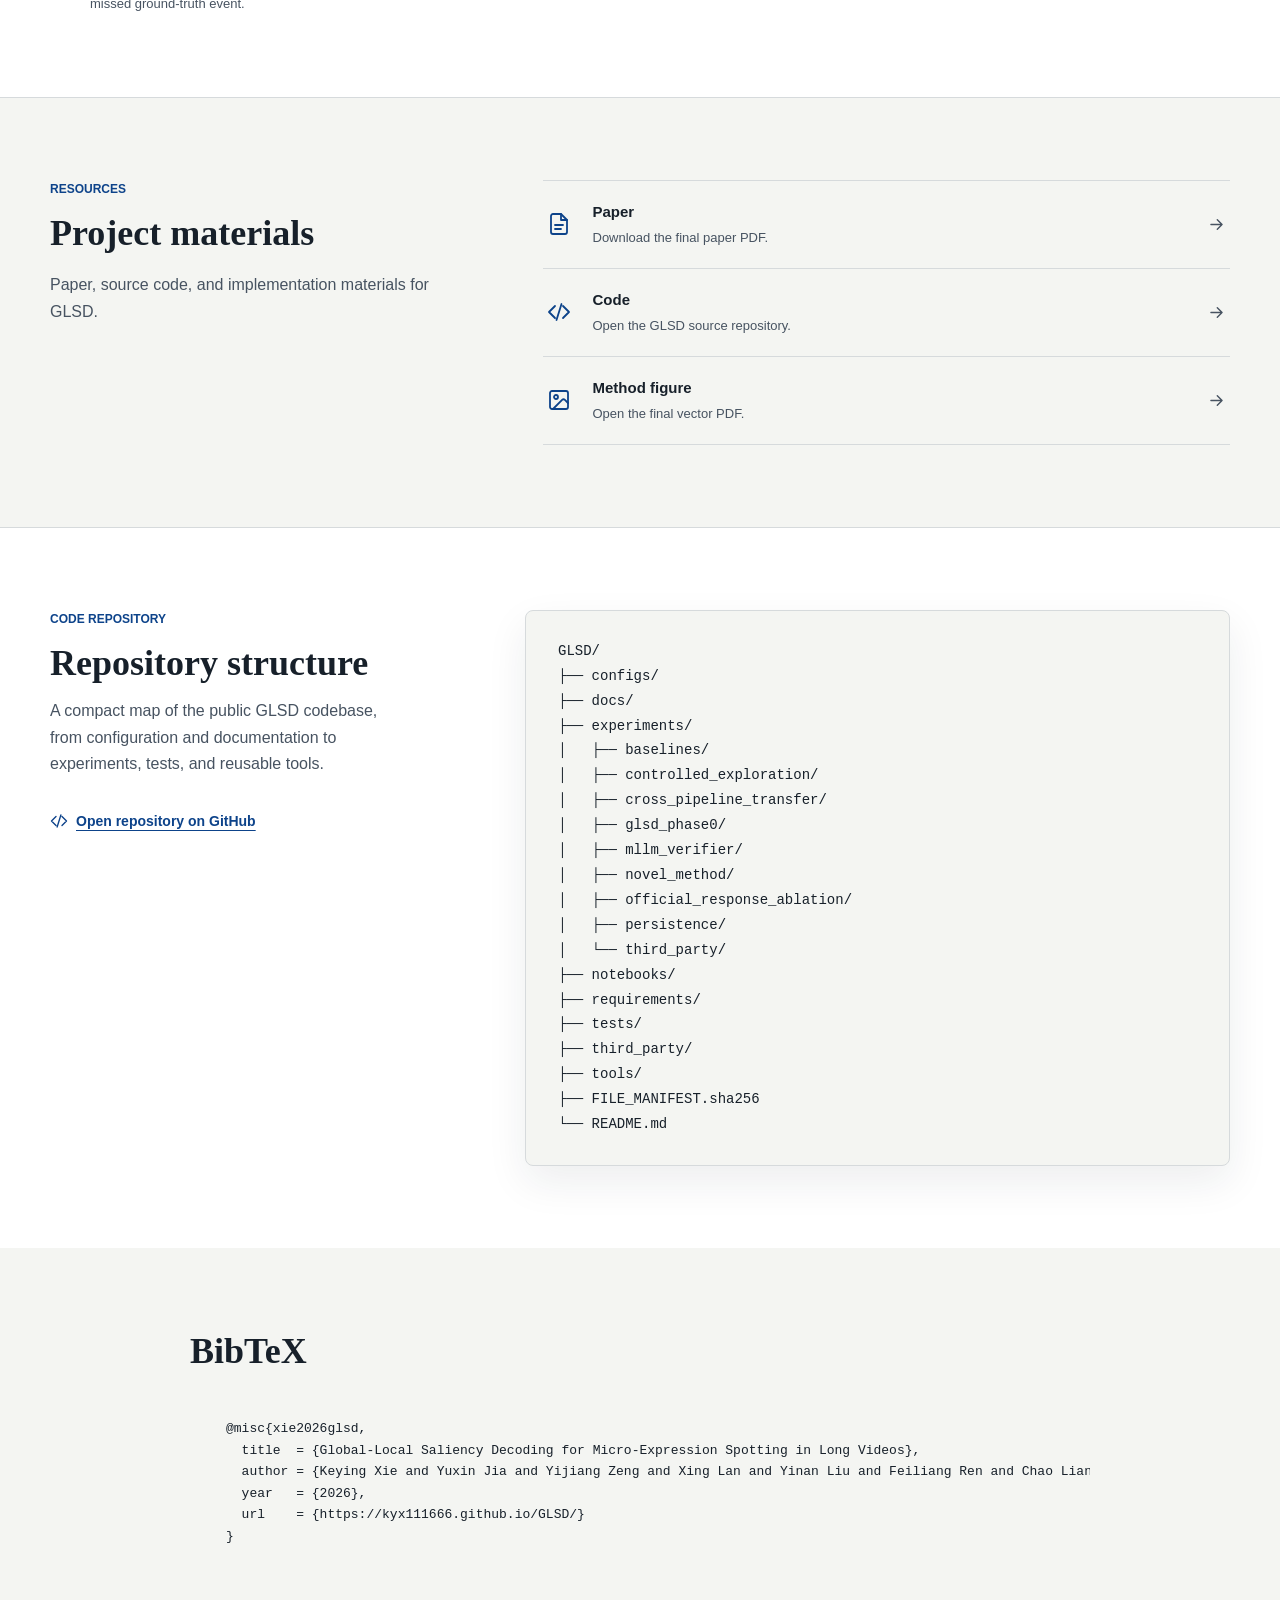
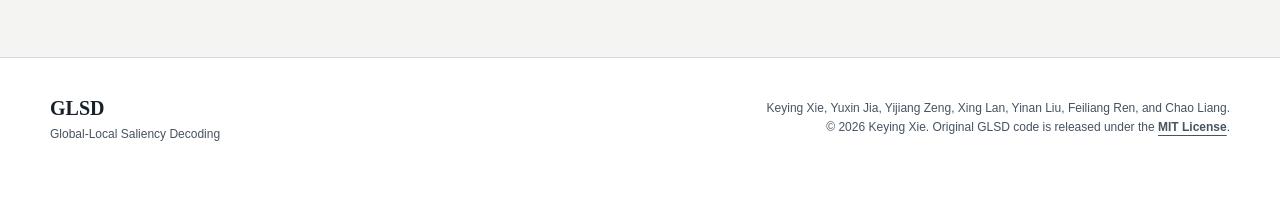
==== commit c1e7690f: "Add GLSD license notice to homepage" ====
--- a/GLSD/index.html
+++ b/GLSD/index.html
@@ -14,7 +14,7 @@
   <title>GLSD | Global-Local Saliency Decoding</title>
   <link rel="canonical" href="https://kyx111666.github.io/GLSD/">
   <link rel="icon" href="assets/favicon.svg" type="image/svg+xml">
-  <link rel="stylesheet" href="assets/style.css">
+  <link rel="stylesheet" href="assets/style.css?v=20260928-2">
 </head>
 <body>
   <a class="skip-link" href="#main">Skip to main content</a>
@@ -130,7 +130,7 @@
         <div class="results-heading">
           <div>
             <p class="section-label">Main results</p>
-            <h2 id="results-title">Higher pooled Spotting F1 in all four settings</h2>
+            <h2 id="results-title">Higher pooled Spotting F1<br class="desktop-break"> in all four settings</h2>
           </div>
           <p>These are the Native-versus-GLSD results reported in Table 1 of the current paper. Both pipelines use identical official temporal responses and retain their native event-output rules.</p>
         </div>
@@ -331,7 +331,10 @@
   <footer class="footer">
     <div class="shell footer-inner">
       <div><strong>GLSD</strong><span>Global-Local Saliency Decoding</span></div>
-      <p>Keying Xie, Yuxin Jia, Yijiang Zeng, Xing Lan, Yinan Liu, Feiliang Ren, and Chao Liang.</p>
+      <p>Keying Xie, Yuxin Jia, Yijiang Zeng, Xing Lan, Yinan Liu, Feiliang Ren, and Chao Liang.<br>
+        © 2026 Keying Xie. Original GLSD code is released under the
+        <a href="https://github.com/kyx111666/GLSD/blob/main/LICENSE" target="_blank" rel="noopener">MIT License</a>.
+      </p>
     </div>
   </footer>
 </body>
--- a/GLSD/assets/style.css
+++ b/GLSD/assets/style.css
@@ -557,8 +557,8 @@
 .results-heading {
   margin-bottom: 28px;
   display: grid;
-  grid-template-columns: minmax(0, 1.45fr) minmax(280px, 0.55fr);
-  gap: 48px;
+  grid-template-columns: minmax(0, 1.2fr) minmax(380px, 0.8fr);
+  gap: 56px;
   align-items: end;
 }
 
@@ -1267,6 +1267,11 @@
   text-align: right;
 }
 
+.footer-inner a {
+  color: var(--accent);
+  font-weight: 700;
+}
+
 @media (max-width: 940px) {
   h1 {
     font-size: 42px;
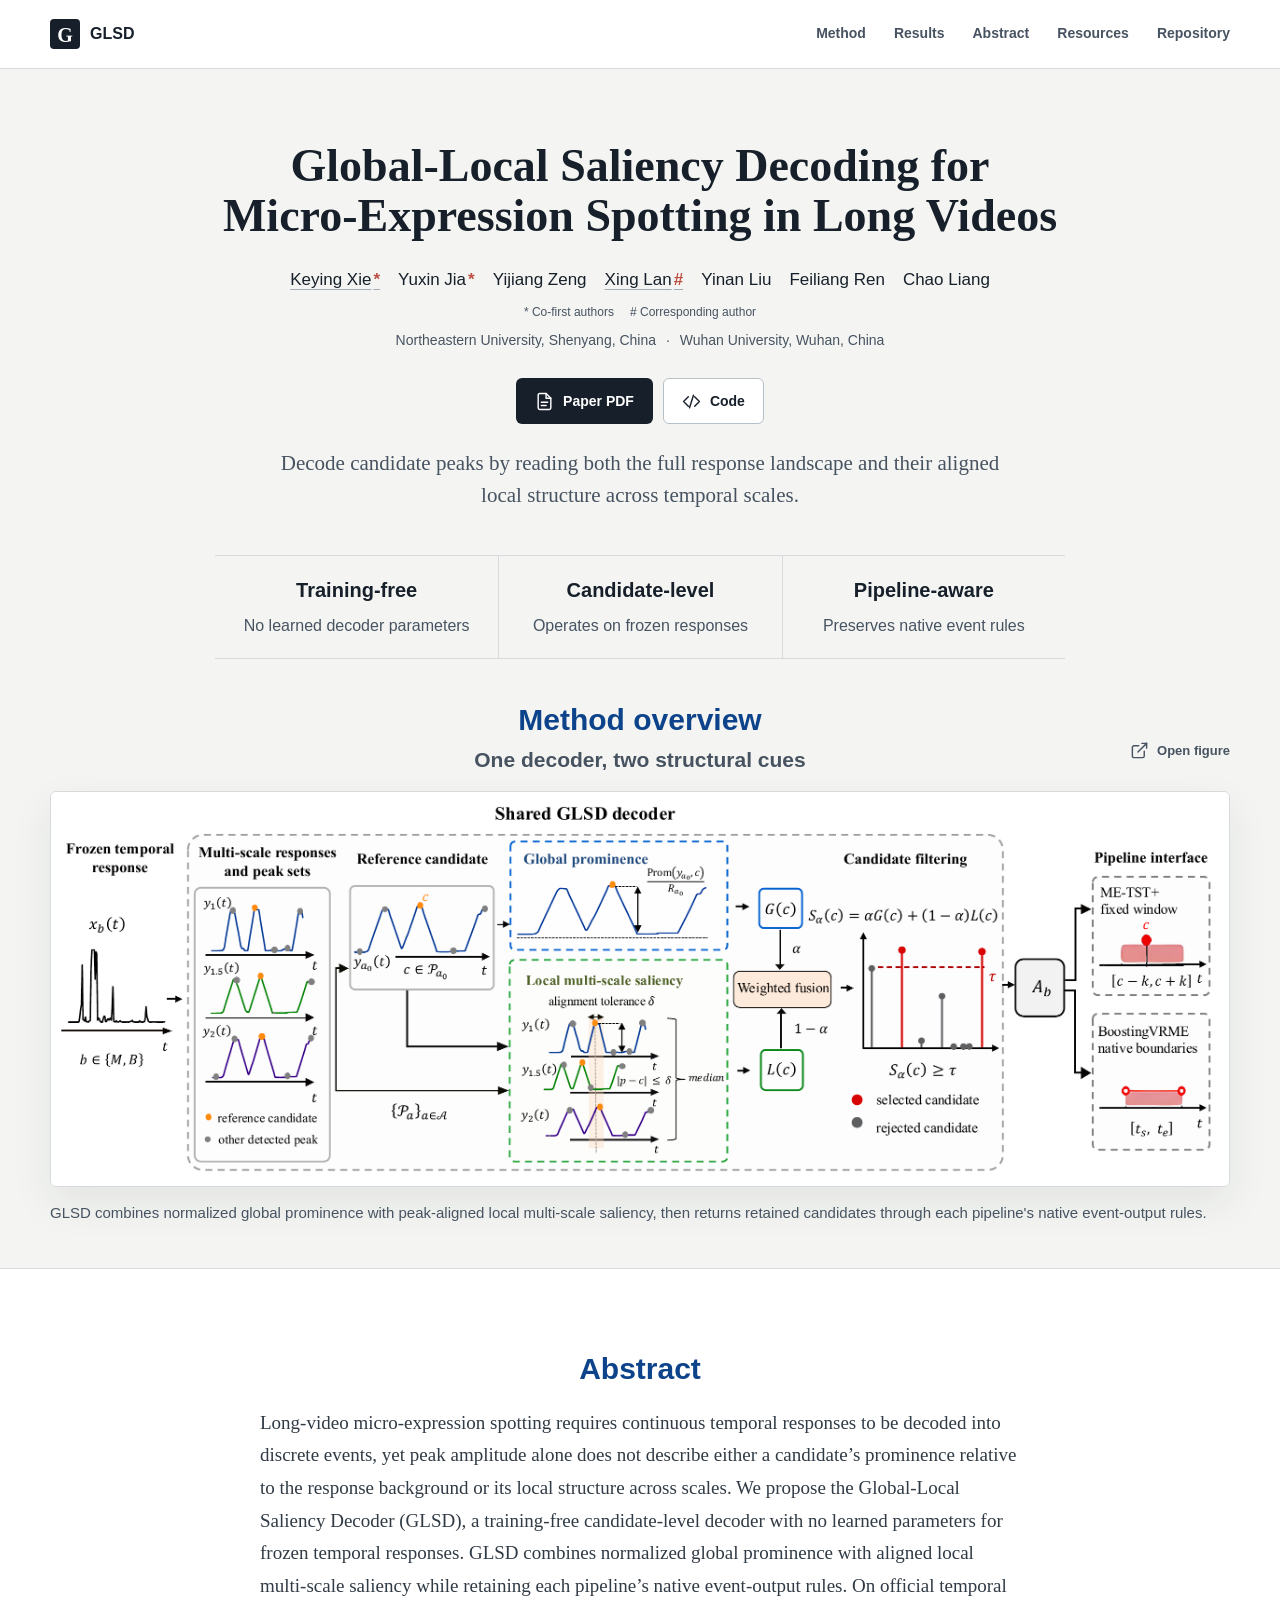
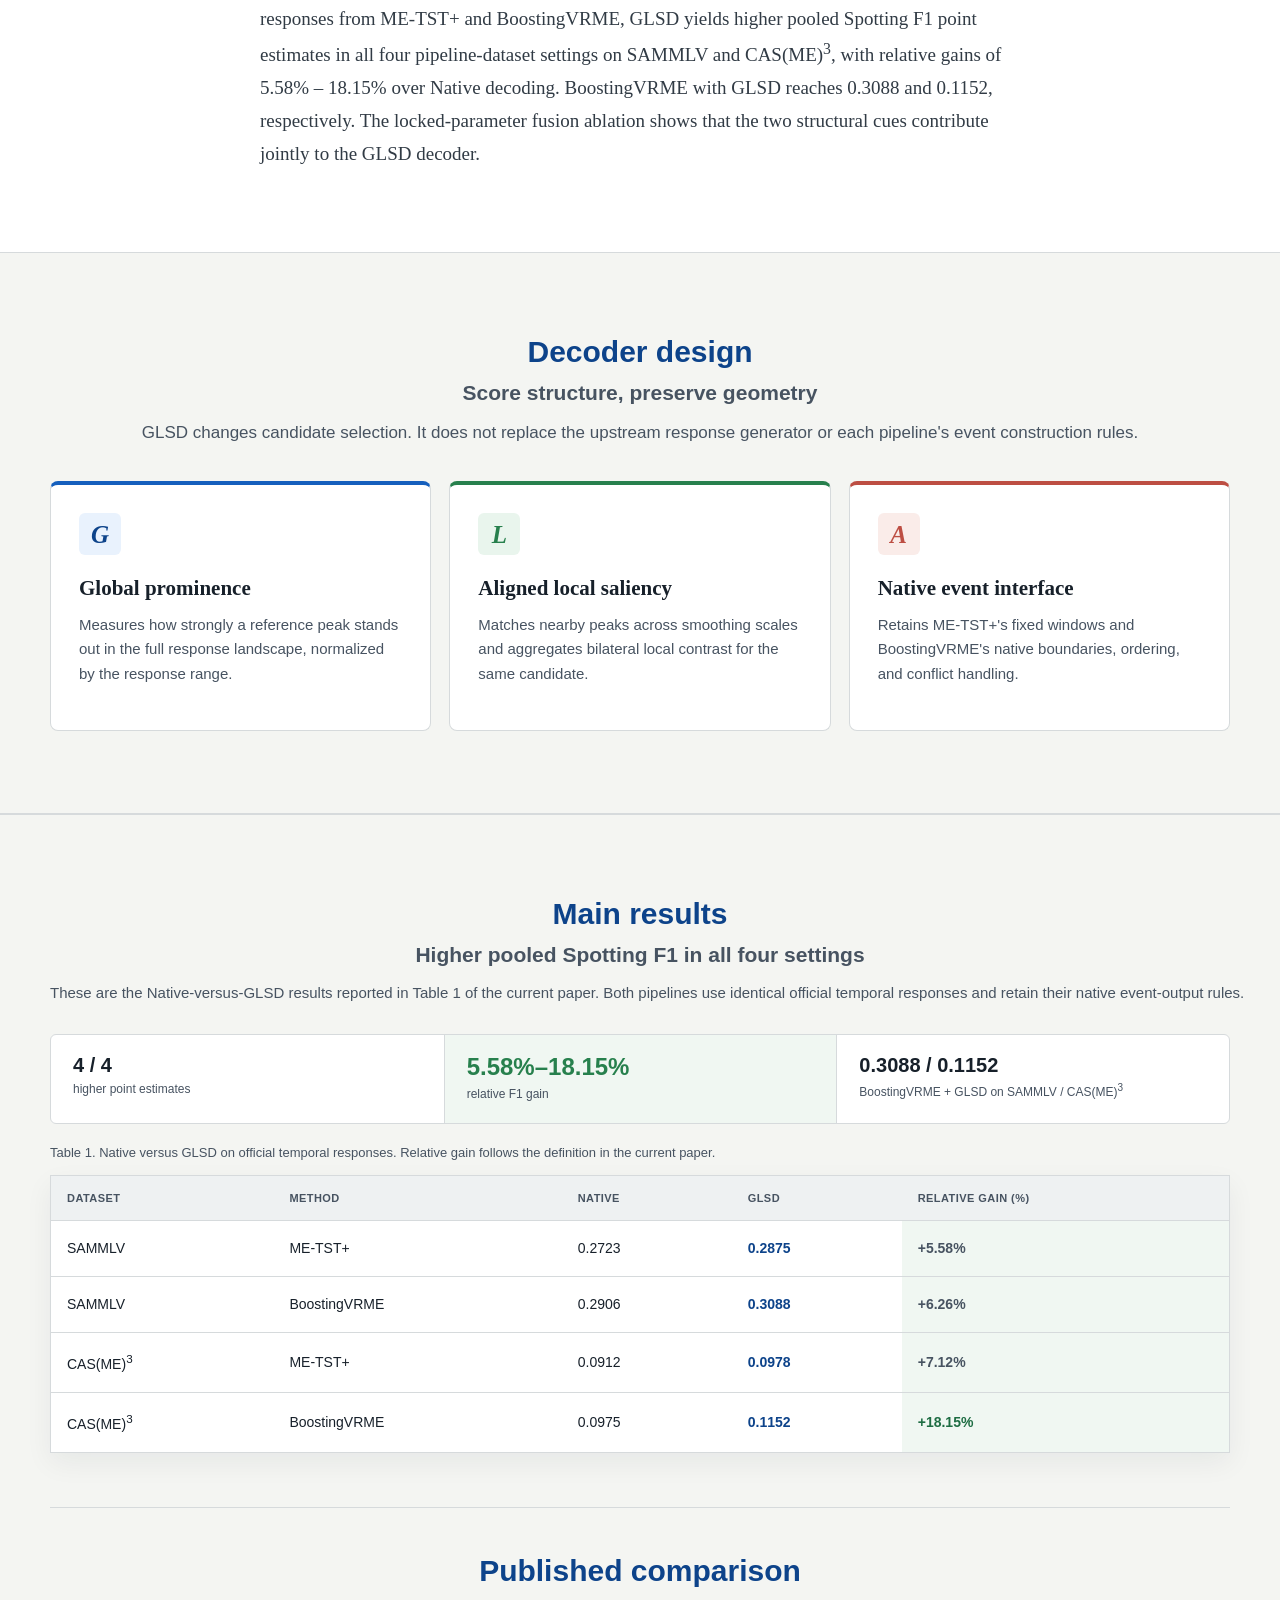
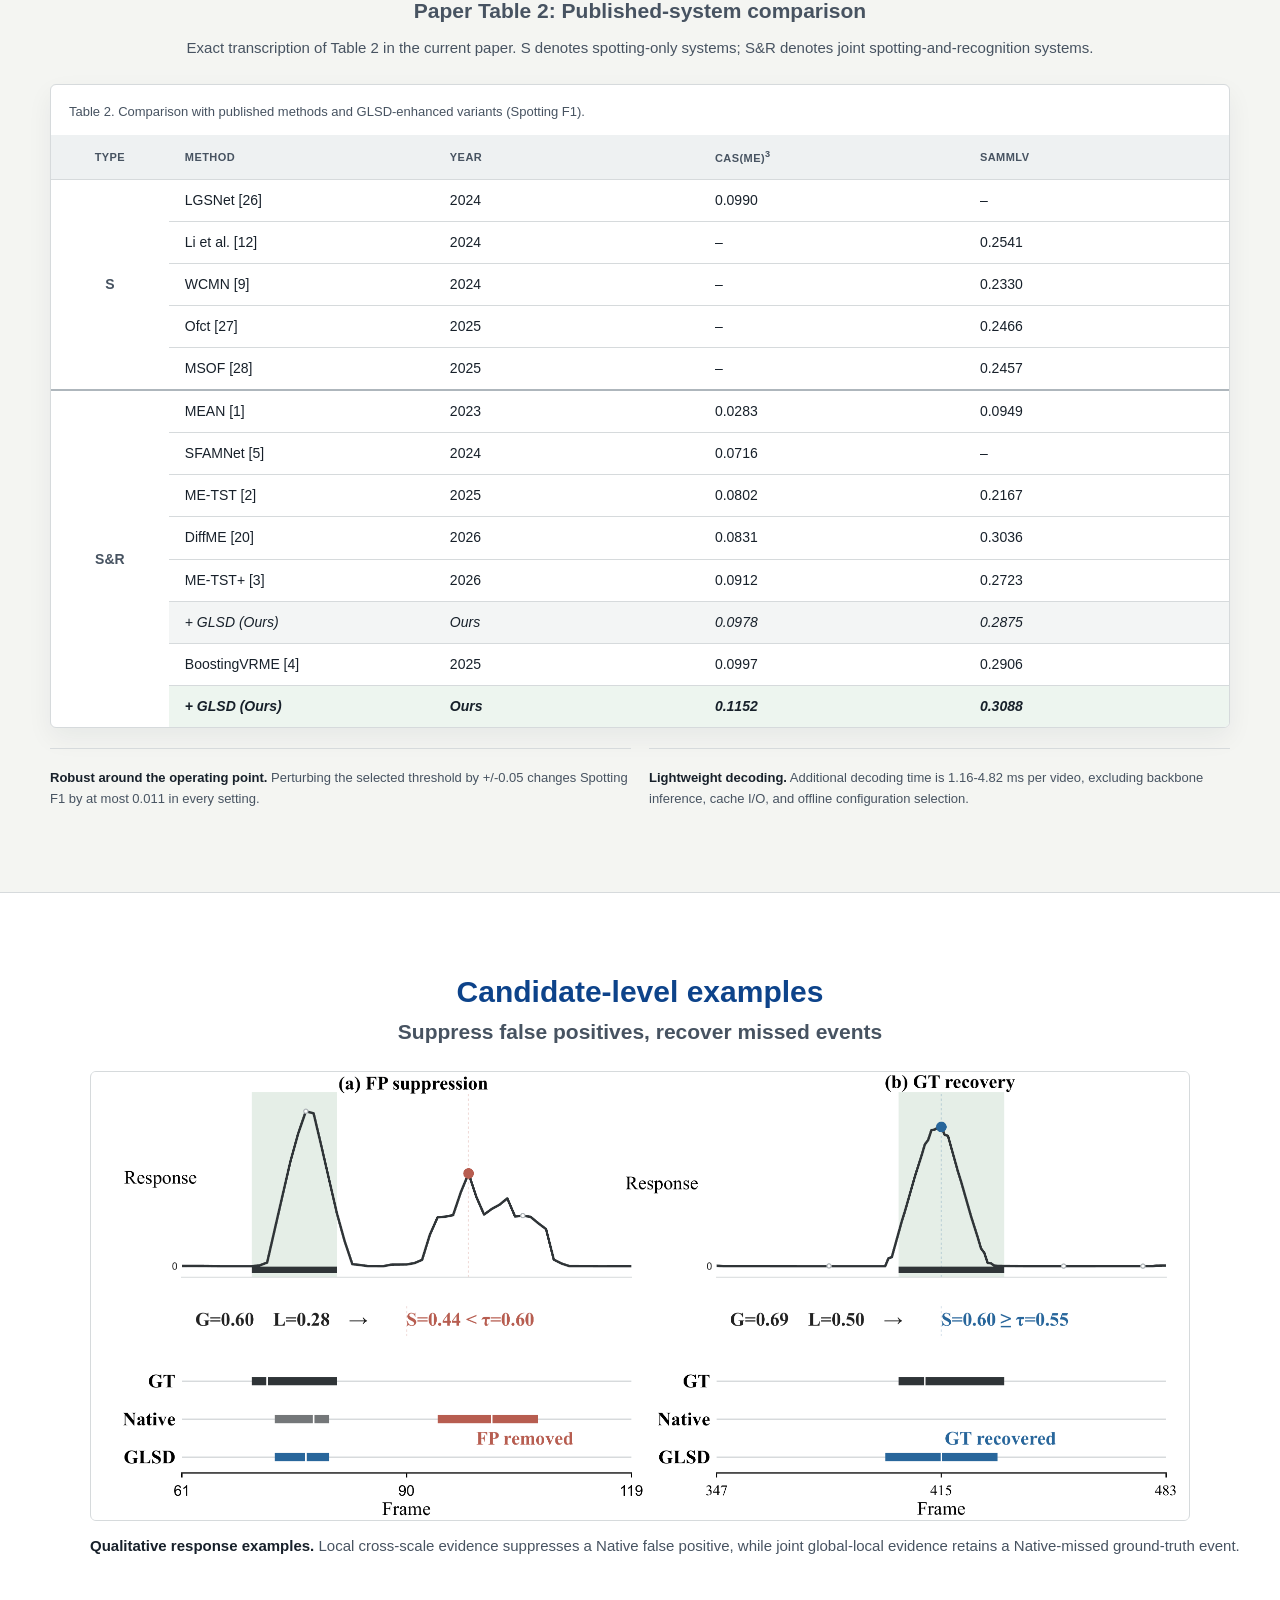
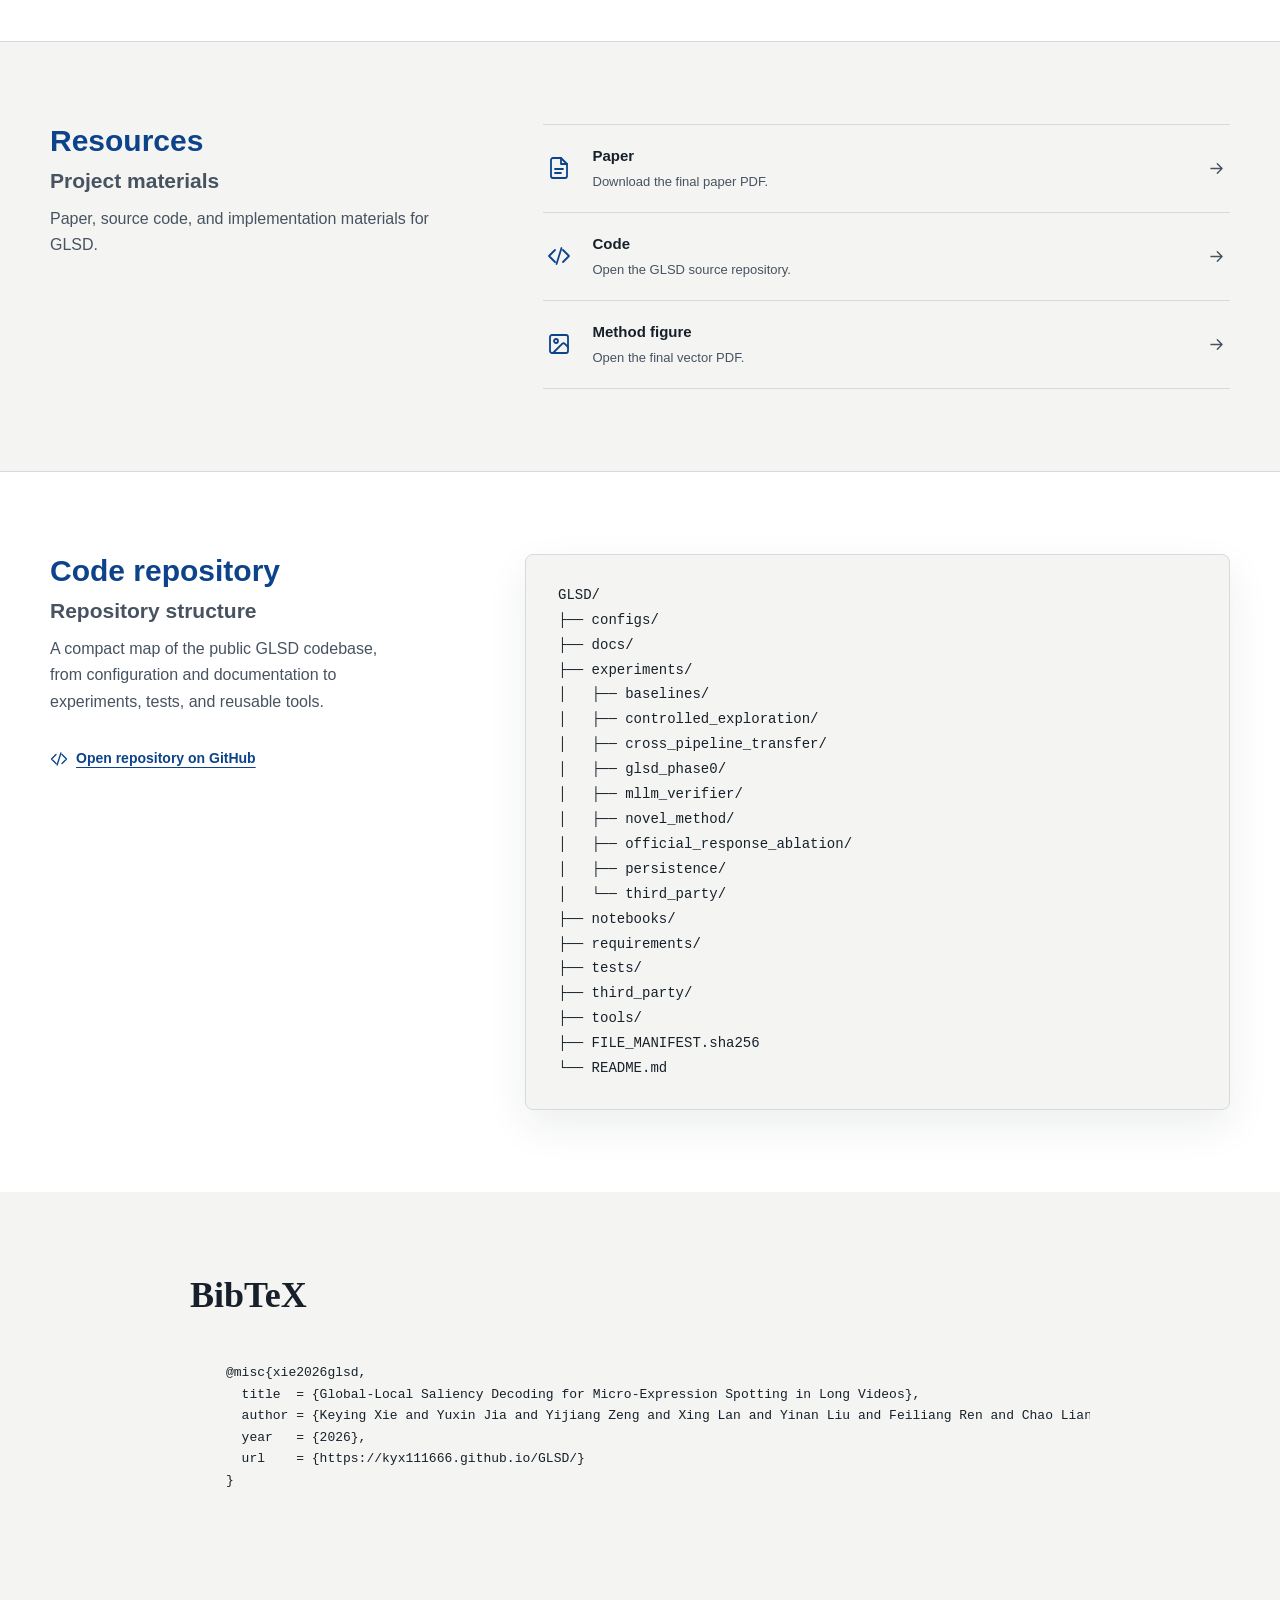
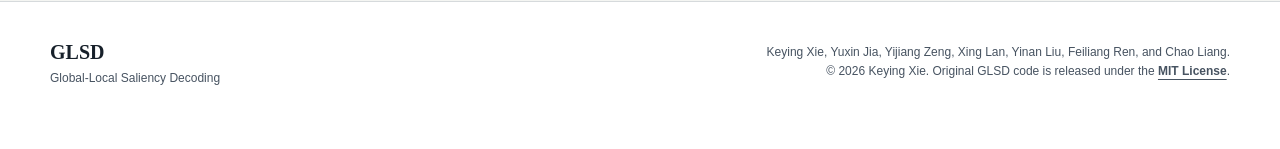
==== commit 338e5035: "Refine GLSD homepage typography and tables" ====
--- a/GLSD/index.html
+++ b/GLSD/index.html
@@ -14,7 +14,7 @@
   <title>GLSD | Global-Local Saliency Decoding</title>
   <link rel="canonical" href="https://kyx111666.github.io/GLSD/">
   <link rel="icon" href="assets/favicon.svg" type="image/svg+xml">
-  <link rel="stylesheet" href="assets/style.css?v=20260928-2">
+  <link rel="stylesheet" href="assets/style.css?v=20260930-4">
 </head>
 <body>
   <a class="skip-link" href="#main">Skip to main content</a>
@@ -130,7 +130,7 @@
         <div class="results-heading">
           <div>
             <p class="section-label">Main results</p>
-            <h2 id="results-title">Higher pooled Spotting F1<br class="desktop-break"> in all four settings</h2>
+            <h2 id="results-title">Higher pooled Spotting F1 in all four settings</h2>
           </div>
           <p>These are the Native-versus-GLSD results reported in Table 1 of the current paper. Both pipelines use identical official temporal responses and retain their native event-output rules.</p>
         </div>
@@ -212,6 +212,13 @@
           <div class="paper-comparison-wrap">
             <table class="paper-comparison-table">
               <caption>Table 2. Comparison with published methods and GLSD-enhanced variants (Spotting F1).</caption>
+              <colgroup>
+                <col class="comparison-col-type">
+                <col class="comparison-col-method">
+                <col class="comparison-col-year">
+                <col class="comparison-col-score">
+                <col class="comparison-col-score">
+              </colgroup>
               <thead><tr><th>Type</th><th>Method</th><th>Year</th><th>CAS(ME)<sup>3</sup></th><th>SAMMLV</th></tr></thead>
               <tbody>
                 <tr><td rowspan="5" class="system-type">S</td><td class="method-name">LGSNet [26]</td><td>2024</td><td>0.0990</td><td>&ndash;</td></tr>
--- a/GLSD/assets/style.css
+++ b/GLSD/assets/style.css
@@ -220,14 +220,23 @@
   gap: 10px;
 }
 
-.kicker,
-.section-label {
+.kicker {
   margin-bottom: 12px;
   color: var(--blue-dark);
   font-size: 12px;
   font-weight: 800;
   letter-spacing: 0;
   text-transform: uppercase;
+}
+
+.section-label {
+  margin-bottom: 8px;
+  color: var(--blue-dark);
+  font-size: 30px;
+  font-weight: 700;
+  line-height: 1.15;
+  letter-spacing: 0;
+  text-transform: none;
 }
 
 .project-mark {
@@ -375,14 +384,14 @@
 }
 
 .hero-facts strong {
-  margin-bottom: 3px;
-  color: var(--ink);
-  font-size: 14px;
+  margin-bottom: 6px;
+  color: var(--ink);
+  font-size: 20px;
 }
 
 .hero-facts span {
   color: var(--ink-soft);
-  font-size: 12px;
+  font-size: 16px;
 }
 
 .figure-wrap {
@@ -431,10 +440,10 @@
 }
 
 .figure-caption {
-  max-width: 900px;
+  max-width: none;
   margin: 14px 0 0;
   color: var(--ink-soft);
-  font-size: 13px;
+  font-size: 15px;
 }
 
 .section {
@@ -448,8 +457,9 @@
 
 .abstract-section h2 {
   max-width: none;
+  margin-bottom: 20px;
   font-family: "Avenir Next", Avenir, "Helvetica Neue", Arial, sans-serif;
-  line-height: 1.65;
+  line-height: 1.2;
 }
 
 .abstract-section p:not(.section-label) {
@@ -470,12 +480,19 @@
 }
 
 .section-heading {
-  max-width: 780px;
+  max-width: none;
   margin-bottom: 34px;
 }
 
+.section-heading h2,
+.results-heading h2,
+.resources-layout h2,
+.repository-heading h2 {
+  font-size: 28px;
+}
+
 .section-heading > p:last-child {
-  max-width: 700px;
+  max-width: none;
   margin-bottom: 0;
   color: var(--ink-soft);
   font-size: 17px;
@@ -556,19 +573,16 @@
 
 .results-heading {
   margin-bottom: 28px;
-  display: grid;
-  grid-template-columns: minmax(0, 1.2fr) minmax(380px, 0.8fr);
-  gap: 56px;
-  align-items: end;
+  display: block;
 }
 
 .results-heading h2 {
   max-width: none;
+  margin-bottom: 12px;
+}
+
+.results-heading > p {
   margin-bottom: 0;
-}
-
-.results-heading > p {
-  margin-bottom: 4px;
   color: #bdc5cc;
   font-size: 15px;
 }
@@ -938,10 +952,10 @@
 }
 
 .qualitative-figure figcaption {
-  max-width: 850px;
+  max-width: none;
   margin-top: 13px;
   color: var(--ink-soft);
-  font-size: 13px;
+  font-size: 15px;
 }
 
 .qualitative-figure figcaption strong {
@@ -1053,13 +1067,13 @@
 }
 
 .published-comparison-heading {
-  max-width: 820px;
+  max-width: none;
   margin-bottom: 24px;
 }
 
 .published-comparison-heading h3 {
   margin-bottom: 10px;
-  font-size: 30px;
+  font-size: 28px;
 }
 
 .published-comparison-heading p:last-child {
@@ -1099,6 +1113,7 @@
 .paper-comparison-table {
   width: 100%;
   min-width: 680px;
+  table-layout: fixed;
   border-collapse: collapse;
   color: var(--ink);
   font-size: 14px;
@@ -1128,13 +1143,29 @@
   border-top: 1px solid var(--line);
 }
 
-.paper-comparison-table th:nth-child(n + 3),
+.paper-comparison-table th,
 .paper-comparison-table td {
-  text-align: right;
-}
-
-.paper-comparison-table .method-name {
   text-align: left;
+}
+
+.paper-comparison-table th:first-child {
+  text-align: center;
+}
+
+.paper-comparison-table .comparison-col-type {
+  width: 10%;
+}
+
+.paper-comparison-table .comparison-col-method {
+  width: 22.5%;
+}
+
+.paper-comparison-table .comparison-col-year {
+  width: 22.5%;
+}
+
+.paper-comparison-table .comparison-col-score {
+  width: 22.5%;
 }
 
 .paper-comparison-table .system-type {
@@ -1142,6 +1173,16 @@
   font-weight: 800;
   text-align: center;
   vertical-align: middle;
+}
+
+@media (min-width: 1100px) {
+  .figure-caption,
+  .section-heading > p:last-child,
+  .results-heading > p,
+  .published-comparison-heading p:last-child,
+  .qualitative-figure figcaption {
+    white-space: nowrap;
+  }
 }
 
 .paper-comparison-table .group-start td {
@@ -1309,6 +1350,18 @@
     width: calc(100% - 32px);
   }
 
+  .section-label {
+    font-size: 26px;
+  }
+
+  .section-heading h2,
+  .results-heading h2,
+  .resources-layout h2,
+  .repository-heading h2,
+  .published-comparison-heading h3 {
+    font-size: 24px;
+  }
+
   .nav {
     min-height: 62px;
   }
@@ -1762,3 +1815,79 @@
     padding-inline: 8px;
   }
 }
+
+/* Clear two-level hierarchy: blue section title, restrained descriptive subtitle. */
+.figure-header {
+  position: relative;
+  justify-content: center;
+}
+
+.figure-header > div {
+  width: 100%;
+  text-align: center;
+}
+
+.figure-header .figure-link {
+  position: absolute;
+  right: 0;
+  bottom: 2px;
+}
+
+.abstract-section .section-label,
+.section-heading,
+.results-heading,
+.published-comparison-heading {
+  text-align: center;
+}
+
+.figure-header h2,
+.section-heading h2,
+.results-section .results-heading h2,
+.published-comparison-heading h3,
+.resources-layout h2,
+.repository-heading h2 {
+  color: var(--ink-soft);
+  font-family: "Avenir Next", Avenir, "Helvetica Neue", Arial, sans-serif;
+  font-size: 21px;
+  font-weight: 600;
+  line-height: 1.4;
+}
+
+.figure-header h2 {
+  margin-bottom: 0;
+}
+
+.section-heading h2,
+.results-section .results-heading h2 {
+  margin-bottom: 12px;
+}
+
+.published-comparison-heading h3,
+.resources-layout h2,
+.repository-heading h2 {
+  margin-bottom: 10px;
+}
+
+@media (max-width: 700px) {
+  .section-label {
+    font-size: 26px;
+  }
+
+  .figure-header {
+    display: block;
+  }
+
+  .figure-header h2,
+  .section-heading h2,
+  .results-section .results-heading h2,
+  .published-comparison-heading h3,
+  .resources-layout h2,
+  .repository-heading h2 {
+    font-size: 19px;
+  }
+
+  .figure-header .figure-link {
+    position: static;
+    margin: 10px auto 0;
+  }
+}
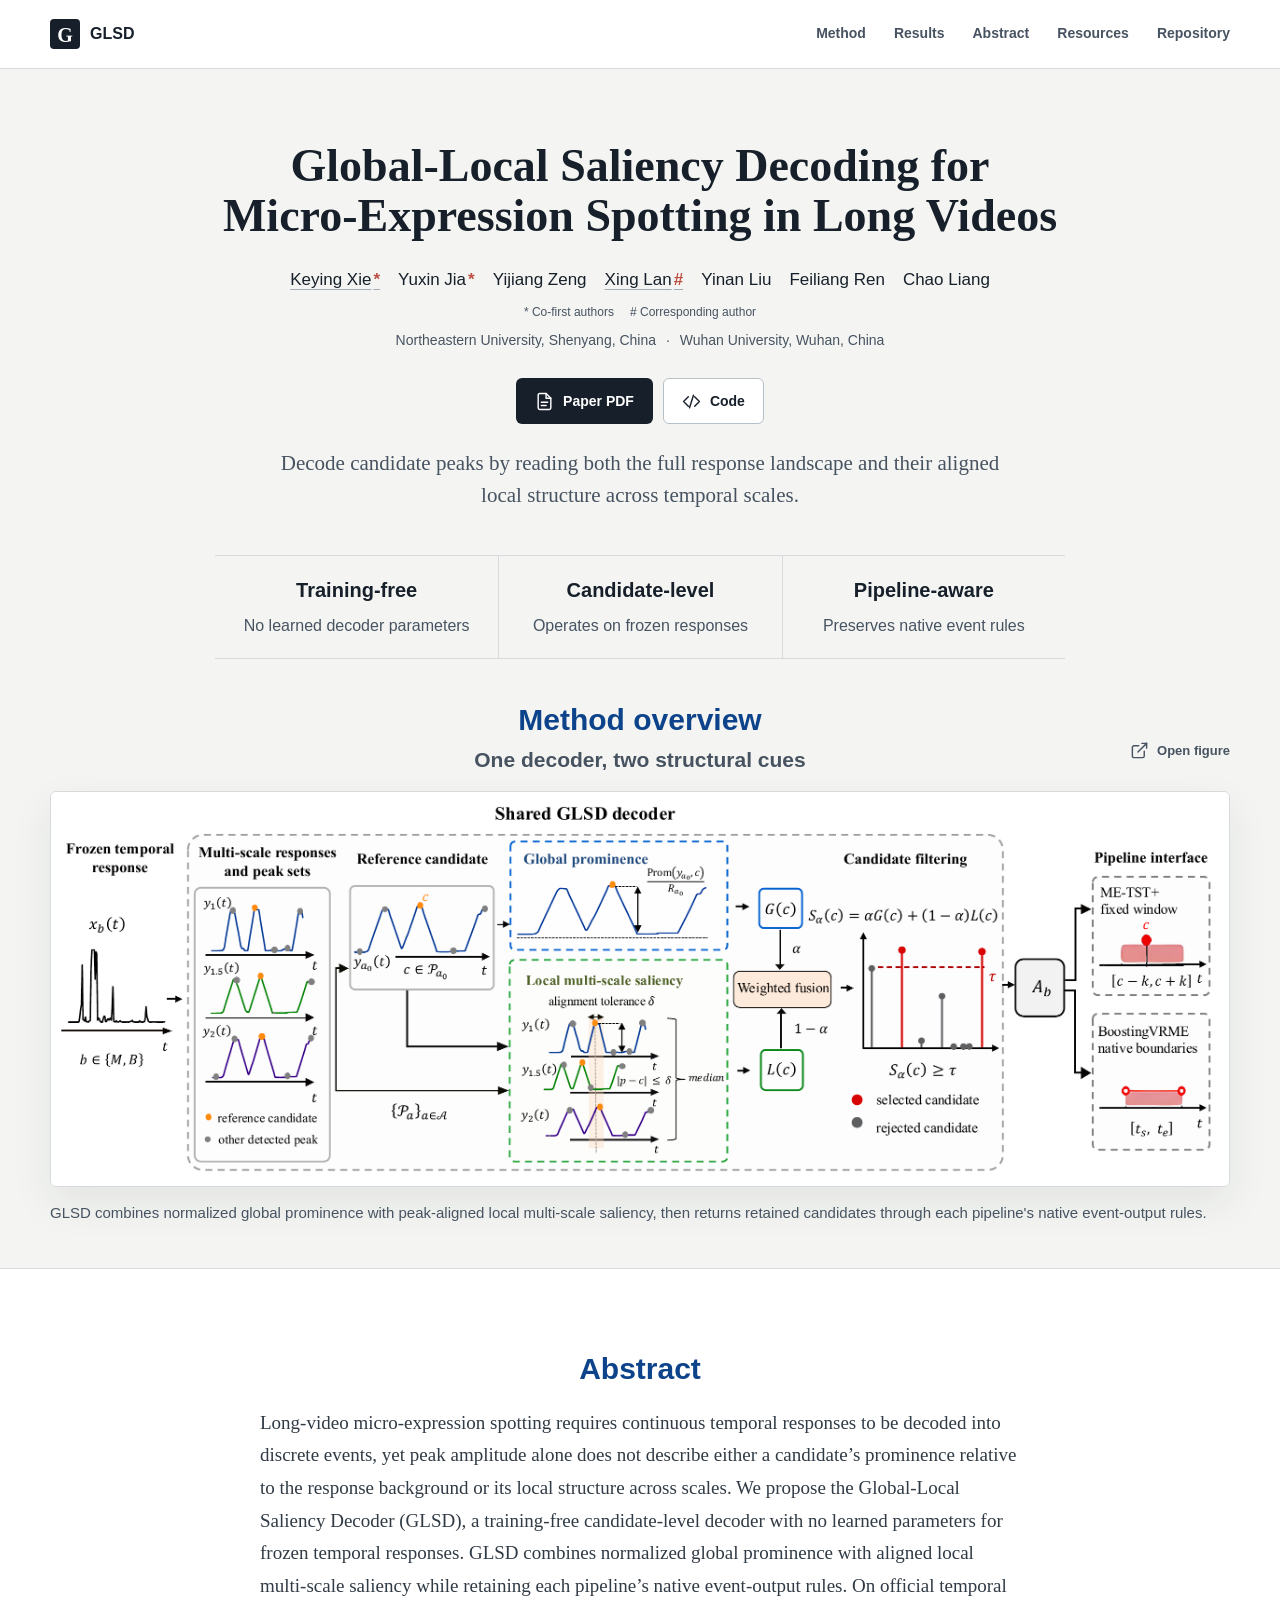
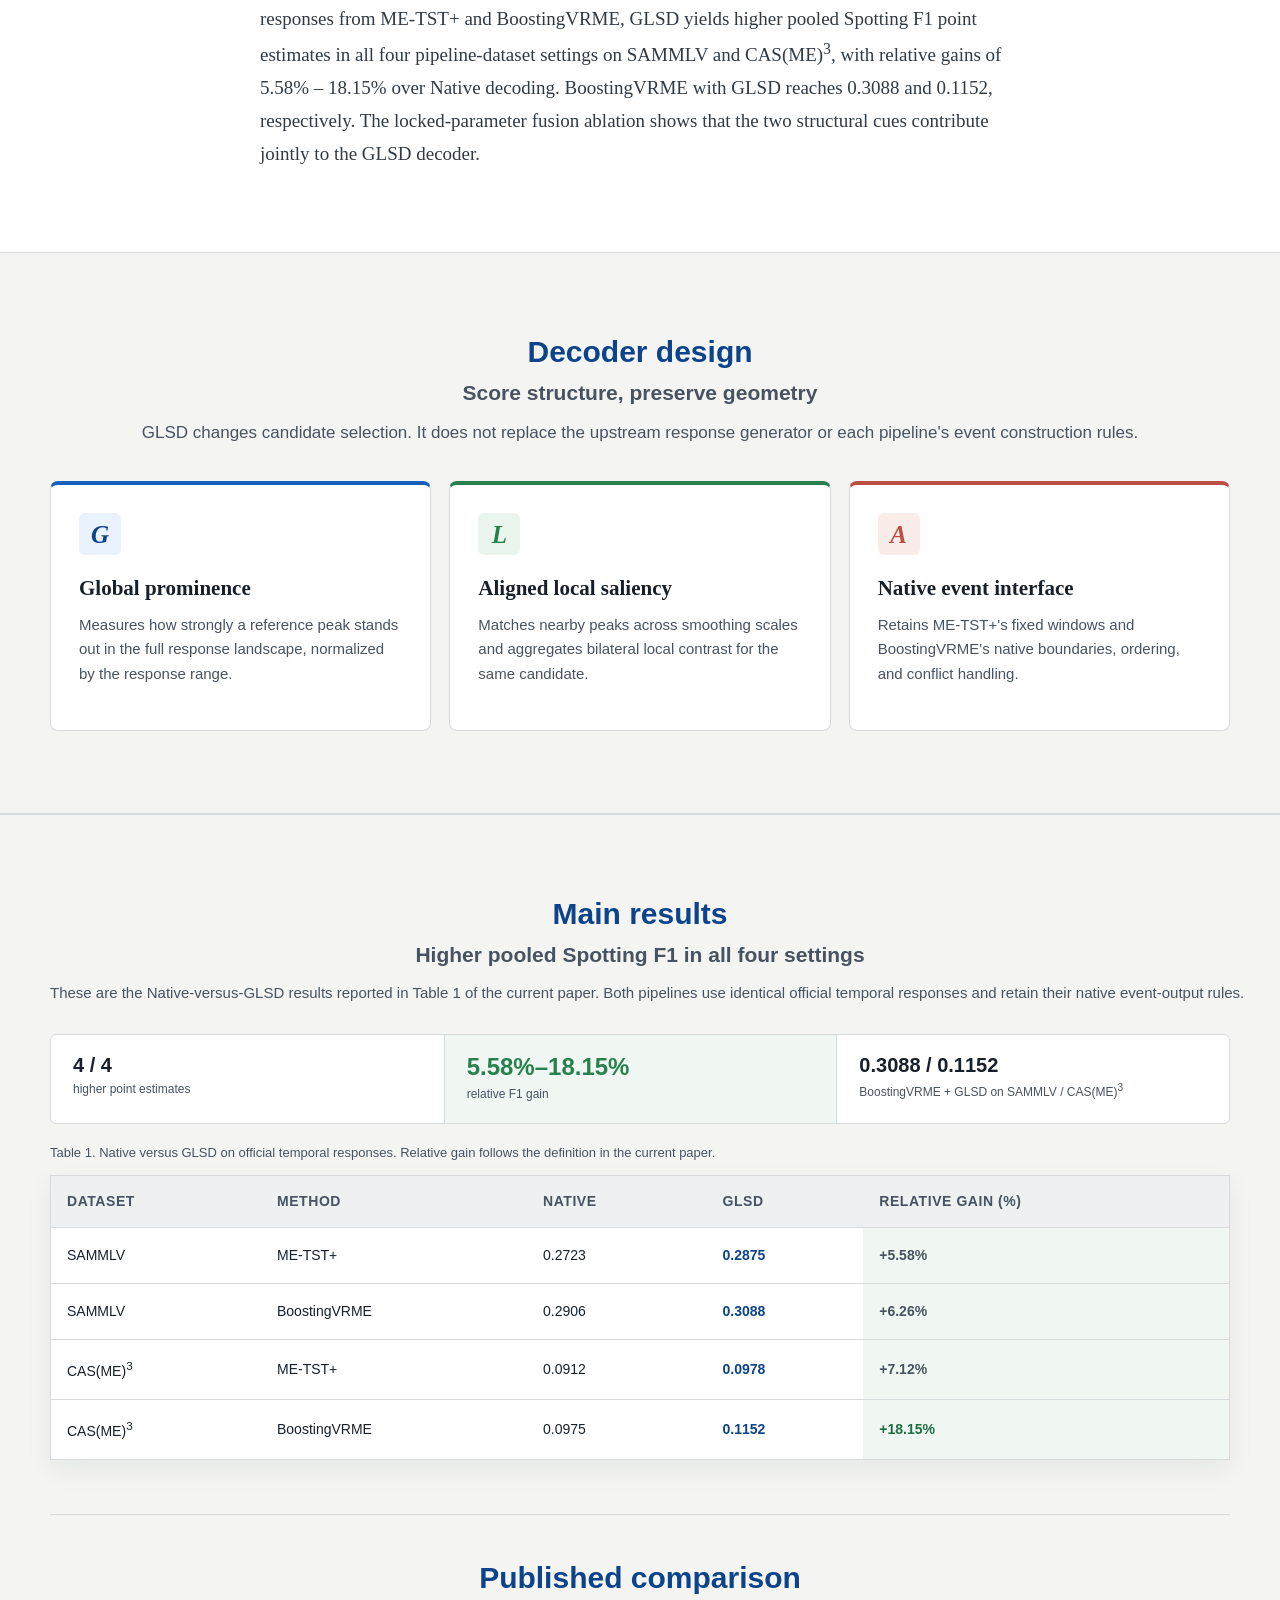
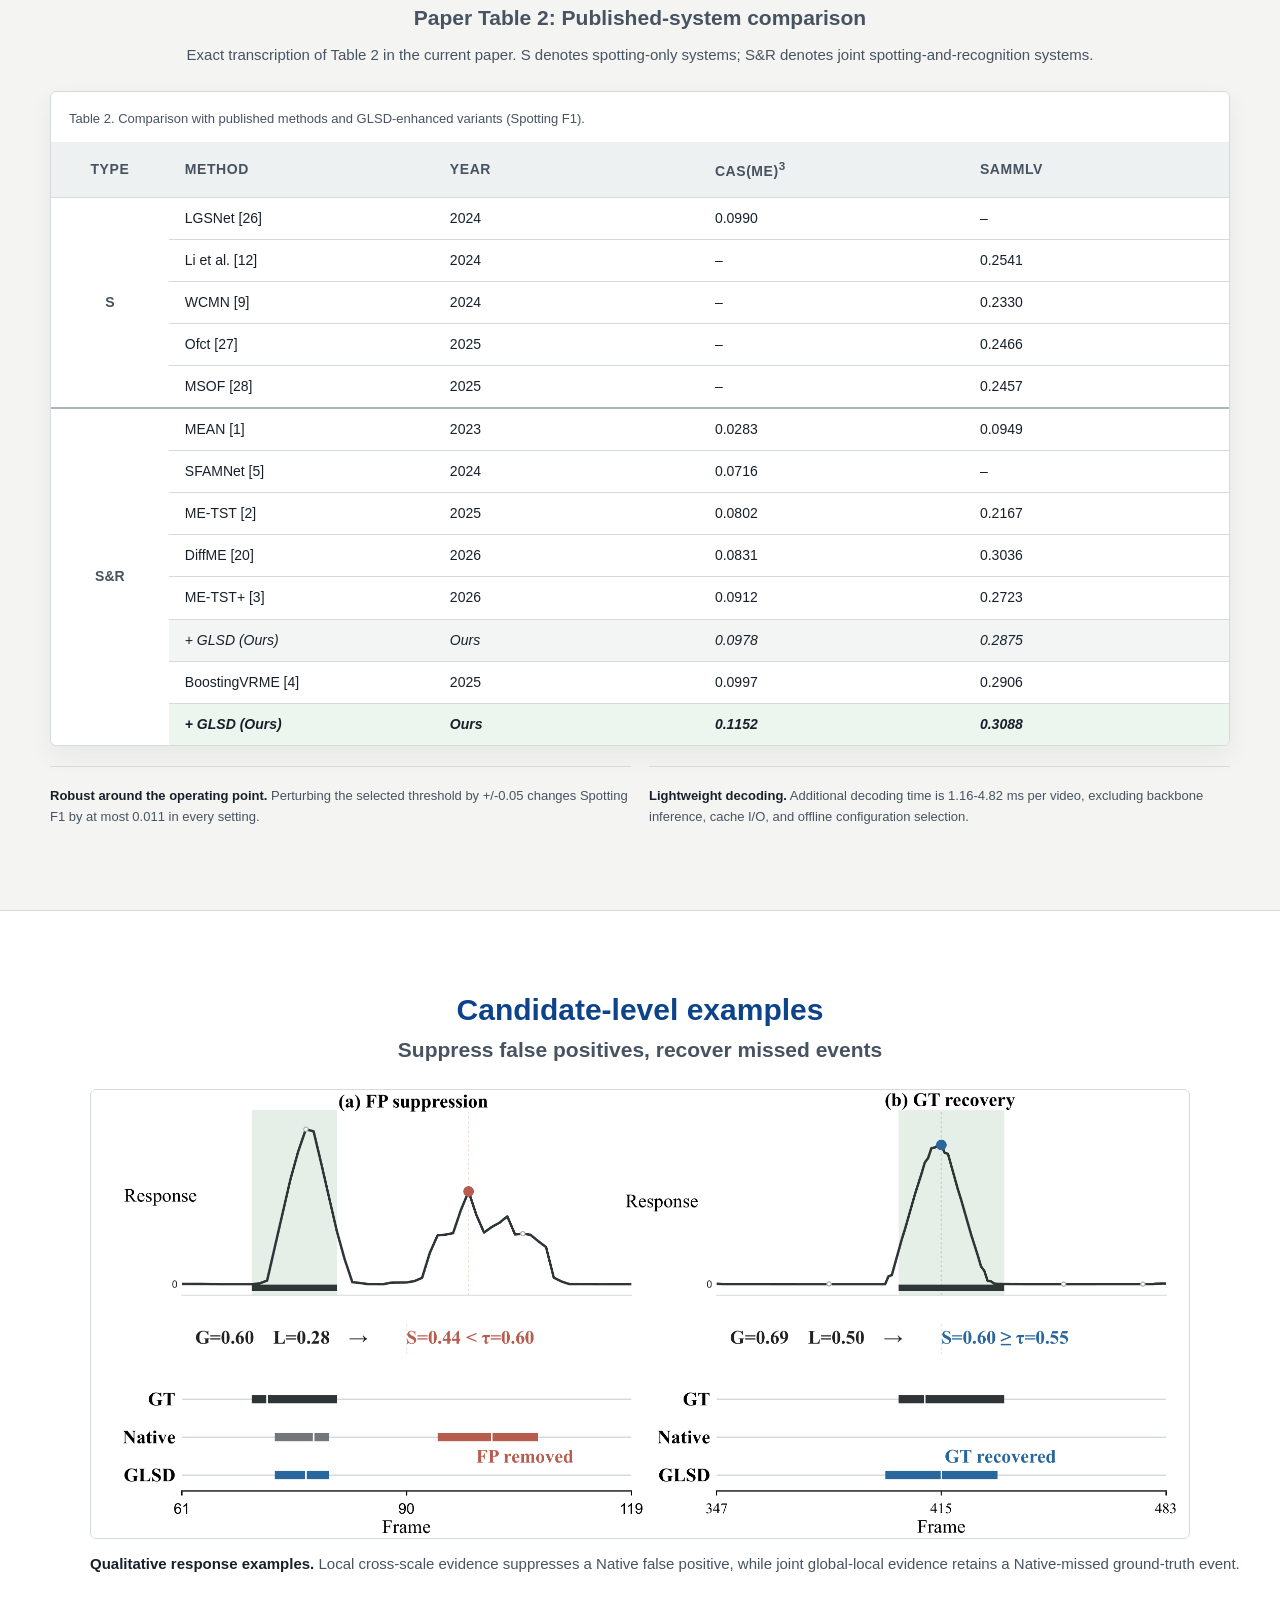
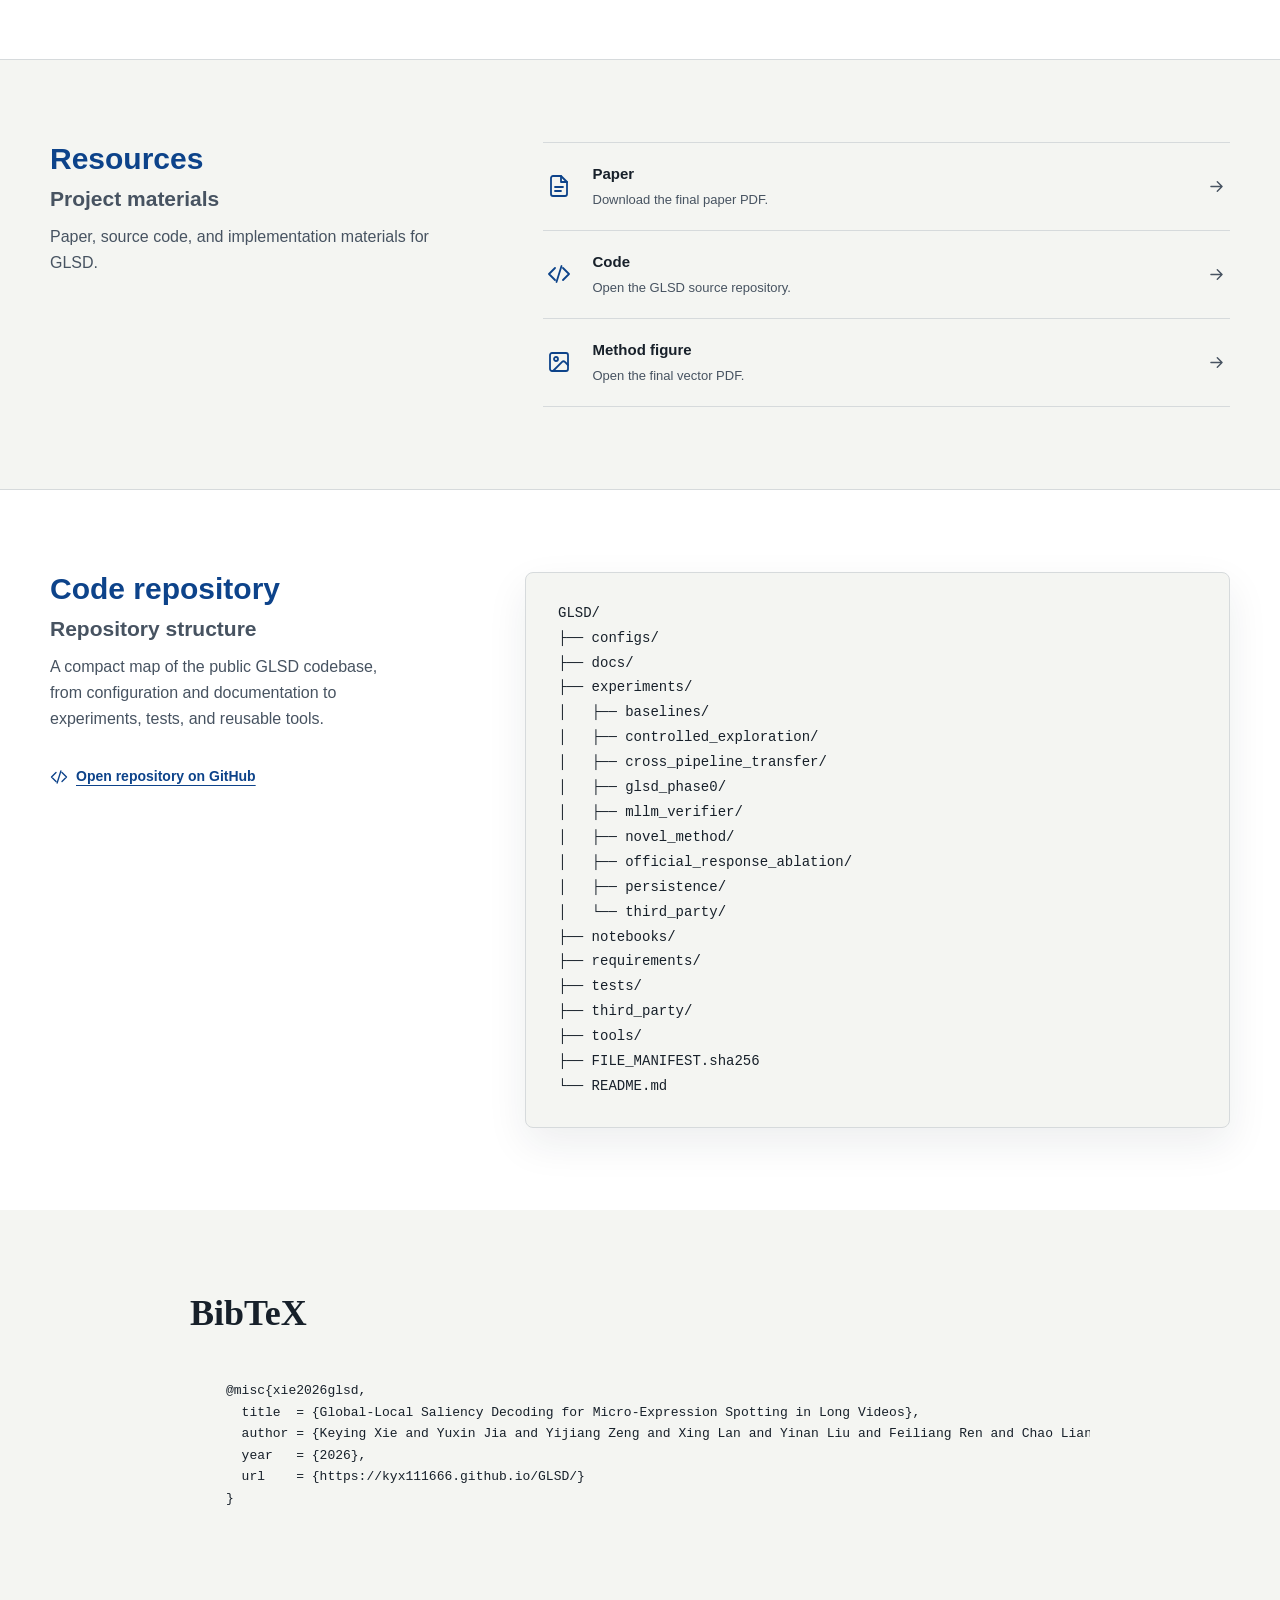
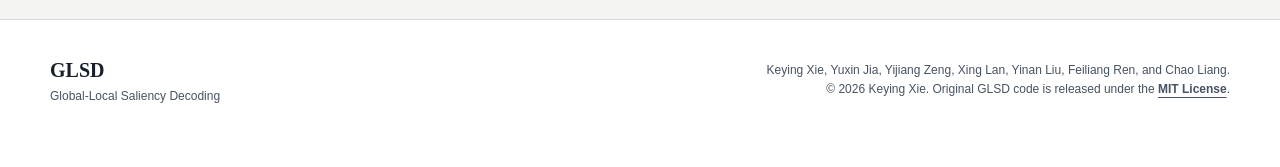
==== commit c45f99d1: "Increase GLSD table header typography" ====
--- a/GLSD/index.html
+++ b/GLSD/index.html
@@ -14,7 +14,7 @@
   <title>GLSD | Global-Local Saliency Decoding</title>
   <link rel="canonical" href="https://kyx111666.github.io/GLSD/">
   <link rel="icon" href="assets/favicon.svg" type="image/svg+xml">
-  <link rel="stylesheet" href="assets/style.css?v=20260930-4">
+  <link rel="stylesheet" href="assets/style.css?v=20261001-1">
 </head>
 <body>
   <a class="skip-link" href="#main">Skip to main content</a>
--- a/GLSD/assets/style.css
+++ b/GLSD/assets/style.css
@@ -1128,10 +1128,10 @@
 }
 
 .paper-comparison-table th {
-  padding: 12px 16px;
+  padding: 14px 16px;
   background: #eef1f2;
   color: var(--ink-soft);
-  font-size: 11px;
+  font-size: 14px;
   font-weight: 800;
   letter-spacing: 0.04em;
   text-align: left;
@@ -1697,10 +1697,10 @@
 }
 
 .results-table th {
-  padding: 13px 16px;
+  padding: 14px 16px;
   background: #eef1f2;
   color: var(--ink-soft);
-  font-size: 11px;
+  font-size: 14px;
   font-weight: 800;
   letter-spacing: 0.04em;
   text-align: left;
